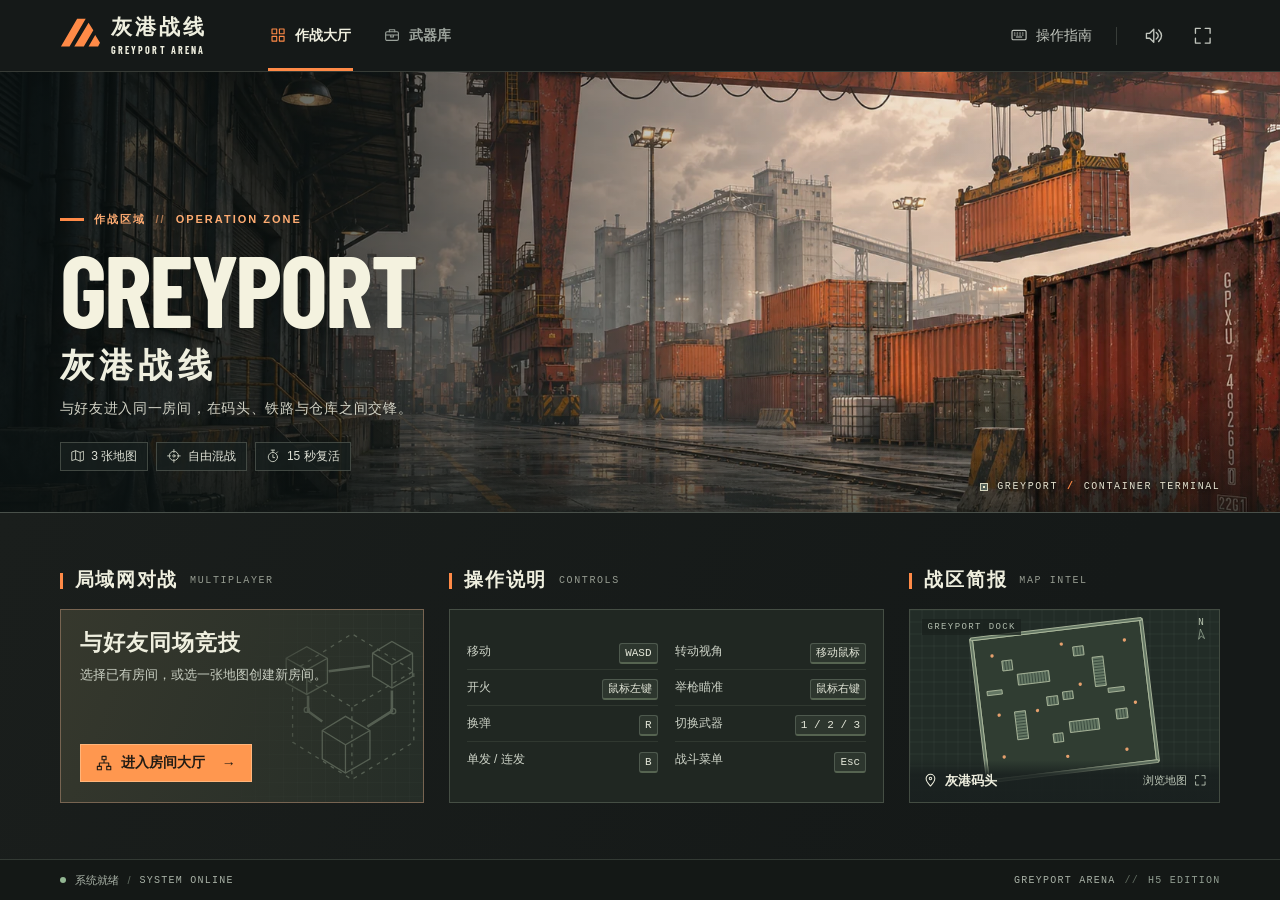
==== index.html @ 8212886f "Release Greyport Arena as a standalone multiplayer HTML game" ====
<!DOCTYPE html>
<html lang="zh-CN"><head><meta charset="utf-8"><meta name="viewport" content="width=device-width, initial-scale=1, viewport-fit=cover"><meta name="theme-color" content="#151817">
<title>灰港战线 · GREYPORT ARENA</title>
<style>@font-face{font-family:Barlow Condensed;src:url([data-uri]) format('truetype');font-weight:700;font-display:swap}
:root{color-scheme:dark;--bg:#141817;--panel:#1d2220;--line:#383d39;--fg:#efefdf;--muted:#a6ada4;--orange:#ff8a47;--mono:Consolas,'Courier New',monospace;--sans:'Microsoft YaHei UI','Microsoft YaHei','PingFang SC',Arial,sans-serif;--display:'Barlow Condensed','Arial Narrow',Impact,sans-serif;--pad:clamp(22px,4.65vw,92px)}
*{box-sizing:border-box}html,body{margin:0;min-height:100%;background:var(--bg);color:var(--fg);font-family:var(--sans)}button,input{font:inherit}button{color:inherit;cursor:pointer}button:focus-visible,input:focus-visible{outline:2px solid #ffa86e;outline-offset:3px}button:disabled{opacity:.6;cursor:wait}button{border:0;background:none}h1,h2,h3,p{margin:0}svg.ic{width:1.15em;height:1.15em;flex:none;display:inline-block;vertical-align:middle;fill:none;stroke:currentColor;stroke-width:1.65;stroke-linecap:round;stroke-linejoin:round}i[data-i]{display:inline-flex;font-style:normal}
#lobby{min-height:100svh;display:flex;flex-direction:column}#lobby main{flex:1;display:flex;flex-direction:column}.topbar{height:72px;display:flex;align-items:center;gap:clamp(18px,4.8vw,75px);padding:0 var(--pad);background:#151918;border-bottom:1px solid #373b36}.brand{display:flex;gap:11px;align-items:center;flex-shrink:0}.brand>svg{color:var(--orange);width:40px;height:40px}.brand strong{font-size:21px;letter-spacing:3px;display:block;font-weight:900;line-height:1.1}.brand small{font:700 10px var(--display);letter-spacing:2.15px;display:block;margin-top:5px}.topbar nav,.toptools{display:flex;align-items:center;height:100%}.topbar nav{gap:29px}.navitem{height:100%;position:relative;font-size:14px;display:flex;align-items:center;gap:9px;color:#9ba29b;font-weight:650;padding:0 2px}.navitem.active,.navitem:hover{color:var(--fg)}.navitem.active:after{content:"";width:100%;height:3px;background:var(--orange);position:absolute;bottom:0;left:0}.navitem.active i{color:var(--orange)}.toptools{gap:13px;margin-left:auto}.vr{height:18px;border-left:1px solid var(--line);margin:0 5px}.helpbtn,.iconbtn{display:inline-flex;gap:9px;align-items:center;justify-content:center;color:#c2c6be;font-size:14px}.iconbtn{font-size:17px;height:36px;width:36px}.helpbtn:hover,.iconbtn:hover{color:var(--orange)}
.hero{position:relative;isolation:isolate;overflow:hidden;display:flex;align-items:flex-end;min-height:350px;height:clamp(360px,49vh,620px);border-bottom:1px solid #49504a;background:#33433e}.heroArt,.heroShade{position:absolute;inset:0;z-index:-2}.heroArt{background-image:url([data-uri]);background-size:cover;background-position:50% 51%}.heroShade{z-index:-1;background:linear-gradient(90deg,rgba(10,17,17,.85) 0%,rgba(12,18,18,.54) 31%,rgba(14,21,22,.07) 62%,rgba(12,18,17,.05)),linear-gradient(0deg,rgba(12,19,18,.64),transparent 30%)}.heroContent{margin:0 var(--pad);padding:35px 0 clamp(32px,4.6vh,67px)}.operation,.eyebrow{display:flex;align-items:center;gap:10px;color:#ffac72;font:700 12px var(--mono);letter-spacing:2px}.operation{font-family:var(--sans);font-size:11px;font-weight:800}.operation b,.sectiontitle>b{width:24px;height:3px;background:var(--orange);display:inline-block}.operation span{opacity:.6}.hero h1{font:700 clamp(78px,7.9vw,142px)/.93 var(--display);letter-spacing:-.025em;margin:14px 0 6px;color:#f4f2df;text-shadow:0 2px 16px #10171422}.hero h2{font-size:clamp(27px,2.65vw,44px);font-weight:900;letter-spacing:.16em;line-height:1.45}.hero p{font-size:14px;color:#d1d2c5;line-height:1.7;letter-spacing:.05em;margin-top:7px}.tags{display:flex;gap:8px;margin-top:21px}.tags span{background:#18201ec4;border:1px solid #79807570;color:#dee0d5;padding:5px 10px;display:flex;align-items:center;gap:7px;font-size:12px}.tags i{color:#c6cbbe}.sceneCaption{position:absolute;right:var(--pad);bottom:20px;font:10px var(--mono);letter-spacing:1.6px;color:#e2e0cd;display:flex;align-items:center;gap:9px;text-shadow:0 1px 4px #111}.sceneCaption i{border:1px solid #d5d4bd;width:8px;height:8px;box-shadow:inset 0 0 0 2px #56625a;background:#efedce}.sceneCaption b{color:var(--orange)}
.deck{display:grid;grid-template-columns:minmax(0,2.65fr) minmax(215px,1fr);gap:clamp(22px,2.5vw,48px);align-content:center;padding:clamp(24px,3.9vh,54px) var(--pad);flex:1;background:linear-gradient(115deg,#1a1e1c,#151918 80%)}.sectiontitle{display:flex;align-items:center;gap:12px;margin-bottom:17px}.sectiontitle>b{height:16px;width:3px}.sectiontitle h2{font-size:19px;letter-spacing:.09em;line-height:1.2}.sectiontitle small{font:10px var(--mono);letter-spacing:1.6px;color:#969c91}.mapcard{position:relative;overflow:hidden;text-align:left;height:clamp(162px,20.7vh,226px);width:100%;border:1px solid #424842;transition:background .18s,border-color .18s,transform .18s}.mapcard:hover{border-color:#b8b6a0;transform:translateY(-2px)}.cardart{position:absolute;z-index:-1;right:-25px;bottom:-22px;width:57%;height:124%;opacity:.52;mask-image:linear-gradient(100deg,transparent,#000 45%);background-image:linear-gradient(#81928612 1px,transparent 1px),linear-gradient(90deg,#81928612 1px,transparent 1px);background-size:14px 14px;pointer-events:none}.cardart svg{width:100%;height:100%;opacity:.6}.mapcard{display:block;padding:0;background:#222a25;border-color:#434c42}.mapcard canvas{width:100%;height:100%;display:block}.mapbadge{position:absolute;left:12px;top:9px;font:9px var(--mono);letter-spacing:1.4px;color:#b0bbac}.maplabel{position:absolute;bottom:0;left:0;right:0;padding:12px 13px;background:linear-gradient(0deg,#19201ff5,#19201fdd 65%,transparent);display:flex;align-items:center;justify-content:space-between;font-size:13px}.maplabel span{display:flex;gap:7px;align-items:center}.maplabel>i{color:#90998f;font-size:12px}footer{min-height:41px;border-top:1px solid #333a34;background:#141816;color:#a8b1a6;display:flex;align-items:center;justify-content:space-between;padding:9px var(--pad);gap:12px;font-size:11px}footer>span{display:flex;align-items:center;gap:9px}footer small,.footend{font:10px var(--mono);letter-spacing:1.25px}footer em{font-style:normal;color:#616c61}.footend strong{font-weight:400;color:#929e92}.statusdot{background:#92b692;width:6px;height:6px;border-radius:50%}
dialog,.matchcard{color:var(--fg);border:1px solid #596056;background:#1d2421;box-shadow:0 24px 100px #0008;border-top:3px solid var(--orange)}dialog{padding:0;width:min(550px,calc(100% - 28px));max-height:90svh}dialog::backdrop{background:#090e0dd9;backdrop-filter:blur(6px)}.modalHead{display:flex;align-items:flex-start;justify-content:space-between;padding:25px 27px 20px;border-bottom:1px solid var(--line)}.eyebrow{font-size:10px;letter-spacing:2px}.modalHead h2,.matchcard h2{font-size:25px;margin-top:7px;letter-spacing:.06em}#modalBody{padding:22px 27px 26px}#modalBody p,.matchcard p{font-size:14px;color:#bbc2b7;line-height:1.85}.keylist{display:grid;grid-template-columns:1fr 1fr;gap:0 25px}.keylist>div{display:flex;justify-content:space-between;align-items:center;border-bottom:1px solid var(--line);padding:12px 0;font-size:14px}kbd{background:#313934;border:1px solid #566054;font:12px var(--mono);padding:4px 6px;border-radius:3px}.bt,.seg button{font-size:14px;padding:10px 15px;background:#2e3730;border:1px solid #505b4d;font-weight:650}.bt:hover,.seg button:hover{border-color:var(--orange)}.bt.primary,.seg .chosen{background:var(--orange);color:#201c16;border-color:var(--orange)}.seg{display:flex;gap:6px;margin-bottom:16px}.seg button{flex:1}.field{display:flex;flex-direction:column;gap:6px;font-size:13px;color:#c2c8bb;margin:12px 0}.field input{background:#151c18;border:1px solid #465043;color:#f5f2e4;padding:10px 12px;font-size:16px}.rowactions{display:flex;flex-wrap:wrap;gap:9px;margin-top:20px}.formerr{color:#ffaf8d!important;min-height:1em}.largeplot{width:100%;height:250px;display:block;border:1px solid #404b41}.briefstats{display:flex;justify-content:space-between;gap:10px;margin-top:18px}.briefstats span{font-size:12px;color:#aeb8aa}.briefstats b{display:block;color:var(--fg);font-size:18px;margin-top:3px}#gunPreview{width:100%;height:175px;display:block;background:repeating-linear-gradient(0deg,transparent,transparent 19px,#71837615 20px),repeating-linear-gradient(90deg,#1a211e,#1a211e 19px,#71837619 20px);border:1px solid #3b463b}.gunhead{display:flex;align-items:baseline;justify-content:space-between;margin:14px 0}.gunhead strong{font:700 30px var(--display)}.gunhead span{font-size:14px;color:#bdc6b8}.gunstats{display:grid;grid-template-columns:1fr 1fr;gap:12px 20px}.gunstats div{display:flex;justify-content:space-between;border-bottom:1px solid var(--line);font-size:13px;padding-bottom:6px}.gunstats b{color:#ffbc8a}
body[data-screen=menu] #battle,body:not([data-screen=menu]) #lobby{display:none}#battle,#scene,#weapon,#hud,#matchOverlay{position:fixed;inset:0;width:100%;height:100%}#battle{background:#343c37}#scene{touch-action:none}#weapon,#hud,#hurt,.clock{pointer-events:none}#radar{width:133px;height:97px;border:1px solid #d9e8c878;background:#15201ac9}.topleft,.topright,.clock,.vitals,.munition,#roomtag{position:absolute}.topleft{top:20px;left:22px}.radartag{font-size:12px;color:#f4f2db;text-shadow:0 1px 4px #121811;display:flex;gap:5px;align-items:center}.clock{top:14px;left:50%;transform:translateX(-50%);text-align:center;background:#151e19cb;min-width:106px;padding:6px 14px;border-top:2px solid var(--orange)}.clock span{font-size:11px;display:block;letter-spacing:3px}.clock b{font:700 31px/1.1 var(--display);letter-spacing:2px}.topright{right:18px;top:18px;text-align:right}.hudbtn{pointer-events:auto;background:#141c18c7;border:1px solid #8893808c;padding:8px;color:#f0f4e4}#killfeed{margin-top:10px}#killfeed div{background:#152018bf;margin:4px 0;padding:5px 8px;color:#f2eee1;font-size:12px}#cross,#marker{position:absolute;left:50%;top:50%;width:0;height:0;--spread:5px}#cross b{position:absolute;background:#fbffe8;box-shadow:0 0 2px #16271b}#cross b:nth-child(1),#cross b:nth-child(2){width:7px;height:2px;top:-1px}#cross b:nth-child(1){right:var(--spread)}#cross b:nth-child(2){left:var(--spread)}#cross b:nth-child(3),#cross b:nth-child(4){width:2px;height:7px;left:-1px}#cross b:nth-child(3){bottom:var(--spread)}#cross b:nth-child(4){top:var(--spread)}#marker{transform:translate(-50%,-50%);height:auto;width:auto;color:#ffb677;font:34px/1 Arial;text-shadow:0 0 3px #21180c}#hurt{position:absolute;inset:0;box-shadow:inset 0 0 17vh 3vh #a73021;opacity:0}.vitals,.munition{bottom:25px;color:#f6f3df;text-shadow:0 1px 7px #000;background:linear-gradient(90deg,#141e19d9,#141e1988);padding:9px 16px}.vitals{left:24px;border-left:3px solid #a9c68f}.healthrow,.scoreline{display:flex;align-items:baseline;gap:8px}.healthrow i{color:#b6d29e;font-size:20px}.healthrow b,.munition b{font:700 38px/1 var(--display)}.healthrow small,.munition small{color:#d0d7c5;font-size:11px}.healthtrack{height:3px;background:#52634d;margin-top:4px}.healthtrack b{display:block;background:#acd18e;height:100%}.scoreline{font-size:11px;gap:15px;margin-top:6px}.munition{text-align:right;right:24px;border-right:3px solid var(--orange)}.munition>div:first-child{font:700 17px var(--display);letter-spacing:1px}.munition span,.munition em{font:16px var(--mono);color:#cbd2c2}#roomtag{left:50%;bottom:18px;transform:translateX(-50%);font-size:12px;background:#18211dc9;padding:3px 8px}#roomtag:empty{display:none}#matchOverlay{display:grid;place-items:center;background:#0d1510ab;backdrop-filter:blur(3px)}[hidden],#matchOverlay[hidden]{display:none!important}.matchcard{max-width:480px;width:calc(100% - 40px);padding:27px}.matchcard p{margin:12px 0}.matchcard .bt{margin:5px 8px 0 0}#matchMore{margin:12px 0;color:#d8dfd1;line-height:1.7;font-size:14px}#matchMore strong{font:700 44px var(--display);color:var(--orange)}#toast{position:fixed;z-index:20;left:50%;bottom:21px;transform:translate(-50%,16px);padding:9px 16px;background:#243025f2;border:1px solid #738772;opacity:0;transition:.2s;pointer-events:none;font-size:14px;text-align:center;max-width:90vw}#toast.show{opacity:1;transform:translate(-50%,0)}.ranks{width:100%;border-collapse:collapse;font-size:13px}.ranks td,.ranks th{text-align:left;border-bottom:1px solid #495247;padding:4px 7px}.ranks th{color:#abb3a5;font-weight:500}

@media(max-width:900px){.topbar{gap:28px}.topbar nav{gap:17px}.deck{gap:17px;grid-template-columns:2.8fr 1fr}.sectiontitle{gap:8px}.sectiontitle small{font-size:9px}.sectiontitle h2{font-size:16px}.hero{height:45vh}.sceneCaption{font-size:9px}}
@media(max-width:700px){:root{--pad:19px}.topbar{height:60px;gap:14px}.brand{gap:5px}.brand strong{font-size:15px;letter-spacing:1.5px}.brand small{font-size:8px;letter-spacing:1px}.brand>svg{width:27px;height:30px}.navitem{font-size:12px;gap:5px}.topbar nav{gap:13px}.toptools{gap:2px}.helpbtn{font-size:17px}.helpbtn span,.vr,.navitem i{display:none}.iconbtn{width:27px}.hero{min-height:335px;height:43vh}.heroArt{background-position:63% center}.heroContent{padding-bottom:28px}.hero h1{font-size:76px}.hero p{font-size:13px;max-width:290px}.sceneCaption{display:none}.deck{grid-template-columns:1fr;gap:19px;padding-top:22px;padding-bottom:23px}.intel .mapcard{height:110px}.sectiontitle{margin-bottom:12px}.footend{display:none}.keylist{grid-template-columns:1fr}.modalHead,#modalBody{padding:19px}.vitals,.munition{bottom:12px}.topleft{left:12px;top:12px}}
@media(max-width:390px){.topbar{gap:10px}.topbar nav{gap:8px}.cardart{opacity:.3}}
@media(prefers-reduced-motion:reduce){*{transition:none!important;scroll-behavior:auto!important}}
.field textarea{width:100%;resize:vertical;background:#151c18;border:1px solid #465043;color:#eeeede;padding:9px 11px;font:13px/1.5 var(--mono)}.smallnote{font-size:12px!important;color:#a4b0a1!important;margin-top:13px}
@media(min-width:701px) and (max-height:750px){.hero{min-height:310px;height:47vh}.deck{padding-block:22px}}
.deck{grid-template-columns:minmax(0,1.03fr) minmax(0,1.23fr) minmax(0,.88fr);gap:clamp(16px,2vw,38px);--card-height:clamp(170px,21.5vh,226px)}
.deck>section{min-width:0}
.launchpanel,.controlpanel,.intel .mapcard{height:var(--card-height)}
.launchpanel,.controlpanel{border:1px solid #454e44}
.launchpanel{position:relative;isolation:isolate;overflow:hidden;display:flex;flex-direction:column;align-items:flex-start;padding:clamp(16px,1.5vw,28px);border-color:#776451;background:linear-gradient(110deg,#36382d,#252d27)}
.launchpanel h3{font-size:clamp(21px,1.7vw,31px);line-height:1.3;letter-spacing:.045em}
.launchpanel p{font-size:13px;color:#cad0c3;line-height:1.6;margin-top:7px}
.launchbutton{display:flex;align-items:center;gap:9px;margin-top:auto;padding:9px 15px;background:#ff974f;border:1px solid #ffb57b;color:#231c14;font-size:14px;font-weight:750}
.launchbutton span{margin-left:8px}.launchbutton:hover{background:#ffb075}.launchbutton:active{transform:translateY(1px)}
.controlpanel{display:grid;align-content:center;padding:10px clamp(12px,1.3vw,24px);background:#202722}
.quickkeys{margin:0;display:grid;grid-template-columns:repeat(2,minmax(0,1fr));column-gap:clamp(12px,1.4vw,24px)}
.quickkeys>div{display:flex;align-items:center;justify-content:space-between;gap:5px;min-height:clamp(32px,4vh,45px);border-bottom:1px solid #424a407d}
.quickkeys>div:nth-last-child(-n+2){border-bottom:0}
.quickkeys dt{font-size:12px;color:#ced4c8}
.quickkeys dd{margin:0}.quickkeys kbd{white-space:nowrap;font:11px var(--mono),var(--sans);color:#e4e7d9;padding:3px 5px;background:#2d362e;border-color:#4e594e;border-bottom:2px solid #566451}
.mapbadge{text-transform:uppercase;background:#18201dbf;padding:3px 5px}.maplabel b{font-weight:650}.maplink{font-size:11px;color:#c1cbbb}
.mapnav{margin-bottom:13px}.mapnav button{font-size:13px;padding:8px 4px}
.mapdesc{margin:13px 0}.legend{font-size:12px!important;margin-top:9px}.legend span{color:#e5aa79}
.roomListHead,.roomCreateRow{display:flex;align-items:center;justify-content:space-between;gap:10px}.roomListHead{margin:18px 0 8px}.roomListHead h3{font-size:16px}
#roomList{max-height:190px;overflow:auto}#roomList .bt,.roomListHead .bt{padding:5px 12px}.roomMap{display:block;font-size:11px;color:#acb9aa;margin-top:2px}
#createRoomForm{margin-top:15px;border-top:1px solid var(--line);padding-top:3px}.roomCreateRow{align-items:flex-end}.roomCreateRow .field{flex:1;min-width:0;margin-bottom:0}.roomCreateRow button{flex:none}
.field select{font:inherit;background:#171e1a;border:1px solid #4e584c;color:var(--fg);padding:9px 10px}.field select:focus-visible{outline:2px solid var(--orange);outline-offset:2px}
#roomList td:first-child{overflow-wrap:anywhere}#roomList td:nth-child(2),#roomList td:last-child{white-space:nowrap}#roomList td:last-child{text-align:right}
.formerr:empty{min-height:0}#otherLobby{margin-top:15px}#otherLobby summary{cursor:pointer}
@media(min-width:1600px){.quickkeys dt,.launchpanel p{font-size:15px}.quickkeys kbd{font-size:13px}}
@media(min-width:701px) and (max-width:960px){.deck{grid-template-columns:minmax(0,.95fr) minmax(0,1.3fr) minmax(0,.77fr);gap:12px}.sectiontitle small{display:none}.controlpanel{padding:8px}.quickkeys{column-gap:8px}.quickkeys dt,.quickkeys kbd{font-size:10px}.quickkeys kbd{padding:3px}.maplink{font-size:0}}
@media(max-width:700px){.deck{grid-template-columns:minmax(0,1fr) minmax(0,1fr);gap:18px 12px}.controls{grid-column:1/-1;grid-row:2}.intel .mapcard,.launchpanel{height:164px}.controlpanel{height:auto;padding:8px 14px}.quickkeys>div{min-height:34px}.launchpanel{padding:13px}.launchpanel h3{font-size:19px}.launchpanel p{font-size:12px}.launchbutton{padding:7px 10px;font-size:13px}.quickkeys{column-gap:18px}.launchbutton span{margin-left:0}.deck .sectiontitle small,.maplink{display:none}}
@media(max-width:390px){.launchpanel{padding:10px}.launchpanel h3{font-size:16px}.roomCreateRow{gap:6px}.roomCreateRow button{padding:10px}.quickkeys{column-gap:10px}.quickkeys dt,.quickkeys kbd{font-size:10px}}
.munition{min-width:120px}
#fireSetting{display:flex;align-items:center;justify-content:flex-end;gap:6px;margin-top:5px}
#fireModeLabel{font:600 12px var(--sans);color:#e6e9d9}
#fireModeKey{font:10px var(--mono);padding:0 4px;border-color:#718071;box-shadow:none;color:#d8dece;background:#29362b}
.burstGlyph{display:flex;align-items:flex-end;gap:2px;transform:skew(-12deg);margin-right:1px}
.burstGlyph i{height:8px;width:3px;background:#f1a36a}
.burstGlyph i+i{opacity:.23}
.automatic .burstGlyph i+i{opacity:1}
#reloadMeter{margin-top:6px}
#reloadMeter small{color:#ffbe8a}
.reloadTrack{height:3px;background:#657065a6;margin-top:4px;overflow:hidden}
.reloadTrack i{display:block;height:100%;width:100%;transform-origin:left;background:#ffad76;transition:transform .06s linear}
#cross{transition:opacity .1s}
#marker{opacity:0;pointer-events:none;width:24px;height:24px;color:#f5f2d8}
#marker i{position:absolute;left:11px;top:0;width:2px;height:6px;background:currentColor;transform-origin:1px 12px;box-shadow:0 0 2px #20281f}
#marker i:nth-child(1){transform:rotate(45deg)}
#marker i:nth-child(2){transform:rotate(135deg)}
#marker i:nth-child(3){transform:rotate(225deg)}
#marker i:nth-child(4){transform:rotate(315deg)}
#marker.confirmed{color:#ff9b64}
#marker.confirmed i{height:8px}
#elimination{position:absolute;left:50%;top:calc(50% + 31px);display:flex;gap:7px;align-items:center;max-width:230px;padding:4px 12px;border-bottom:1px solid #ffc093a8;background:linear-gradient(90deg,transparent,#18201baf 16%,#18201baf 84%,transparent);opacity:0;transform:translate(-50%,4px);transition:opacity .14s,transform .14s;pointer-events:none;text-shadow:0 1px 3px #000}
#elimination.visible{opacity:1;transform:translate(-50%,0)}
#elimination span{color:#ffaf77;font-size:11px;white-space:nowrap}
#elimination strong{color:#fffaed;font-size:13px;overflow:hidden;white-space:nowrap;text-overflow:ellipsis}
body[data-screen="dead"] #matchOverlay{align-items:end;padding-bottom:clamp(24px,8vh,104px);background:linear-gradient(0deg,#0e1511b8,transparent 58%);backdrop-filter:none}
body[data-screen="dead"] .matchcard{width:auto;min-width:225px;max-width:calc(100% - 36px);padding:12px 22px;text-align:center;background:#18221eeb;border-top:2px solid #f49c63}
body[data-screen="dead"] .matchcard h2{font-size:17px;margin-top:3px}
body[data-screen="dead"] #matchText{display:none}
body[data-screen="dead"] #matchMore{margin:5px 0}
body[data-screen="dead"] #matchActions .bt{font-size:11px;padding:4px 9px;margin:0}
.localHost{padding:0 0 18px;border-bottom:1px solid var(--line);margin-bottom:16px}
.localHost h3,.joinHeading{font-size:16px}
.localHost p{margin:6px 0 10px}
#hostDetails{margin-top:10px}
#hostDetails summary{font-size:12px;color:#c4cbba;cursor:pointer}
#hostCommand{display:block;margin:8px 0 0;padding:9px;width:100%;resize:vertical;background:#111a16;border:1px solid var(--line);color:#d1dacb;font:12px/1.5 var(--mono)}
</style><!-- Barlow Condensed font license
Copyright 2017 The Barlow Project Authors (https://github.com/jpt/barlow)

This Font Software is licensed under the SIL Open Font License, Version 1.1.
This license is copied below, and is also available with a FAQ at:
http://scripts.sil.org/OFL


-----------------------------------------------------------
SIL OPEN FONT LICENSE Version 1.1 - 26 February 2007
-----------------------------------------------------------

PREAMBLE
The goals of the Open Font License (OFL) are to stimulate worldwide
development of collaborative font projects, to support the font creation
efforts of academic and linguistic communities, and to provide a free and
open framework in which fonts may be shared and improved in partnership
with others.

The OFL allows the licensed fonts to be used, studied, modified and
redistributed freely as long as they are not sold by themselves. The
fonts, including any derivative works, can be bundled, embedded, 
redistributed and/or sold with any software provided that any reserved
names are not used by derivative works. The fonts and derivatives,
however, cannot be released under any other type of license. The
requirement for fonts to remain under this license does not apply
to any document created using the fonts or their derivatives.

DEFINITIONS
"Font Software" refers to the set of files released by the Copyright
Holder(s) under this license and clearly marked as such. This may
include source files, build scripts and documentation.

"Reserved Font Name" refers to any names specified as such after the
copyright statement(s).

"Original Version" refers to the collection of Font Software components as
distributed by the Copyright Holder(s).

"Modified Version" refers to any derivative made by adding to, deleting,
or substituting -- in part or in whole -- any of the components of the
Original Version, by changing formats or by porting the Font Software to a
new environment.

"Author" refers to any designer, engineer, programmer, technical
writer or other person who contributed to the Font Software.

PERMISSION & CONDITIONS
Permission is hereby granted, free of charge, to any person obtaining
a copy of the Font Software, to use, study, copy, merge, embed, modify,
redistribute, and sell modified and unmodified copies of the Font
Software, subject to the following conditions:

1) Neither the Font Software nor any of its individual components,
in Original or Modified Versions, may be sold by itself.

2) Original or Modified Versions of the Font Software may be bundled,
redistributed and/or sold with any software, provided that each copy
contains the above copyright notice and this license. These can be
included either as stand-alone text files, human-readable headers or
in the appropriate machine-readable metadata fields within text or
binary files as long as those fields can be easily viewed by the user.

3) No Modified Version of the Font Software may use the Reserved Font
Name(s) unless explicit written permission is granted by the corresponding
Copyright Holder. This restriction only applies to the primary font name as
presented to the users.

4) The name(s) of the Copyright Holder(s) or the Author(s) of the Font
Software shall not be used to promote, endorse or advertise any
Modified Version, except to acknowledge the contribution(s) of the
Copyright Holder(s) and the Author(s) or with their explicit written
permission.

5) The Font Software, modified or unmodified, in part or in whole,
must be distributed entirely under this license, and must not be
distributed under any other license. The requirement for fonts to
remain under this license does not apply to any document created
using the Font Software.

TERMINATION
This license becomes null and void if any of the above conditions are
not met.

DISCLAIMER
THE FONT SOFTWARE IS PROVIDED "AS IS", WITHOUT WARRANTY OF ANY KIND,
EXPRESS OR IMPLIED, INCLUDING BUT NOT LIMITED TO ANY WARRANTIES OF
MERCHANTABILITY, FITNESS FOR A PARTICULAR PURPOSE AND NONINFRINGEMENT
OF COPYRIGHT, PATENT, TRADEMARK, OR OTHER RIGHT. IN NO EVENT SHALL THE
COPYRIGHT HOLDER BE LIABLE FOR ANY CLAIM, DAMAGES OR OTHER LIABILITY,
INCLUDING ANY GENERAL, SPECIAL, INDIRECT, INCIDENTAL, OR CONSEQUENTIAL
DAMAGES, WHETHER IN AN ACTION OF CONTRACT, TORT OR OTHERWISE, ARISING
FROM, OUT OF THE USE OR INABILITY TO USE THE FONT SOFTWARE OR FROM
OTHER DEALINGS IN THE FONT SOFTWARE.

-->
<script id="greyport-lobby" type="text/plain">// Greyport LAN lobby for Windows. Built against the in-box .NET Framework.
using System;
using System.Collections.Generic;
using System.Diagnostics;
using System.Globalization;
using System.IO;
using System.IO.Compression;
using System.Linq;
using System.Net;
using System.Net.NetworkInformation;
using System.Net.Sockets;
using System.Reflection;
using System.Security.Cryptography;
using System.Text;
using System.Text.RegularExpressions;
using System.Threading;
using System.Web.Script.Serialization;

public static class GreyportLobby_7e8713239e9b
{
    const int Capacity = 8;
    const int MaxBody = 256 * 1024;
    static readonly object Gate = new object();
    static readonly Dictionary<string, Room> Rooms = new Dictionary<string, Room>(StringComparer.OrdinalIgnoreCase);
    static readonly Dictionary<string, Peer> Tokens = new Dictionary<string, Peer>(StringComparer.Ordinal);
    static readonly UTF8Encoding Utf8 = new UTF8Encoding(false);
    static readonly Stopwatch Uptime = Stopwatch.StartNew();
    static readonly RandomNumberGenerator Random = RandomNumberGenerator.Create();
    static readonly Regex White = new Regex(@"\s+");
    static string LobbyUrl;
    static byte[] GamePage;
    [ThreadStatic] static JavaScriptSerializer localJson;
    static JavaScriptSerializer Json { get { return localJson ?? (localJson = new JavaScriptSerializer { MaxJsonLength = MaxBody * 3, RecursionLimit = 24 }); } }

    sealed class Problem : Exception {
        internal readonly int Status;
        internal Problem(int status, string text) : base(text) { Status = status; }
    }
    sealed class Room {
        internal string Name, Map;
        internal Peer Host;
        internal readonly List<Peer> Members = new List<Peer>();
    }
    sealed class Frame {
        internal long Serial;
        internal string Text;
    }
    sealed class Peer {
        internal string Id, Token, Name;
        internal Room Room;
        internal int Batch, Connection;
        internal long LastSeen, Serial;
        internal bool Removed;
        internal readonly Queue<Frame> Frames = new Queue<Frame>();
    }
    static string NewId(int size) {
        var bytes = new byte[size];
        Random.GetBytes(bytes);
        return BitConverter.ToString(bytes).Replace("-", "").ToLowerInvariant();
    }
    static string Field(Dictionary<string, object> obj, string key) {
        object value;
        return obj.TryGetValue(key, out value) ? value as string : null;
    }
    static string Label(Dictionary<string, object> data, string key, int max) {
        string name = White.Replace((Field(data, key) ?? "").Normalize(NormalizationForm.FormKC).Trim(), " ");
        if (name.Length == 0 || name.Length > max * 5 || new StringInfo(name).LengthInTextElements > max ||
            name.Any(ch => Char.IsControl(ch) || (ch >= '\u202A' && ch <= '\u202E') || (ch >= '\u2066' && ch <= '\u2069')))
            throw new Problem(400, key == "room" ? "房间名须为 1–24 个字符。" : "玩家代号须为 1–16 个字符。");
        return name;
    }
    static object Roster(Room room) {
        return room.Members.Select(p => new { id = p.Id, name = p.Name }).ToArray();
    }
    static void Publish(Peer p, string json) {
        p.Frames.Enqueue(new Frame { Serial = ++p.Serial, Text = json });
        if (p.Frames.Count > 512) p.Frames.Dequeue();
    }
    static void Changed(Room r) {
        string frame = Json.Serialize(new { type = "peers", peers = Roster(r) });
        foreach (Peer p in r.Members) Publish(p, frame);
        Monitor.PulseAll(Gate);
    }
    static void Remove(Peer p) {
        if (p.Removed) return;
        var room = p.Room;
        p.Removed = true;
        Tokens.Remove(p.Token);
        room.Members.Remove(p);
        if (p != room.Host) { Changed(room); return; }
        Rooms.Remove(room.Name);
        string closed = Json.Serialize(new { type = "closed", message = "房主已离开，房间已关闭。" });
        foreach (Peer other in room.Members) {
            Tokens.Remove(other.Token);
            other.Removed = true;
            Publish(other, closed);
        }
        room.Members.Clear();
        Monitor.PulseAll(Gate);
    }
    static Peer Identify(string token) {
        Peer p;
        if (token == null || !Tokens.TryGetValue(token, out p)) throw new Problem(410, "房间已关闭或连接已过期。");
        p.LastSeen = Uptime.ElapsedMilliseconds;
        return p;
    }
    static object Join(string route, Dictionary<string, object> data) {
        string name = Label(data,"name",16), display = Label(data,"room",24);
        bool create = route == "/api/create";
        Room r;
        bool exists = Rooms.TryGetValue(display, out r);
        if (create && exists) throw new Problem(409,"房间名已被使用。可选择该房间加入，或换一个名字。");
        if (!create && !exists) throw new Problem(404,"房间已关闭，请刷新列表。");
        if (create) {
            string map = data.ContainsKey("map") ? Field(data, "map") : "dock";
            if (map != "dock" && map != "rail" && map != "warehouse")
                throw new Problem(400,"请选择有效的地图。");
            r = new Room { Name = display, Map = map };
        }
        if (r.Members.Count >= Capacity) throw new Problem(409,"房间已满，最多 8 名玩家。");
        var p = new Peer {Name=name, Id=NewId(8), Token=NewId(24), Room=r, LastSeen=Uptime.ElapsedMilliseconds};
        if (create) { r.Host=p; Rooms.Add(display,r); }
        Tokens.Add(p.Token,p);
        r.Members.Add(p);
        Changed(r);
        return new {room=r.Name, map=r.Map, id=p.Id, hostId=r.Host.Id, token=p.Token, role=create ? "host" : "join", peers=Roster(r), lanUrl=LobbyUrl};
    }
    static object Action(string route, Dictionary<string,object> data) {
        lock(Gate) {
            if (route == "/api/create" || route == "/api/join") return Join(route,data);
            if (route != "/api/leave" && route != "/api/send") throw new Problem(404,"接口不存在。");
            var p=Identify(Field(data,"token"));
            if (route == "/api/leave") { Remove(p); return new {ok=true}; }
            object rawSeq, rawMessages;
            if (!data.TryGetValue("seq",out rawSeq) || !(rawSeq is int) || !data.TryGetValue("messages",out rawMessages) ||
                !(rawMessages is object[]) || ((object[])rawMessages).Length > 64) throw new Problem(400,"无效的消息批次。");
            int seq=(int)rawSeq;
            if (seq <= p.Batch) return new {ok=true};
            if (seq != p.Batch+1) throw new Problem(409,"消息顺序异常，请重新加入。");
            var staged=new List<KeyValuePair<Peer,string>>();
            foreach (object obj in (object[])rawMessages) {
                var msg=obj as Dictionary<string,object>;
                object payload, to;
                if (msg==null || !msg.TryGetValue("body",out payload) || !(payload is Dictionary<string,object>))
                    throw new Problem(400,"消息格式错误。");
                if (msg.TryGetValue("to",out to) && to!=null && !(to is string)) throw new Problem(400,"接收者格式错误。");
                string target=p == p.Room.Host ? to as string : p.Room.Host.Id;
                string json=Json.Serialize(new {type="game", from=p.Id, body=payload});
                foreach (var other in p.Room.Members)
                    if (other!=p && (String.IsNullOrEmpty(target) || target==other.Id))
                        staged.Add(new KeyValuePair<Peer,string>(other,json));
            }
            foreach (var item in staged) Publish(item.Key,item.Value);
            p.Batch=seq;
            Monitor.PulseAll(Gate);
            return new {ok=true};
        }
    }
    static void Bytes(Stream output, string s) {
        byte[] bytes=Utf8.GetBytes(s);
        output.Write(bytes,0,bytes.Length);
    }
    static string Status(int code) {
        switch(code) {
            case 200:return "OK"; case 400:return "Bad Request"; case 403:return "Forbidden";
            case 404:return "Not Found"; case 409:return "Conflict"; case 410:return "Gone";
            case 413:return "Content Too Large"; default:return "Server Error";
        }
    }
    static void Reply(Stream output,int code,string mime,byte[] bytes) {
        Bytes(output,"HTTP/1.1 "+code+" "+Status(code)+"\r\nContent-Type: "+mime+"\r\nContent-Length: "+bytes.Length+
            "\r\nCache-Control: no-store\r\nX-Content-Type-Options: nosniff\r\nReferrer-Policy: no-referrer\r\nConnection: close\r\n\r\n");
        output.Write(bytes,0,bytes.Length);
    }
    static void JsonReply(Stream stream,int code,object payload) { Reply(stream,code,"application/json; charset=utf-8",Utf8.GetBytes(Json.Serialize(payload))); }
    static void Events(Stream stream,string token,long after) {
        Peer p;
        int connection;
        lock(Gate) { p=Identify(token); connection=++p.Connection; Monitor.PulseAll(Gate); }
        Bytes(stream,"HTTP/1.1 200 OK\r\nContent-Type: text/event-stream; charset=utf-8\r\nCache-Control: no-store\r\nConnection: close\r\n\r\nretry: 700\n: connected\n\n");
        while(true) {
            var result=new StringBuilder();
            bool closed;
            lock(Gate) {
                long due=Uptime.ElapsedMilliseconds+3000;
                while(!p.Removed && p.Serial<=after && p.Connection==connection && Uptime.ElapsedMilliseconds<due)
                    Monitor.Wait(Gate,(int)Math.Max(1,due-Uptime.ElapsedMilliseconds));
                if (p.Connection!=connection) return;
                bool missed=p.Frames.Count>0 && after < p.Frames.Peek().Serial-1;
                closed=p.Removed || missed;
                if (missed) result.Append("data: {\"type\":\"closed\",\"message\":\"连接中断时间过长，请重新加入。\"}\n\n");
                else foreach (var f in p.Frames) if (f.Serial>after) {
                    result.Append("id: ").Append(f.Serial).Append("\ndata: ").Append(f.Text).Append("\n\n"); after=f.Serial;
                }
            }
            Bytes(stream,result.Length==0 ? ": heartbeat\n\n" : result.ToString());
            if (closed) return;
            lock(Gate) p.LastSeen=Uptime.ElapsedMilliseconds;
        }
    }
    static string Line(Stream input,ref int budget) {
        var b=new StringBuilder();
        while(budget-->0) {
            int ch=input.ReadByte();
            if(ch<0) throw new EndOfStreamException();
            if(ch==10) return b.ToString().TrimEnd('\r');
            b.Append((char)ch);
        }
        throw new Problem(400,"请求头过长。");
    }
    static void Handle(TcpClient client) {
        using(client) {
            client.NoDelay=true;
            client.ReceiveTimeout=7000;
            client.SendTimeout=7000;
            Stream stream=client.GetStream();
            try {
                var input=new BufferedStream(stream,4096);
                int budget=16384;
                string[] start=Line(input,ref budget).Split(' ');
                if(start.Length!=3 || !start[1].StartsWith("/")) throw new Problem(400,"请求格式错误。");
                var headers=new Dictionary<string,string>(StringComparer.OrdinalIgnoreCase);
                string line;
                while((line=Line(input,ref budget)).Length>0) {
                    int colon=line.IndexOf(':');
                    if(colon<1) throw new Problem(400,"请求头无效。");
                    headers[line.Substring(0,colon)]=line.Substring(colon+1).Trim();
                }
                string target=start[1], verb=start[0];
                int q=target.IndexOf('?');
                string path=q<0 ? target : target.Substring(0,q);
                if(verb=="GET"){
                    if(path=="/api/rooms") {
                        object rooms;
                        lock(Gate) rooms=Rooms.Values.OrderBy(r=>r.Name,StringComparer.OrdinalIgnoreCase)
                            .Select(r=>new {room=r.Name,map=r.Map,count=r.Members.Count,max=Capacity,hostName=r.Host.Name}).ToArray();
                        JsonReply(stream,200,new {rooms,lanUrl=LobbyUrl}); return;
                    }
                    if(path=="/api/events") {
                        string token=q<0 ? null : System.Web.HttpUtility.ParseQueryString(target.Substring(q+1))["token"];
                        long after=0; string last;
                        if(headers.TryGetValue("Last-Event-ID",out last)) Int64.TryParse(last,out after);
                        Events(stream,token,Math.Max(0,after)); return;
                    }
                    if(path=="/" || path=="/index.html" || path=="/pure.html") {
                        Reply(stream,200,"text/html; charset=utf-8",GamePage);return;
                    }
                    throw new Problem(404,"找不到此页面。");
                }
                if(verb!="POST") throw new Problem(400,"不支持此请求。");
                string host,origin;
                if(headers.TryGetValue("Origin",out origin)){
                    Uri uri;
                    if(!Uri.TryCreate(origin,UriKind.Absolute,out uri) || !headers.TryGetValue("Host",out host) ||
                        !String.Equals(uri.Authority,host,StringComparison.OrdinalIgnoreCase))throw new Problem(403,"请在同一大厅页面连接。");
                }
                string sizeText;int size;
                if(!headers.TryGetValue("Content-Length",out sizeText) || !Int32.TryParse(sizeText,out size) || size<1 || size>MaxBody)
                    throw new Problem(413,"消息大小无效。");
                var body=new byte[size];
                for(int pos=0;pos<body.Length;){
                    int n=input.Read(body,pos,body.Length-pos);if(n==0)throw new EndOfStreamException();pos+=n;
                }
                var data=Json.DeserializeObject(Utf8.GetString(body)) as Dictionary<string,object>;
                if(data==null)throw new Problem(400,"消息格式无效。");
                JsonReply(stream,200,Action(path,data));
            } catch(Problem p) { TryError(stream,p.Status,p.Message); }
              catch(ArgumentException) { TryError(stream,400,"名称或数据格式无效。"); }
              catch(InvalidOperationException) { TryError(stream,400,"数据格式无效。"); }
              catch(IOException) { /* the player may have closed the tab */ }
              catch(SocketException) { /* the connection was reset */ }
              catch(Exception) { TryError(stream,500,"大厅暂时无法处理请求。"); }
        }
    }
    static void TryError(Stream stream,int code,string msg) { try { JsonReply(stream,code,new {error=msg}); } catch(IOException){} catch(SocketException){} }
    static IEnumerable<string> Addresses() {
        return NetworkInterface.GetAllNetworkInterfaces()
            .Where(n=>n.OperationalStatus==OperationalStatus.Up && n.NetworkInterfaceType!=NetworkInterfaceType.Loopback)
            .Select(n=>n.GetIPProperties()).OrderByDescending(p=>p.GatewayAddresses.Count>0)
            .SelectMany(p=>p.UnicastAddresses).Select(a=>a.Address)
            .Where(a=>a.AddressFamily==AddressFamily.InterNetwork && !IPAddress.IsLoopback(a)).Select(a=>a.ToString()).Distinct();
    }
    static byte[] LoadGame(string path) {
        if(path!=null){
            byte[] file=File.ReadAllBytes(path);
            if(file.Length>32 && Utf8.GetString(file,0,32).TrimStart('\ufeff').StartsWith("<!DOCTYPE html>",StringComparison.OrdinalIgnoreCase))return file;
            Console.WriteLine("外部文件无法识别为 HTML，使用内置游戏。");
        }
        using(var resource=Assembly.GetExecutingAssembly().GetManifestResourceStream("Greyport.Game.gz")){
            if(resource==null)throw new InvalidDataException("大厅缺少内置游戏资源。");
            using(var zip=new GZipStream(resource,CompressionMode.Decompress))
            using(var result=new MemoryStream()){
                zip.CopyTo(result);return result.ToArray();
            }
        }
    }
    sealed class Listener : IDisposable {
        readonly TcpListener server;
        readonly Timer timer;
        readonly Thread loop;
        volatile bool closed;

        internal Listener(byte[] page, IPAddress bind, int port, bool explicitPort, bool browse) {
            if(port<1 || port>65535)throw new ArgumentException("端口无效。");
            string[] addresses=bind.Equals(IPAddress.Any)?Addresses().ToArray():new[]{bind.ToString()};
            if(addresses.Length==0)addresses=new[]{"127.0.0.1"};
            int max=explicitPort?port:Math.Min(port+15,65535);
            for(;port<=max;port++){
                try { server=new TcpListener(bind,port);server.Start(64);break; }
                catch(SocketException){ if(port==max)throw; }
            }
            GamePage=page;
            LobbyUrl="http://"+addresses[0]+":"+port;
            Console.WriteLine("灰港战线 · 局域网大厅\n");
            foreach(string address in addresses)Console.WriteLine("大厅地址  http://"+address+":"+port+"/");
            Console.WriteLine("\n所有玩家打开同一个大厅地址，即可创建房间或从列表加入。\n保持本窗口开启。");
            ThreadPool.SetMinThreads(64,16);
            timer=new Timer(delegate{
                lock(Gate) foreach(var p in Tokens.Values.Where(p=>Uptime.ElapsedMilliseconds-p.LastSeen>24000).ToArray())Remove(p);
            },null,4000,4000);
            loop=new Thread(Accept){IsBackground=true};loop.Start();
            if(browse)try{Process.Start(new ProcessStartInfo(bind.Equals(IPAddress.Any)?"http://127.0.0.1:"+port+"/":LobbyUrl+"/"){UseShellExecute=true});}catch(Exception){}
        }
        void Accept() {
            while(!closed){
                try { var client=server.AcceptTcpClient();ThreadPool.QueueUserWorkItem(_=>Handle(client)); }
                catch(SocketException) { if(!closed) Thread.Sleep(100); }
                catch(ObjectDisposedException) { break; }
            }
        }
        internal void Wait() { loop.Join(); }
        public void Dispose() {
            if(closed)return;
            closed=true;server.Stop();loop.Join();timer.Dispose();
            lock(Gate){
                foreach(var peer in Tokens.Values.ToArray()) Remove(peer);
            }
        }
    }
    // The HTML supplies its own UTF-8 page to the in-box Windows PowerShell host.
    public static IDisposable OpenPage(string html, string address, int port, bool browse) {
        if(String.IsNullOrEmpty(html) || !html.StartsWith("<!DOCTYPE html>",StringComparison.OrdinalIgnoreCase))
            throw new InvalidDataException("请选择完整的游戏 HTML 文件。");
        return new Listener(Utf8.GetBytes(html),IPAddress.Parse(address),port,false,browse);
    }
    static int Main(string[] args) {
        Console.OutputEncoding=Utf8;
        try {
            int port=8787; bool browse=true,explicitPort=false; IPAddress bind=IPAddress.Any;
            string gamePath=null;
            for(int i=0;i<args.Length;i++) {
                switch(args[i]) {
                    case "--port":port=Int32.Parse(args[++i]);explicitPort=true;break;
                    case "--bind":bind=IPAddress.Parse(args[++i]);break;
                    case "--html":gamePath=Path.GetFullPath(args[++i]);break;
                    case "--no-browser":browse=false;break;
                    default:throw new ArgumentException("未知参数："+args[i]);
                }
            }
            using (var service = new Listener(LoadGame(gamePath),bind,port,explicitPort,browse))service.Wait();
            return 0;
        } catch(Exception ex) {
            Console.Error.WriteLine(ex.Message);
            if(args.Length==0 && Environment.UserInteractive){Console.WriteLine("按回车键退出。");Console.ReadLine();}
            return 1;
        }
    }
}
</script>
</head>
<body data-screen="menu">
<div id="lobby">
<header class="topbar">
  <div class="brand"><svg viewBox="0 0 42 42" aria-hidden="true"><path fill="currentColor" d="M1 32 18 3h9L10 32zm14 0 15-25 5 8-10 17zm15 0 7-12 5 8-2 4z"/></svg><div><strong>灰港战线</strong><small>GREYPORT ARENA</small></div></div>
  <nav aria-label="主导航"><button id="navHome" class="navitem active"><i data-i="grid"></i>作战大厅</button><button id="navArm" class="navitem"><i data-i="case"></i>武器库</button></nav>
  <div class="toptools"><button id="help" class="helpbtn"><i data-i="keyboard"></i><span>操作指南</span></button><b class="vr"></b><button id="sound" class="iconbtn" aria-label="关闭音效" title="关闭音效"><i data-i="volume"></i></button><button id="fullscreen" class="iconbtn" aria-label="全屏" title="全屏"><i data-i="expand"></i></button></div>
</header>
<main>
<section class="hero">
  <div class="heroArt"></div><div class="heroShade"></div>
  <div class="heroContent"><div class="operation"><b></b> 作战区域 <span>//</span> OPERATION ZONE</div>
  <h1>GREYPORT</h1><h2>灰港战线</h2>
  <p>与好友进入同一房间，在码头、铁路与仓库之间交锋。</p>
  <div class="tags"><span><i data-i="map"></i>3 张地图</span><span><i data-i="target"></i>自由混战</span><span><i data-i="timer"></i>15 秒复活</span></div></div>
  <div class="sceneCaption"><i></i> GREYPORT <b>/</b> CONTAINER TERMINAL</div>
</section>
<section class="deck">
 <section class="deployment"><div class="sectiontitle"><b></b><h2>局域网对战</h2><small>MULTIPLAYER</small></div>
   <div class="launchpanel"><div class="cardart networkart" aria-hidden="true"></div><h3>与好友同场竞技</h3><p>选择已有房间，或选一张地图创建新房间。</p><button id="multi" class="launchbutton"><i data-i="network"></i>进入房间大厅 <span aria-hidden="true">→</span></button></div>
 </section>
 <section class="controls"><div class="sectiontitle"><b></b><h2>操作说明</h2><small>CONTROLS</small></div>
   <div class="controlpanel"><dl class="quickkeys">
   <div><dt>移动</dt><dd><kbd>WASD</kbd></dd></div><div><dt>转动视角</dt><dd><kbd>移动鼠标</kbd></dd></div>
   <div><dt>开火</dt><dd><kbd>鼠标左键</kbd></dd></div><div><dt>举枪瞄准</dt><dd><kbd>鼠标右键</kbd></dd></div>
   <div><dt>换弹</dt><dd><kbd>R</kbd></dd></div><div><dt>切换武器</dt><dd><kbd>1 / 2 / 3</kbd></dd></div>
   <div><dt>单发 / 连发</dt><dd><kbd>B</kbd></dd></div><div><dt>战斗菜单</dt><dd><kbd>Esc</kbd></dd></div>
   </dl></div>
 </section>
 <section class="intel"><div class="sectiontitle"><b></b><h2>战区简报</h2><small>MAP INTEL</small></div><button id="mapBtn" class="mapcard" aria-label="浏览三张地图的战区简报"><canvas id="miniPlot" aria-hidden="true"></canvas><span class="mapbadge" id="mapCode"></span><span class="maplabel"><span><i data-i="pin"></i><b id="mapName"></b></span><span class="maplink">浏览地图 <i data-i="expand"></i></span></span></button></section>
</section></main>
<footer><span><b class="statusdot"></b> 系统就绪 <em>/</em> <small>SYSTEM ONLINE</small></span><span class="footend">GREYPORT ARENA <em>//</em> <strong>H5 EDITION</strong></span></footer>
</div>
<div id="battle"><canvas id="scene"></canvas><canvas id="weapon"></canvas>
 <div id="hud"><div class="topleft"><canvas id="radar" width="180" height="135"></canvas><div class="radartag"><i data-i="pin"></i><span id="radarMap"></span></div></div>
 <div class="clock"><span>自由混战</span><b id="timer">05:00</b></div><div class="topright"><button id="pause" class="hudbtn" title="暂停" aria-label="暂停"><i data-i="pause"></i></button><div id="killfeed"></div></div>
 <div id="cross" aria-hidden="true"><b></b><b></b><b></b><b></b></div><div id="marker" aria-hidden="true"><i></i><i></i><i></i><i></i></div>
 <div id="elimination" role="status"><span>击败</span><strong id="defeatedName"></strong></div>
 <div class="vitals"><div class="healthrow"><i data-i="medical"></i><b id="hp">100</b><small>HP</small></div><div class="healthtrack"><b id="hpbar"></b></div><div class="scoreline"><span>击败 <b id="kills">0</b></span><span>阵亡 <b id="deaths">0</b></span></div></div>
 <div class="munition"><div id="weapLabel">AR-24</div><div><b id="ammo">30</b> <span>/</span> <em id="reserve">90</em></div>
 <div id="fireSetting"><i class="burstGlyph" aria-hidden="true"><i></i><i></i><i></i></i><strong id="fireModeLabel">连发</strong><kbd id="fireModeKey">B</kbd></div>
 <div id="reloadMeter" hidden><small id="gunstatus">换弹中</small><div class="reloadTrack"><i id="reloadFill"></i></div></div></div>
 <div id="roomtag"></div><div id="hurt"></div></div>
 <div id="matchOverlay" hidden><div class="matchcard"><div class="eyebrow" id="matchEn"></div><h2 id="matchTitle"></h2><p id="matchText"></p><div id="matchMore"></div><div id="matchActions"></div></div></div>
</div>
<dialog id="dialog" aria-labelledby="modalTitle"><div class="modalHead"><div><div id="modalEn" class="eyebrow"></div><h2 id="modalTitle"></h2></div><button id="closeModal" class="iconbtn" aria-label="关闭"><i data-i="close"></i></button></div><div id="modalBody"></div></dialog>
<div id="toast" role="status"></div>
<script>(() => {
  'use strict';
  const TAU = Math.PI * 2;
  const mat = {
    iron: '#424c52', plate: '#677174', light: '#87908f', black: '#333b40',
    dark: '#242d33', grip: '#374145', stripe: '#eca83c', bone: '#b9c3be',
    blue: '#558d9c', glass: '#7acacf', suit: '#505b5b', cuff: '#343f43',
    glove: '#323c42', knuckle: '#485357', brass: '#d0a259'
  };
  const sub = (a,b) => [a[0]-b[0], a[1]-b[1], a[2]-b[2]];
  const dot = (a,b) => a[0]*b[0]+a[1]*b[1]+a[2]*b[2];
  const cross = (a,b) => [a[1]*b[2]-a[2]*b[1], a[2]*b[0]-a[0]*b[2], a[0]*b[1]-a[1]*b[0]];
  const unit = a => { const n = Math.hypot(...a) || 1; return a.map(v => v/n); };
  const clamp = (x,lo,hi) => Math.max(lo,Math.min(hi,x));
  const mix = (a,b,t) => a+(b-a)*t;
  const parsed = new Map();
  function color(base) {
    if (!parsed.has(base)) parsed.set(base,[1,3,5].map(i=>parseInt(base.slice(i,i+2),16)));
    return parsed.get(base);
  }
  function rig(index) {
    const faces=[];
    let group='gun';
    function face(vertices, outward, base, edge=false, label=null) {
      let n=unit(cross(sub(vertices[1],vertices[0]),sub(vertices[2],vertices[0])));
      if(dot(n,outward)<0) n=n.map(k=>-k);
      faces.push({vertices,n,base:color(base),edge,group,label});
    }
    // A body section is a bevelled side profile extruded across the chassis.
    function profile(x,w,outline,base,edge=true) {
      const a=outline.map(([z,y])=>[x-w/2,y,z]), b=outline.map(([z,y])=>[x+w/2,y,z]);
      face(a,[-1,0,0],base,edge); face(b,[1,0,0],base,edge);
      const mid=outline.reduce((m,[z,y])=>[m[0]+z/outline.length,m[1]+y/outline.length],[0,0]);
      for(let i=0;i<a.length;i++){
        const j=(i+1)%a.length;
        face([a[i],a[j],b[j],b[i]], [0,(a[i][1]+a[j][1])/2-mid[1],(a[i][2]+a[j][2])/2-mid[0]],base,edge);
      }
    }
    function box(x,y,z,w,h,d,c,bevel=.015,edge=true) {
      const z0=z-d/2,z1=z+d/2,y0=y-h/2,y1=y+h/2,t=Math.min(bevel,h*.35,d*.35);
      const outline=t ? [[z0+t,y0],[z1-t,y0],[z1,y0+t],[z1,y1-t],[z1-t,y1],[z0+t,y1],[z0,y1-t],[z0,y0+t]] :
        [[z0,y0],[z1,y0],[z1,y1],[z0,y1]];
      profile(x,w,outline,c,edge);
    }
    // Tapered octagonal tubing also forms cuffs and padded sleeves.
    function tube(a,b,r1,r2,base,segments=8,edge=false) {
      const axis=unit(sub(b,a)), v=unit(cross(axis,Math.abs(axis[1])>.95?[1,0,0]:[0,1,0])), u=cross(axis,v);
      const start=[], end=[], normals=[];
      for(let i=0;i<segments;i++){
        const t=TAU*(i+.5)/segments, n=v.map((k,j)=>k*Math.cos(t)+u[j]*Math.sin(t));
        normals.push(n); start.push(a.map((k,j)=>k+n[j]*r1)); end.push(b.map((k,j)=>k+n[j]*r2));
      }
      face(start,axis.map(k=>-k),base,edge); face(end,axis,base,edge);
      for(let i=0;i<segments;i++){
        const j=(i+1)%segments;
        face([start[i],start[j],end[j],end[i]], normals[i].map((k,l)=>k+normals[j][l]),base,edge);
      }
    }
    function barrel(z0,z1,r,c,y=.055){tube([0,y,z0],[0,y,z1],r,r,c,10);}
    function sides(y,z,w,h,d,c){
      for(const s of [-1,1]) box(s*w/2,y,z,.009,h,d,c,0,false);
    }
    function text(x,y,z,h,d,str) {
      const s=Math.sign(x);
      const vertices=[[x,y+h/2,z-s*d/2],[x,y+h/2,z+s*d/2],[x,y-h/2,z+s*d/2],[x,y-h/2,z-s*d/2]];
      face(vertices,[s,0,0],mat.bone,false,str);
    }
    function bolt(y,z,w) {
      for(const s of [-1,1]){
        tube([s*w/2,y,z],[s*(w/2+.012),y,z],.026,.024,mat.dark,6);
        box(s*(w/2+.015),y,z,.004,.007,.030,mat.light,0,false);
      }
    }
    function optical(y,z,small=false){
      const width=small?.19:.28, height=small?.13:.205;
      box(0,y-.025,z,width+.027,.068,.22,mat.dark);
      box(0,y+.015,z,width,.036,.15,mat.iron,.007);
      for(const s of [-1,1]){
        box(s*(width/2-.015),y+height/2,z,.034,height,.15,mat.black,.016);
        box(s*(width/2-.015),y+height*.86,z-.076,.017,.026,.008,mat.glass,0);
      }
      box(0,y+height,z,width-.018,.035,.145,mat.iron,.01);
      return y+height*.52;
    }
    let tip, eye, rear, supportZ;
    if(index===0){
      // Long, angular service rifle with a two-piece shoulder stock and enclosed reflex.
      rear=-1.57;tip=1.86;supportZ=.59;
      profile(0,.255,[[-1.54,-.39],[-1.35,-.34],[-.85,-.048],[-.70,-.012],[-.70,.145],[-1.4,.16],[-1.54,.105]],mat.iron);
      box(0,-.115,-1.52,.28,.57,.095,mat.grip,.045);
      box(0,.137,-1.16,.275,.115,.57,mat.black,.038);
      sides(-.065,-1.17,.261,.067,.31,mat.dark);
      barrel(-.91,-.49,.099,mat.dark,.03);
      profile(0,.305,[[-.73,-.13],[-.54,-.25],[.14,-.25],[.40,-.12],[.40,.19],[-.62,.21],[-.73,.13]],'#817e6d');
      box(0,.119,-.13,.326,.186,1.04,'#676b62',.04);
      box(0,.214,-.025,.30,.051,.96,mat.dark,.012);
      profile(0,.291,[[.33,-.117],[1.02,-.107],[1.17,-.013],[1.17,.111],[1.05,.17],[.33,.17]],'#938c76');
      for(let j=0;j<5;j++) sides(.032,.455+j*.125,.298,.070,.079,mat.dark);
      for(let j=0;j<6;j++) box(0,.194,.42+j*.11,.19,.033,.06,mat.black,.007);
      barrel(1.11,1.68,.066,mat.iron);
      barrel(1.19,1.29,.092,mat.dark);
      barrel(1.57,1.64,.092,mat.plate);
      barrel(1.63,tip,.106,mat.dark);
      for(let j=0;j<2;j++) sides(.063,1.69+.085*j,.197,.035,.043,mat.iron);
      sides(.115,.004,.334,.104,.29,mat.dark);
      group='action';sides(.115,.026,.344,.038,.116,mat.light);group='gun';
      sides(-.081,-.35,.314,.055,.31,mat.blue);
      for (const s of [-1,1]) text(.159*s,-.027,-.28,.061,.23,'AR–24');
      // Rear cheek pad with rubber ribs and a numbered inspection stripe.
      for(let j=0;j<6;j++)box(0,.197,-1.36+j*.077,.246,.013,.019,mat.grip,.003);
      for(let j=0;j<3;j++)sides(-.206,-1.420+j*.038,.261,.085,.019,mat.stripe);
      for(let j=0;j<4;j++)box(0,.248,.024+j*.077,.216,.027,.042,mat.iron,.006);
      for(const s of [-1,1])text(s*.144,.147,-1.14,.045,.22,'DOCK / 07');
      for(const [y,z,w] of [[-.103,.21,.31],[.13,-.54,.328],[-.16,-.49,.31]])bolt(y,z,w);
      eye=optical(.29,-.28);
      box(0,.253,-.28,.19,.10,.25,mat.black);
      group='mag';
      profile(0,.175,[[-.06,-.18],[.205,-.18],[.235,-.53],[.332,-.79],[.055,-.83],[-.029,-.53]],mat.black);
      for(let j=0;j<3;j++) sides(-.35-j*.12,.095+j*.023,.18,.035,.194,mat.plate);
      box(0,-.803,.194,.213,.068,.285,mat.grip,.013);
      group='gun';
    } else if(index===1){
      rear=-1.02;tip=1.20;supportZ=.45;
      for(const s of [-1,1]) tube([s*.09,.0,-.95],[s*.09,.022,-.42],.041,.042,mat.light);
      box(0,-.12,-.98,.23,.48,.10,mat.grip,.035);
      profile(0,.36,[[-.58,-.16],[-.42,-.28],[.41,-.27],[.68,-.09],[.67,.11],[.51,.187],[-.48,.187],[-.58,.10]],mat.iron);
      box(0,.105,-.16,.38,.16,.85,mat.plate,.044);
      box(0,.198,-.12,.32,.043,.75,mat.dark);
      profile(0,.391,[[.19,-.145],[.57,-.15],[.73,-.034],[.68,.13],[.19,.13]],mat.black);
      for(let j=0;j<4;j++)sides(.015,.261+j*.097,.399,.127,.036,mat.plate);
      barrel(.67,.88,.11,mat.iron);
      barrel(.86,tip,.152,mat.black);
      barrel(.95,.99,.154,mat.blue);
      barrel(1.13,1.16,.154,mat.plate);
      sides(-.13,-.12,.365,.065,.39,mat.blue);
      for(const s of [-1,1])text(s*.193,.117,-.235,.064,.243,'VX–9');
      sides(.015,-.28,.371,.071,.22,mat.dark);
      bolt(.06,.12,.383); bolt(-.12,-.42,.366);
      group='action';sides(.044,-.052,.389,.051,.14,mat.light);group='gun';
      eye=optical(.255,-.32,true);
      group='mag';
      profile(0,.156,[[.015,-.22],[.229,-.22],[.26,-.88],[.035,-.91]],mat.iron);
      for(let j=0;j<4;j++) sides(-.36-j*.115,.137,.164,.039,.147,mat.dark);
      box(0,-.89,.145,.178,.067,.25,mat.blue);
      group='gun';
    } else {
      rear=-.57;tip=.814;supportZ=-.16;
      profile(0,.246,[[-.52,-.18],[-.27,-.238],[.25,-.205],[.65,-.11],[.68,.05],[-.48,.055]],mat.grip);
      group='action';
      profile(0,.28,[[-.55,.024],[.78,.024],[.814,.09],[.784,.228],[.64,.265],[-.45,.265],[-.57,.175]],mat.plate);
      box(0,.231,.057,.237,.071,.92,mat.iron,.025);
      for(let j=0;j<5;j++)sides(.134,-.46+j*.055,.287,.113,.022,mat.dark);
      sides(.141,.258,.286,.074,.244,mat.dark);
      for(const s of [-1,1])text(s*.143,.13,-.006,.059,.16,'P–12');
      box(0,.277,-.421,.2,.064,.093,mat.black);
      for(const s of [-1,1]){
        box(s*.073,.328,-.421,.052,.064,.094,mat.dark);
        box(s*.073,.329,-.47,.018,.019,.007,mat.glass,0);
      }
      eye=.326;
      box(0,.29,.68,.037,.073,.083,mat.dark);
      box(0,.322,.64,.025,.021,.013,mat.stripe,0);
      group='gun';barrel(.52,.819,.073,mat.dark,.12);
      sides(-.047,.366,.25,.046,.24,mat.stripe);
      group='mag';
      profile(0,.118,[[-.386,-.635],[-.281,-.635],[-.221,-.239],[-.32,-.232]],mat.dark);
      box(0,-.673,-.35,.203,.09,.253,mat.iron,.022);group='gun';
    }
    const g=index===2?-.255:index===1?-.29:-.42;
    profile(0,.185,[[g-.08,-.112],[g+.129,-.19],[g+.026,-.673],[g-.164,-.695],[g-.182,-.61]],mat.grip);
    for(let j=0;j<4;j++) sides(-.32-j*.079,g-.04-j*.012,.193,.025,.144,mat.dark);
    tube([0,-.28,g+.095],[0,-.428,g+.128],.018,.015,mat.light,6);
    tube([0,-.19,g+.35],[0,-.38,g+.291],.023,.022,mat.black,6);
    tube([0,-.38,g+.291],[0,-.403,g+.101],.022,.024,mat.black,6);
    // The sleeves and gloves share the muted fabric and leather finishes of the field uniform.
    function hand(left) {
      group=left?'support':'firing';
      const s=left?-1:1, z=left?supportZ:g-.095;
      const wrist=[s*(left?.285:.234),left?-.524:-.53,z-.24];
      const elbow=[s*(left?1.02:.82),left?-1.53:-1.62,left?-.99:-1.2];
      const shell='#3c4c58',glove='#323532',suede='#514f46',rubber='#282e2e',binding='#444a46';
      function sweep(rings,base,sides=10){
        const points=[],radials=[],smooth=[];
        let across;
        for(let i=0;i<rings.length;i++){
          const [center,rx,ry,slant=0]=rings[i];
          const before=rings[Math.max(0,i-1)][0],after=rings[Math.min(i+1,rings.length-1)][0];
          const tangent=unit(sub(after,before));
          if(!across)across=unit(cross(tangent,Math.abs(tangent[2])<.88?[0,0,1]:[0,1,0]));
          across=unit(across.map((v,j)=>v-tangent[j]*dot(tangent,across)));
          const up=cross(tangent,across), pts=[],rays=[];
          for(let n=0;n<sides;n++){
            const angle=n*TAU/sides, cs=Math.cos(angle),sn=Math.sin(angle);
            const radial=across.map((v,j)=>v*cs*rx+up[j]*sn*ry);
            rays.push(radial);pts.push(center.map((v,j)=>v+radial[j]+tangent[j]*cs*slant));
          }
          points.push(pts);radials.push(rays);
        }
        for(let i=0;i<rings.length;i++){
          smooth.push(points[i].map((p,j)=>{
            const around=sub(points[i][(j+1)%sides],points[i][(j+sides-1)%sides]);
            const along=sub(points[Math.min(i+1,rings.length-1)][j],points[Math.max(0,i-1)][j]);
            let normal=unit(cross(around,along));
            return dot(normal,radials[i][j])<0?normal.map(v=>-v):normal;
          }));
        }
        face(points[0],sub(rings[0][0],rings[1][0]),base);
        face(points.at(-1),sub(rings.at(-1)[0],rings.at(-2)[0]),base);
        for(let i=0;i<rings.length-1;i++)for(let j=0;j<sides;j++){
          const k=(j+1)%sides;
          face([points[i][j],points[i][k],points[i+1][k],points[i+1][j]],radials[i][j],base);
          faces.at(-1).smooth=[smooth[i][j],smooth[i][k],smooth[i+1][k],smooth[i+1][j]];
        }
      }
      const arm=t=>elbow.map((v,j)=>mix(v,wrist[j],t));
      sweep([[0,.31,.28,0],[.18,.302,.277,.025],[.34,.266,.258,-.055],
        [.40,.294,.275,-.047],[.49,.247,.229,.052],[.55,.263,.251,.033],
        [.68,.212,.203,-.060],[.74,.231,.218,-.036],[.82,.193,.193,.040],
        [.89,.207,.197,.019],[.96,.168,.159,0]].map(([t,a,b,d])=>[arm(t),a,b,d]),shell,14);
      sweep([[arm(.884),.188,.174],[arm(.900),.198,.180],
        [arm(.979),.164,.154],[arm(1.009),.141,.138]],'#384345',12);
      sweep([[arm(.916),.195,.180],[arm(.927),.192,.180],
        [arm(.957),.180,.168],[arm(.966),.172,.162]],binding,12);
      const palm=[s*(left?.191:.134),left&&index!==2?-.225:-.391,z+.019];
      const half=wrist.map((v,j)=>mix(v,palm[j],.54));
      sweep([[wrist,.137,.125],[half,.143,.142,-.012],[palm,.130,.155,.009],
        [[palm[0],palm[1]+.043,palm[2]+.02],.095,.105]],glove,13);
      const palmX=palm[0],palmY=palm[1],palmZ=palm[2];
      const padA=[s*(Math.abs(palmX)+.082),palmY-.098,palmZ-.059];
      const padB=[s*(Math.abs(palmX)+.100),palmY-.021,palmZ+.051];
      sweep([[padA,.043,.032],[padA.map((v,j)=>mix(v,padB[j],.44)),.076,.047],
        [padB,.046,.020]],suede,10);
      for(let i=0;i<4;i++){
        if(left&&index!==2){
          const fz=z-.092+i*.071;
          const rise=Math.sin((i+.4)*.75)*.017;
          sweep([[[-.257,-.219,fz-.024],.040,.034],
            [[-.207,-.244+rise,fz],.052,.042], [[-.135,-.208+rise,fz+.015],.047,.039],
            [[-.080,-.130+rise,fz+.028],.043,.036],[[-.071,-.092+rise,fz+.026],.017,.024]],glove,9);
          sweep([[[-.259,-.225,fz-.017],.028,.022],
            [[-.239,-.239,fz],.044,.025],[[-.209,-.243,fz+.006],.025,.019]],suede,8);
        }else{
          const y=-.331-i*.068;
          sweep([[[palmX+s*.072,y,z+.035],.044,.037],
            [[s*.158,y+.005,z+.137],.049,.038],[[s*.082,y+.010,z+.198],.045,.036],
            [[s*.009,y+.012,z+.198],.039,.033],[[-s*.032,y+.004,z+.181],.021,.022]],glove,9);
          sweep([[[palmX+s*.072,y+.012,z+.053],.030,.021],
            [[s*.174,y+.019,z+.100],.041,.027],[[s*.151,y+.018,z+.141],.028,.020]],suede,8);
        }
      }
      const thumbRoot=[palmX+s*.022,palmY+.027,z-.10];
      const thumbEnd=left&&index!==2?[-.149,-.032,z+.09]:[s*.115,palmY+.146,z+.056];
      sweep([[thumbRoot,.067,.066],[[palmX+s*.047,palmY+.078,z-.094],.067,.058],
        [[palmX+s*.022,palmY+.127,z-.018],.055,.049],[thumbEnd,.042,.040],
        [[thumbEnd[0]-s*.013,thumbEnd[1]+.008,thumbEnd[2]+.021],.020,.027]],suede,10);
    }
    hand(false);hand(true);
    return {faces,tip,eye,rear,index};
  }
  const models=[0,1,2].map(rig);
  const activeModels=new WeakMap(), textures=new WeakMap();
  function finish(ctx){
    if(textures.has(ctx))return textures.get(ctx);
    const tile=document.createElement('canvas');tile.width=tile.height=96;
    const g=tile.getContext('2d'), img=g.createImageData(96,96);
    let seed=93481;
    const rand=()=>((seed=(1664525*seed+1013904223)>>>0)/4294967296);
    for(let i=0;i<img.data.length;i+=4){
      const shade=rand()>.52?230:12;
      img.data[i]=shade;img.data[i+1]=shade;img.data[i+2]=shade;
      img.data[i+3]=Math.floor(rand()*25);
    }
    g.putImageData(img,0,0);
    for(let i=0;i<34;i++){
      const x=rand()*96,y=rand()*96;
      g.strokeStyle=i%3?'rgba(224,231,219,.23)':'rgba(21,23,22,.42)';
      g.lineWidth=.35+rand()*.47;g.beginPath();g.moveTo(x,y);
      g.lineTo(x+1+rand()*6,y+rand()*2.3);g.stroke();
    }
    const pattern=ctx.createPattern(tile,'repeat');textures.set(ctx,pattern);return pattern;
  }
  function surface(canvas){
    const rect=canvas.getBoundingClientRect(), density=Math.min(window.devicePixelRatio||1,1.5);
    const w=Math.max(1,Math.round(rect.width*density)),h=Math.max(1,Math.round(rect.height*density));
    if(canvas.width!==w || canvas.height!==h){canvas.width=w;canvas.height=h;}
    const ctx=canvas.getContext('2d');
    ctx.clearRect(0,0,w,h);
    return {ctx,w,h};
  }
  function matrix(yaw,pitch,roll){
    const cy=Math.cos(yaw),sy=Math.sin(yaw), cp=Math.cos(pitch),sp=Math.sin(pitch), cr=Math.cos(roll),sr=Math.sin(roll);
    return [cr*cy-sr*sp*sy,-sr*cp,cr*sy+sr*sp*cy,sr*cy+cr*sp*sy,cr*cp,sr*sy-cr*sp*cy,-cp*sy,sp,cp*cy];
  }
  function rotate(p,m){
    return [p[0]*m[0]+p[1]*m[1]+p[2]*m[2],p[0]*m[3]+p[1]*m[4]+p[2]*m[5],p[0]*m[6]+p[1]*m[7]+p[2]*m[8]];
  }
  function ease(from,to,t){
    const v=clamp((t-from)/(to-from),0,1);
    return v*v*(3-2*v);
  }
  const atRest={lift:0,seat:0,finish:0,hand:[0,0,0],mag:[0,0,0]};
  function reloadPose(t,index,empty){
    if(!(t>0 && t<1))return atRest;
    const lift=ease(0,.19,t)*(1-ease(.76,1,t));
    const grasp=ease(.075,.235,t)*(1-ease(.73,.90,t));
    const lower=ease(.23,.44,t)*(1-ease(.48,.71,t));
    const sweep=Math.sin(Math.PI*lower);
    const seat=ease(.664,.714,t)*(1-ease(.714,.785,t));
    const finish=(empty?1:.24)*ease(.76,.842,t)*(1-ease(.842,.945,t));
    const mag=[-.37*lower-.07*sweep,-.81*lower+.035*seat,-.23*lower];
    const hand=[mag[0]-.036*grasp,mag[1]-(index===2?.22:.37)*grasp+.10*finish,
      mag[2]-[.43,.32,.18][index]*grasp-.12*finish];
    return {lift,seat,finish,mag,hand};
  }
  function render(model,options){
    const {ctx,w,h,m,pos,f,cx,cy,preview,pose=atRest,slide=0}=options;
    const rendered=[], pat=finish(ctx);
    const modify=(p,group)=>{
      let [x,y,z]=p;
      if(group==='support'||group==='mag'){
        const offset=group==='mag'?pose.mag:pose.hand,weight=group==='mag'?1:ease(-1.52,-.54,y);
        x+=offset[0]*weight;y+=offset[1]*weight;z+=offset[2]*weight;
      }else if(group==='action')z-=slide;
      const r=rotate([x,y,z],m);
      return [r[0]+pos[0],r[1]+pos[1],r[2]+pos[2]];
    };
    function project(p){
      return [cx+f*p[0]/p[2],cy-f*p[1]/p[2]];
    }
    for(const face of model.faces){
      if(preview&&(face.group==='firing'||face.group==='support'))continue;
      const first=modify(face.vertices[0],face.group), normal=rotate(face.n,m);
      if(dot(first,normal)>-.00001)continue;
      const coords=[first,...face.vertices.slice(1).map(p=>modify(p,face.group))];
      if(coords.some(p=>p[2]<.06))continue;
      const pts=coords.map(project);
      if(pts.every(p=>p[0]<0)||pts.every(p=>p[0]>w)||pts.every(p=>p[1]<0)||pts.every(p=>p[1]>h))continue;
      const depth=coords.reduce((n,p)=>n+p[2],0)/coords.length;
      rendered.push({face,normal,pts,depth});
    }
    rendered.sort((a,b)=>b.depth-a.depth);
    ctx.lineJoin='round';
    for(const {face,normal,pts,depth} of rendered){
      if(face.label){
        const [a,b,,d]=pts;
        ctx.save();
        ctx.transform((b[0]-a[0])/100,(b[1]-a[1])/100,(d[0]-a[0])/24,(d[1]-a[1])/24,a[0],a[1]);
        ctx.fillStyle='#dae1d8';ctx.font='bold 22px monospace';ctx.textBaseline='top';
        ctx.fillText(face.label,0,2,98);ctx.restore();continue;
      }
      const light=Math.max(0,dot(normal,options.key||studioLight));
      const sky=Math.max(0,normal[1]);
      const lum=.65+.50*light+.09*sky;
      const rgb=face.base.map((v,i)=>Math.round(clamp((v*lum+[11,7,0][i]*light+Math.max(0,normal[0])*[0,1,5][i])*(options.exposure??1),0,255)));
      ctx.beginPath();ctx.moveTo(...pts[0]);for(let j=1;j<pts.length;j++)ctx.lineTo(...pts[j]);
      ctx.closePath();ctx.fillStyle='rgb('+rgb.join(',')+')';ctx.fill();
      // Subpixel seams remain closed between adjacent facets.
      ctx.lineWidth=.52;ctx.strokeStyle=ctx.fillStyle;ctx.stroke();
      const major=pts.reduce((p,q)=>Math.hypot(q[0]-pts[0][0],q[1]-pts[0][1])>Math.hypot(p[0]-pts[0][0],p[1]-pts[0][1])?q:p,pts[0]);
      if(Math.abs(major[0]-pts[0][0])+Math.abs(major[1]-pts[0][1])>32){
        ctx.save();ctx.translate(pts[0][0],pts[0][1]);ctx.rotate(Math.atan2(major[1]-pts[0][1],major[0]-pts[0][0]));
        const scale=clamp(f/depth*.0025,.22,1.3);ctx.scale(scale,scale);ctx.fillStyle=pat;ctx.fill();ctx.restore();
      }
      if(face.edge&&pts.length>=4){
        ctx.strokeStyle='rgba(218,231,222,'+(light*.10+.035)+')';
        ctx.lineWidth=Math.max(.45,Math.min(1.05,h/940));ctx.stroke();
      }
    }
    return p=>project(modify(p,'gun'));
  }
  function preview(canvas,i=0) {
    if(!canvas)return;
    const target=surface(canvas), {w,h}=target;
    if(w<2||h<2)return;
    const model=models[i]||models[0],m=matrix(-1.23,.075,.055);
    const mid=(model.tip+model.rear)*.5;
    const len=model.tip-model.rear,depth=8,f=depth*Math.min(w*.84/len,h*.79/(i===2?1.08:1.36));
    render(model,{...target,m,pos:[mid*.94,.215,depth],f,cx:w*.5,cy:h*.48,preview:true,reload:0});
  }
  const accelerators=new WeakMap();
  function accelerator(canvas){
    if(accelerators.has(canvas))return accelerators.get(canvas);
    if(!canvas.parentNode){accelerators.set(canvas,null);return null;}
    const layer=document.createElement('canvas');
    const gl=layer.getContext('webgl',{alpha:true,antialias:true,powerPreference:'high-performance'});
    if(!gl){accelerators.set(canvas,null);return null;}
    const program=gl.createProgram();
    const vs=`
      attribute vec3 position,normal,color; attribute vec2 surfaceUV,labelUV; attribute float part;
      uniform mat3 rotation; uniform vec3 translation,magOffset,handOffset; uniform vec2 scale; uniform float slide;
      varying vec3 N,V,material,P; varying vec2 surf,label; varying float textile;
      void main(){
        vec3 p=position;
        if(part>.5 && part<1.5)p+=magOffset;
        else if(part>1.5 && part<2.5)p+=handOffset*smoothstep(-1.52,-.54,p.y);
        else if(part>3.5)p.z-=slide;
        vec3 eye=rotation*p+translation;
        N=rotation*normal; V=eye; P=position; material=color; surf=surfaceUV; label=labelUV;
        textile=step(1.5,part)*(1.-step(3.5,part));
        gl_Position=vec4(eye.xy*scale,eye.z*1.012-.12,eye.z);
      }`;
    const fs=`
      precision mediump float;
      varying vec3 N,V,material,P; varying vec2 surf,label; varying float textile;
      uniform sampler2D atlas;
      uniform vec3 key;
      uniform float exposure;
      float hash(vec2 k){return fract(sin(mod(dot(k,vec2(8.13,23.47)),6.28318))*243.52);}
      void main(){
        if(label.x>=0.){
          float a=texture2D(atlas,label).a;
          if(a<.45)discard;
          gl_FragColor=vec4(vec3(.81,.85,.80)*exposure,1.);return;
        }
        vec3 n=normalize(N), view=normalize(-V);
        float sun=max(0.,dot(n,key)), sky=max(n.y,0.);
        float spec=pow(max(0.,dot(normalize(view+key),n)),22.);
        float rim=pow(1.-max(0.,dot(view,n)),4.);
        vec2 uv=vec2(P.z+.59*P.x,P.y-.51*P.x)*168.;
        float grain=hash(floor(uv));
        float fine=(grain-.5)*.022;
        float scratch=step(.986,hash(floor(vec2(uv.x*.21,uv.y))))*.044;
        vec2 e=min(surf,1.-surf);
        float edge=1.-smoothstep(.002,.014,min(e.x,e.y));
        vec3 col=material*(.64+.51*sun+.08*sky)+vec3(.043,.027,.009)*sun;
        if(textile>.5){
          float weave=sin(uv.x*2.)*sin(uv.y*2.);
          col+=vec3(spec*.026+rim*.013+fine*.67+weave*.004);
        }else{col+=vec3(spec*.104+rim*.023+edge*.032+fine+scratch);}
        gl_FragColor=vec4(col*exposure,1.);
      }`;
    for(const [type,source] of [[gl.VERTEX_SHADER,vs],[gl.FRAGMENT_SHADER,fs]]){
      const shader=gl.createShader(type);gl.shaderSource(shader,source);gl.compileShader(shader);
      gl.attachShader(program,shader);
    }
    gl.linkProgram(program);
    if(!gl.getProgramParameter(program,gl.LINK_STATUS)){accelerators.set(canvas,null);return null;}
    layer.style.cssText='position:fixed;inset:0;width:100%;height:100%;pointer-events:none';
    layer.setAttribute('aria-hidden','true');canvas.parentNode.insertBefore(layer,canvas);
    gl.useProgram(program);
    const labels=[...new Set(models.flatMap(o=>o.faces.map(face=>face.label).filter(Boolean)))];
    const sheet=document.createElement('canvas');sheet.width=256;sheet.height=256;
    const type=sheet.getContext('2d');type.font='bold 31px monospace';type.textBaseline='top';type.fillStyle='white';
    labels.forEach((str,i)=>type.fillText(str,2,i*48+4,250));
    const atlas=gl.createTexture();gl.bindTexture(gl.TEXTURE_2D,atlas);
    gl.texImage2D(gl.TEXTURE_2D,0,gl.RGBA,gl.RGBA,gl.UNSIGNED_BYTE,sheet);
    gl.texParameteri(gl.TEXTURE_2D,gl.TEXTURE_MIN_FILTER,gl.LINEAR);
    const buffers=models.map(o=>{
      const data=[];
      for(const face of o.faces){
        const axis=face.n.map(Math.abs);
        const dim=axis[0]>=axis[1]&&axis[0]>=axis[2]?[2,1]:axis[1]>=axis[2]?[2,0]:[0,1];
        const uv=face.vertices.map(p=>dim.map(k=>p[k]));
        const uvs=[0,1].map(j=>uv.map(p=>p[j]));
        const lo=uvs.map(v=>Math.min(...v)),hi=uvs.map(v=>Math.max(...v));
        const part={gun:0,mag:1,support:2,firing:3,action:4}[face.group];
        const lab=labels.indexOf(face.label),len=face.label?Math.min(250,Math.ceil(type.measureText(face.label).width)+5):0;
        const label=[[0,0],[len/256,0],[len/256,40/256],[0,40/256]];
        for(let i=1;i<face.vertices.length-1;i++)for(const j of [0,i,i+1]){
          const p=face.vertices[j],surf=uv[j].map((v,k)=>(v-lo[k])/(hi[k]-lo[k]||1));
          data.push(...p,...(face.smooth?face.smooth[j]:face.n),...face.base.map(v=>v/255),...surf,
            lab<0?-1:label[j][0],lab<0?-1:lab*48/256+label[j][1],part);
        }
      }
      const buffer=gl.createBuffer();gl.bindBuffer(gl.ARRAY_BUFFER,buffer);
      gl.bufferData(gl.ARRAY_BUFFER,new Float32Array(data),gl.STATIC_DRAW);return {buffer,count:data.length/14};
    });
    const attribs=['position','normal','color','surfaceUV','labelUV','part'].map(k=>gl.getAttribLocation(program,k));
    const uniforms=Object.fromEntries(['rotation','translation','scale','magOffset','handOffset','slide','key','exposure'].map(k=>[k,gl.getUniformLocation(program,k)]));
    gl.enable(gl.DEPTH_TEST);gl.depthFunc(gl.LEQUAL);gl.clearColor(0,0,0,0);
    function clear(){gl.clear(gl.COLOR_BUFFER_BIT|gl.DEPTH_BUFFER_BIT);}
    function draw(o,m,pos,f,w,h,pose,slide,key,exposure){
      if(layer.width!==w||layer.height!==h){layer.width=w;layer.height=h;}
      gl.viewport(0,0,w,h);clear();
      const entry=buffers[o.index];
      gl.bindBuffer(gl.ARRAY_BUFFER,entry.buffer);
      let off=0;
      [3,3,3,2,2,1].forEach((count,i)=>{
        gl.enableVertexAttribArray(attribs[i]);gl.vertexAttribPointer(attribs[i],count,gl.FLOAT,false,56,off*4);off+=count;
      });
      gl.uniformMatrix3fv(uniforms.rotation,false,[m[0],m[3],m[6],m[1],m[4],m[7],m[2],m[5],m[8]]);
      gl.uniform3fv(uniforms.translation,pos);gl.uniform2f(uniforms.scale,2*f/w,2*f/h);
      gl.uniform3fv(uniforms.magOffset,pose.mag);gl.uniform3fv(uniforms.handOffset,pose.hand);
      gl.uniform1f(uniforms.slide,slide);gl.uniform3fv(uniforms.key,key);gl.uniform1f(uniforms.exposure,exposure);
      gl.drawArrays(gl.TRIANGLES,0,entry.count);
      return point=>{const p=rotate(point,m),z=p[2]+pos[2];return [w/2+f*(p[0]+pos[0])/z,h/2-f*(p[1]+pos[1])/z];};
    }
    const gpu={draw,clear};accelerators.set(canvas,gpu);return gpu;
  }
  function flash(ctx,x,y,r,serial,strength){
    ctx.save();ctx.translate(x,y);ctx.globalCompositeOperation='lighter';
    const halo=ctx.createRadialGradient(0,0,r*.04,0,0,r*1.55);
    halo.addColorStop(0,'rgba(255,220,127,.75)');halo.addColorStop(.27,'rgba(255,153,56,.43)');halo.addColorStop(1,'rgba(255,112,22,0)');
    ctx.globalAlpha=strength;ctx.fillStyle=halo;ctx.fillRect(-r*1.55,-r*1.55,r*3.1,r*3.1);
    ctx.rotate(serial*2.31);
    for(let j=0;j<2;j++){
      ctx.beginPath();
      for(let k=0;k<14;k++){
        const a=k*TAU/14, radius=r*(k%2?.18:.56+.40*Math.sin(k*4.27+serial)**2)*(j?.46:1);
        const px=Math.cos(a)*radius,py=Math.sin(a)*radius*.8;
        if(k===0)ctx.moveTo(px,py);else ctx.lineTo(px,py);
      }
      ctx.closePath();ctx.fillStyle=j?'#fffbd8':'#ffa33a';ctx.fill();
    }
    ctx.restore();
  }
  const studioLight=unit([-.43,.81,-.46]);
  function lightInView(yaw,pitch){
    const sun=window.Arena?.sunDirection;
    if(!sun)return studioLight;
    const cs=Math.cos(yaw),sn=Math.sin(yaw),cp=Math.cos(pitch),sp=Math.sin(pitch);
    const horizontal=sn*sun[0]-cs*sun[2];
    return [cs*sun[0]+sn*sun[2],cp*sun[1]-sp*horizontal,cp*horizontal+sp*sun[1]];
  }
  function draw(canvas,s){
    if(!canvas||!s)return;
    const target=surface(canvas), {ctx,w,h}=target;
    const gpu=accelerator(canvas);
    if(!s.hp || w<2||h<2){gpu?.clear();return;}
    const model=models[s.weapon]||models[0], t=s.time||0,a=clamp(s.aim||0,0,1), hip=1-a;
    const pose=reloadPose(s.reload,model.index,s.reloadEmpty);
    const rw=pose.lift, rc=clamp(s.recoil||0,-.23,1.5),side=clamp(s.recoilSide||0,-1,1),sw=s.switchProgress||0;
    const bob=s.moving?Math.sin(s.bob||0):0, breathe=Math.sin(t*2.14)*.005;
    let mem=activeModels.get(canvas);
    if(!mem || t<mem.time){mem={shot:s.shotSerial||0,casings:[],time:t};activeModels.set(canvas,mem);}
    mem.time=t;
    const pos=[mix(.70,0,a)+(.025*bob+breathe)*hip-.23*rw+side*.047,
      mix(-.64,-model.eye,a)+(.016*Math.abs(bob)+breathe)*hip-.18*sw+.24*rw+.045*pose.seat,
      mix(model.index===2?1.83:2.37,model.index===2?1.3:2.14,a)-rc*(.18-.045*a)+.12*rw];
    const m=matrix(-.115*hip-.34*rw+side*.057,-.095*hip-rc*(.112-.032*a)+.24*sw-.07*rw+.06*pose.finish,
      .082*hip-.78*rw-.21*sw+side*.064-.041*pose.seat);
    const slide=Math.max(s.flash||0,pose.finish*.8)*(model.index===2?.19:.075);
    const key=lightInView(s.yaw||0,s.pitch||0),f=h*.88;
    const exposure=window.Arena?.viewExposure??1;
    const projected=gpu?gpu.draw(model,m,pos,f,w,h,pose,slide,key,exposure):
      render(model,{...target,m,pos,f,cx:w*.5,cy:h*.5,preview:false,pose,slide,key,exposure});
    if(a>.72&&model.index!==2){
      const x=w*.5,y=h*.5,r=Math.max(1,h*.00145);
      ctx.fillStyle='rgba(126,238,205,'+((a-.72)/.28)+')';
      ctx.beginPath();ctx.arc(x,y,r,0,TAU);ctx.fill();
    }
    if(s.flash>0){
      const tip=projected([0,model.index===2?.12:.055,model.tip+.07]);
      flash(ctx,tip[0],tip[1],h*(model.index===2?.042:.061)*(.72+s.flash*.48),s.shotSerial||0,s.flash);
    }
    if(s.shotSerial!=null&&s.shotSerial!==mem.shot){
      const p=projected([.20,.13,-.11]);mem.shot=s.shotSerial;
      mem.casings.push({x:p[0]/h,y:p[1]/h,birth:t,seed:mem.shot});
    }
    mem.casings=mem.casings.filter(c=>t-c.birth<.57);
    for(const c of mem.casings){
      const age=t-c.birth;
      ctx.save();ctx.translate((c.x+age*(.63+.15*Math.sin(c.seed)))*h,(c.y-age*.62+age*age*1.74)*h);
      ctx.rotate(c.seed+age*14);const ln=h*.015,ht=h*.0045;
      ctx.fillStyle='#a47b3a';ctx.fillRect(-ln/2,-ht/2,ln,ht);
      ctx.fillStyle='#e8c47b';ctx.fillRect(-ln/2,-ht/2,ln,ht*.35);
      ctx.fillStyle='#705637';ctx.fillRect(ln*.3,-ht/2,ln*.12,ht);ctx.restore();
    }
  }
  window.Weapon={draw,preview};
})();
</script><script>/* Greyport arenas. Scenery and surface materials are generated locally. */
window.Arena = (() => {
  'use strict';
  const dockProps = [
    [-8,-7.4,9,3.1,3.25,'red'], [10.8,-7.0,3.1,8.4,3.25,'teal'],
    [-13,5.6,3.1,8,3.25,'teal'], [4.8,7.8,8.4,3.1,3.25,'red'],
    [-3.4,-.3,3.15,2.5,2.65,'crate'], [1.15,-1.3,2.9,2.2,1.6,'crate'],
    [15.8,5.7,3.2,2.8,2.45,'crate'], [-15,-11.8,2.85,2.85,2.45,'crate'],
    [-3,10.4,2.8,2.5,2.1,'crate'], [5.6,-13.5,3.0,2.6,2.3,'crate'],
    [-19.5,-4.5,4.3,1.2,1.28,'barrier'], [15,-1.3,4.6,1.2,1.28,'barrier']
  ];
  const railProps = [
    [-11,-6.5,12,3.05,3.55,'boxcar'],[9.5,-6.5,9.8,3.05,3.15,'hopper'],
    [1.1,5.8,13,3.05,3.55,'boxcar'],[-16.4,10.4,5.4,4.2,3.5,'cabin'],
    [17.5,10,4.1,3.2,2.45,'ties'],[-4,-13.5,4.5,2.2,1.32,'ties'],
    [14,-13.8,4.5,2.2,1.32,'ties'],[-13,.7,4.3,2.1,1.32,'ties'],
    [7.7,-.1,4.4,1.2,1.28,'barrier'],[-3.5,14,4.4,1.2,1.28,'barrier']
  ];
  const yardProps = [
    [-12.4,-3.1,6.8,12.8,5.3,'shed'],[1.1,-10,12,5.0,5.9,'shed'],
    [13.1,3.4,6.8,11.6,5.1,'shed'],[1.4,4.9,4.1,4.8,3.12,'generator'],
    [-7.6,10.3,4.2,2.7,2.1,'crate'],[-16.2,11.4,3.7,1.2,1.28,'barrier'],
    [10.3,13.8,4.5,1.2,1.28,'barrier'],[15.5,-10,3.6,2.7,2.35,'crate'],
    [-2.5,-.1,3.5,1.35,1.22,'barrier'],[-17,-13.7,3.9,2.6,2.0,'crate']
  ];
  const layouts = {dock:dockProps,rail:railProps,warehouse:yardProps};
  function makeMap(id,name,en,description,points,heights){
    const bounds=[[-24.4,0,.8,41],[24.4,0,.8,41],[0,-20.4,49,.8],[0,20.4,49,.8]];
    const shapes=layouts[id].concat(bounds.map((b,i)=>b.concat(heights[i])));
    return {id,name,en,description,width:48,depth:40,
      walls:shapes.map(([x,z,w,d,h])=>({x,z,w,d,h})),
      spawns:points.map(([x,z])=>({x,z,yaw:Math.atan2(-x,z)}))};
  }
  const maps=[
    makeMap('dock','灰港码头','Greyport Dock','沿岸集装箱与木箱分隔出交错的装卸通道。',
      [[16,16],[-19,-15],[19,-15],[-19,14],[1,-16],[-1,16],[-19,2],[20,3],[-8,2],[5,-4]],
      [3.1,1.25,3.3,3.2]),
    makeMap('rail','铁路编组场','Rail Depot','横穿两条铁道，利用错位的货车与信号房掩护转移。',
      [[-19,-15],[18,16],[2,-15],[-8,16],[20,-8],[-20,5],[4,12],[-6,-1],[18,-2],[-10,-12]],
      [2.5,2.5,2.3,2.3]),
    makeMap('warehouse','仓储中庭','Warehouse Yard','三座库房围合出中庭，沿外围巷道通往装卸区。',
      [[19,16],[-20,-16],[-19,6],[17,-16],[-2,15],[1,-16],[20,-1],[-6,5],[7.1,0],[-12,15.5]],
      [3.5,3.3,3.7,3.0])
  ];
  let map=maps[0];

  let gl,canvas,program,sky,shadowProgram,staticMesh,actorMesh,skyBuf,terrain,decals,occlusionMap,shadowTex,shadowFB,shadowSize;
  let skyMap,skyMapReady=false;
  // One calibration aligns the sun disk, directional light, shadow map and water reflection.
  const skyPhoto={sunU:.680,sunV:.391,horizonV:.557,azimuth:-17*Math.PI/180,elevation:21*Math.PI/180};
  const sunDirection=Object.freeze([Math.sin(skyPhoto.azimuth)*Math.cos(skyPhoto.elevation),
    Math.sin(skyPhoto.elevation),-Math.cos(skyPhoto.azimuth)*Math.cos(skyPhoto.elevation)]);
  const solarLight='const vec3 lightDir=vec3('+sunDirection.map(v=>v.toFixed(7)).join(',')+');';
  const sunProbeSize=192;
  const sunDepthPixels=new Uint8Array(sunProbeSize*sunProbeSize*4);
  const viewLight={exposure:1,glare:0,stamp:0};

  // Reuse the static shadow pass to include roofs, cranes and distant buildings in the sun test.
  // The small depth image is read once when a map loads, never during camera movement.
  function captureSunVisibility(){
    gl.viewport(0,0,sunProbeSize,sunProbeSize);
    gl.drawArrays(gl.TRIANGLES,0,staticCount);
    gl.readPixels(0,0,sunProbeSize,sunProbeSize,gl.RGBA,gl.UNSIGNED_BYTE,sunDepthPixels);
    gl.enable(gl.SCISSOR_TEST);gl.scissor(0,0,sunProbeSize,sunProbeSize);
    gl.clear(gl.COLOR_BUFFER_BIT|gl.DEPTH_BUFFER_BIT);gl.disable(gl.SCISSOR_TEST);
    gl.viewport(0,0,shadowSize,shadowSize);
    viewLight.stamp=0;
  }
  function sunAtEye(x,y,z){
    const [sx,sy,sz]=sunDirection, horizontal=Math.hypot(sx,sz);
    const side=(sz*x-sx*z)/horizontal;
    const up=horizontal*(y-4)-sy*(sx*x+sz*z)/horizontal;
    const u=(.5+side/102)*sunProbeSize-.5,v=(.5+up/90)*sunProbeSize-.5;
    const ix=Math.floor(u),iy=Math.floor(v);
    if(ix<0||iy<0||ix+1>=sunProbeSize||iy+1>=sunProbeSize)return 1;
    const depth=.5-(x*sx+y*sy+z*sz)/176-.0024;
    let light=0;
    for(let j=0;j<2;j++)for(let i=0;i<2;i++){
      const offset=4*((iy+j)*sunProbeSize+ix+i);
      const surface=(sunDepthPixels[offset]+sunDepthPixels[offset+1]/255)/255;
      if(depth<=surface)light+=(i?u-ix:1-u+ix)*(j?v-iy:1-v+iy);
    }
    return light;
  }
  function updateViewLighting(s,forward){
    const now=performance.now(), elapsed=Math.max(0,(now-viewLight.stamp)*.001);
    const visible=sunAtEye(s.x||0,s.y??1.64,s.z||0);
    const facing=forward.reduce((sum,v,i)=>sum+v*sunDirection[i],0);
    const angle=Math.min(1,Math.max(0,(facing-.43)/.57));
    const glare=visible*angle*angle*(3-2*angle);
    const target=1.055+.065*(1-visible)-.195*glare-.035*Math.max(0,forward[1]);
    const adapt=viewLight.stamp?1-Math.exp(-elapsed*(target<viewLight.exposure?3.8:1.9)):1;
    viewLight.exposure+=(target-viewLight.exposure)*adapt;
    viewLight.glare+=(glare-viewLight.glare)*(viewLight.stamp?1-Math.exp(-elapsed*14):1);
    viewLight.stamp=now;
  }
  const skyImage=new Image();
  const skyImageSource='[data-uri]';
  if(skyImageSource.startsWith('data:image/')) skyImage.src=skyImageSource;
  let mesh=[], staticCount=0,seed=65723;
  const rng=()=>((seed=(Math.imul(seed,1664525)+1013904223)>>>0)/4294967296);
  const c=s=>[parseInt(s.slice(0,2),16)/255,parseInt(s.slice(2,4),16)/255,parseInt(s.slice(4,6),16)/255];
  const concrete=c('b4aba0'), grey=c('88908a'), iron=c('58625d'), dark=c('344444'), orange=c('b56c32'), yellow=c('d0a34c'), teal=c('497c7c'), red=c('a3553b'), wood=c('af9674'),white=c('e7e1c9'),black=c('272e2d'),glass=c('68878a');
  // Materials: 0 cast metal, 1 concrete, 2 steel corrugation, 3 timber, 4 pavement, 5 glazing, 6 water, 7 glow.
  function vertex(p,n,col,u,v,m){
    mesh.push(...p,...n,...col,u,v,m);
  }
  function quad(a,b,d,e,n,col,m=0,uv){
    const U=uv||[a,b,d,e].map(p=>Math.abs(n[1])>.7?[p[0],p[2]]:(Math.abs(n[0])>.7?[p[2],p[1]]:[p[0],p[1]]));
    const pts=[a,b,d,e];for(const i of [0,1,2,0,2,3]) vertex(pts[i],n,col,U[i][0],U[i][1],m);
  }
  function box(x,y,z,w,h,d,col,m=0){
    const l=x-w/2,r=x+w/2,b=y-h/2,t=y+h/2,f=z+d/2,k=z-d/2;
    quad([l,b,f],[r,b,f],[r,t,f],[l,t,f],[0,0,1],col,m);
    quad([r,b,k],[l,b,k],[l,t,k],[r,t,k],[0,0,-1],col,m);
    quad([r,b,f],[r,b,k],[r,t,k],[r,t,f],[1,0,0],col,m);
    quad([l,b,k],[l,b,f],[l,t,f],[l,t,k],[-1,0,0],col,m);
    quad([l,t,f],[r,t,f],[r,t,k],[l,t,k],[0,1,0],col,m);
    quad([l,b,k],[r,b,k],[r,b,f],[l,b,f],[0,-1,0],col,m);
  }
  const add=(a,b)=>a.map((v,i)=>v+b[i]), sub=(a,b)=>a.map((v,i)=>v-b[i]),mul=(a,v)=>a.map(q=>q*v);
  const cross=(a,b)=>[a[1]*b[2]-a[2]*b[1],a[2]*b[0]-a[0]*b[2],a[0]*b[1]-a[1]*b[0]];
  const norm=a=>mul(a,1/(Math.hypot(...a)||1));
  function bar(a,b,r,col,sides=4){
    const t=norm(sub(b,a)),u=norm(cross(t,Math.abs(t[1])>.96?[0,0,1]:[0,1,0])),v=cross(t,u);
    const ring=i=>add(mul(u,r*Math.cos(i*2*Math.PI/sides+Math.PI/4)),mul(v,r*Math.sin(i*2*Math.PI/sides+Math.PI/4)));
    for(let i=0;i<sides;i++){
      const lo=ring(i),hi=ring(i+1);quad(add(a,lo),add(b,lo),add(b,hi),add(a,hi),norm(add(lo,hi)),col,0);
    }
  }
  const sign=(x,y,z,w,h,face,id)=>{ // upright sign plane, stencils printed against existing surfaces
    const dx=face==='e'||face==='w'?0:w/2,dz=face==='e'? -w/2:face==='w'?w/2:0,sg=face==='n'?-1:1;
    const u=(id%4)/4,v=Math.floor(id/4)/4,g=.0008;
    quad([x-dx*sg,y-h/2,z-dz],[x+dx*sg,y-h/2,z+dz],[x+dx*sg,y+h/2,z+dz],[x-dx*sg,y+h/2,z-dz],
    face==='s'?[0,0,1]:face==='n'?[0,0,-1]:face==='e'?[1,0,0]:[-1,0,0],white,10,[[u+g,v+.25-g],[u+.25-g,v+.25-g],[u+.25-g,v+g],[u+g,v+g]]);
  };
  const beam=(x,y,z,w,h,d,col)=>box(x,y,z,w,h,d,col);
  function cargo(x,z,w,d,h,color){
    box(x,h/2,z,w,h,d,color,2);
    for(const y of [.10,h-.10]){
      box(x,y,z,w+.08,.17,d+.08,color);
    }
    for(const xx of [-1,1]) for(const zz of [-1,1]){
      box(x+xx*(w/2-.06),h/2,z+zz*(d/2-.06),.21,h+.05,.22,color);
      for(const yy of [.16,h-.16])box(x+xx*(w/2-.065),yy,z+zz*(d/2-.06),.24,.23,.25,iron);
    }
    const long=w>d;
    for(const side of [-1,1]){
      const front=long?'s':'e';
      if(long){
        sign(x-.5,h*.56,z+side*(d/2+.015),w*.64,.9,side===1?front:'n',color===red?1:2);
        sign(x+w*.33,h*.30,z+side*(d/2+.018),.72,.66,side===1?'s':'n',3);
      } else {
        sign(x+side*(w/2+.014),h*.56,z,d*.62,.87,side===1?front:'w',2);
        sign(x+side*(w/2+.017),h*.3,z+d*.32,.7,.64,side===1?'e':'w',3);
      }
      const end=side*(long?w:d)/2;
      for(const q of [-.95,-.32,.32,.95]){
        const xx=x+(long?end:q), zz=z+(long?q:end);
        box(xx,h/2,zz,long?.13:.065,h-.45,long?.065:.13,grey);
        for(const yy of [.52,1.48,2.74])box(xx,yy,zz,long?.18:.19,.08,long?.19:.18,grey);
      }
    }
  }
  function crate(x,z,w,d,h){
    box(x,h*.5,z,w,h,d,wood,3);
    for(const yy of [.13,h-.13]) box(x,yy,z,w+.08,.22,d+.08,wood,3);
    for(const i of [-1,1])for(const j of [-1,1])box(x+i*(w/2-.09),h/2,z+j*(d/2-.09),.24,h,.24,wood,3);
    for(const i of [-.25,.25]){
      for(const side of [-1,1])box(x+w*i,h/2,z+side*(d/2+.035),.045,h+.02,.05,iron);
      box(x+w*i,h+.014,z,.045,.028,d+.04,iron);
    }
    // Metal corner shoes and rivet plates interrupt the bare timber surface.
    for(const a of [-1,1])for(const b of [-1,1]){
      for(const yy of [.20,h-.20]){
        box(x+a*(w/2-.115),yy,z+b*(d/2+.042),.28,.24,.035,iron);
        box(x+a*(w/2+.042),yy,z+b*(d/2-.115),.035,.24,.28,iron);
        box(x+a*(w/2-.15),yy,z+b*(d/2+.068),.045,.045,.022,grey);
      }
    }
    for(const side of [-1,1]){
      bar([x-w*.42,.32,z+side*(d/2+.04)],[x+w*.42,h-.32,z+side*(d/2+.04)],.105,wood);
      sign(x+w*.28,h*.63,z+side*(d/2+.045),.49,.43,side===1?'s':'n',12);
    }
  }
  function barrier(x,z,w,d,h){
    box(x,.27,z,w,.54,d,concrete,1);
    box(x,h/2,z,w-.12,h,d*.65,concrete,1);
    for(const s of [-1,1])sign(x,.89,z+s*(d*.325+.012),w*.82,.32,s===1?'s':'n',8);
  }
  function warehouse(x,z,w,h,d){
    box(x,h/2,z,w,h,d,concrete,1);
    const front=z+d/2;
    box(x,h-.2,z,w+.55,.3,d+.55,iron);
    // Glazed clerestory with individual steel mullions and aged panes.
    for(let xx=x-w/2+.8;xx<x+w/2-.3;xx+=1.25){
      box(xx,h-1.55,front+.025,1.15,1.72,.09,mul(glass,.70+rng()*.31),5);
      box(xx,h-1.56,front+.095,1.21,.046,.06,iron);
    }
    box(x,h-2.48,front+.13,w+.14,.16,.27,grey);
    for(const a of [-.27,.16]){
      const xx=x+w*a;
      box(xx,2.8,front+.12,5.8,5.6,.18,dark);
      box(xx,2.55,front+.225,5.15,5,.08,grey);
      for(let y=.3;y<5;y+=.26)box(xx,y,front+.28,5.16,.035,.06,iron);
      box(xx,5.85,front+.6,6.4,.14,1.35,iron);
      for(const s of [-1,1]){
        const b=xx+s*2.78;box(b,1.4,front+.3,.25,2.8,.23,yellow);
        for(let n=0;n<3;n++)box(b,.28+n*.75,front+.433,.25,.23,.03,black);
      }
    }
    for(let xx=x-w/2+.15;xx<x+w/2;xx+=5.6)box(xx,h/2,front+.11,.23,h,.28,grey,1);
    for(let i=0;i<4;i++){
      const xx=x-w*.35+i*w*.22;box(xx,h+.4,z,2,.8,1.4,iron);
      for(let u=0;u<6;u++)box(xx-.69+u*.27,h+.43,z+.71,.1,.51,.045,dark);
    }
    sign(x+w*.35,3.35,front+.19,4.05,3.2,'s',4);
    box(x-w*.21,h+.86,front-.15,w*.48,1.9,.22,dark);
    sign(x-w*.21,h+.86,front-.025,w*.46,1.64,'s',0);
  }
  function crane(kx,kz,scale=1){
    const p=(x,y,z)=>[kx+x*scale,y*scale,kz+z*scale];
    const b=(a,q,r,col,s)=>bar(p(...a),p(...q),r*scale,col,s);
    const C=(x,y,z,w,h,d,col)=>box(...p(x,y,z),w*scale,h*scale,d*scale,col);
    // Dockside luffing crane with a tapered leg frame and a trussed boom.
    for(const sx of [-1,1]) for(const sz of [-1,1]){
      b([sx*2.4,0,sz*2.4],[sx*.9,10.5,sz*.9],.42,orange);
      C(sx*2.4,.44,sz*2.4,1.3,.88,1.35,dark);
      b([sx*1.85,4,sz*1.85],[-sx*1.2,8,sz*1.2],.14,orange);
    }
    C(0,10.6,0,4.5,.65,4.1,iron);C(-.75,11.65,0,3.5,1.8,2.5,orange);
    C(1.63,11.05,1.2,1.32,2,1.52,yellow);
    C(1.63,11.5,2.01,1.13,.72,.09,glass);C(2.32,11.5,1.2,.08,.72,1.3,glass);
    for(const s of [-1,1]){
      for(const sy of [0,1])b([0,11.9+sy*1.55,s*.77],[15.4,19.2+sy*.45,s*.3],.16,orange);
      b([-1.15,12.1,s*.9],[-3.5,17.4,s*.6],.19,orange);
      b([-3.5,17.4,s*.6],[14.9,19.15,s*.28],.046,dark,5);
      for(let i=0;i<10;i++){
        const X=t=>15.4*t,Y=t=>11.9+7.3*t,W=t=>.77-.47*t,H=t=>1.55-1.1*t;
        let t=i/10,u=(i+1)/10;
        b([X(t),Y(t)+(i%2)*H(t),s*W(t)],[X(u),Y(u)+(1-i%2)*H(u),s*W(u)],.105,orange);
        b([X(t),Y(t),s*W(t)],[X(t),Y(t)+H(t),s*W(t)],.08,orange);
      }
    }
    for(const s of [-1,1])b([15.32,19.24,s*.26],[15.32,8.25,s*.26],.034,dark,5);
    C(15.32,8.1,0,.64,.65,.52,yellow);
    b([15.32,7.96,0],[15.32,7.48,0],.07,dark,6);
  }
  function lamp(x,z,h,j){
    bar([x,0,z],[x,h,z],.09,grey,7);
    bar([x,h,z],[x+j*1.5,h+.28,z],.09,grey,6);
    box(x+j*1.56,h+.18,z,.77,.18,.40,dark);
    box(x+j*1.56,h+.075,z,.65,.035,.33,white,7);
  }
  function groundStripe(x,z,w,d,col){
    quad([x-w/2,.016,z+d/2],[x+w/2,.016,z+d/2],[x+w/2,.016,z-d/2],[x-w/2,.016,z-d/2],[0,1,0],col,9);
  }
  function drawPerimeter(material){
    for(const w of map.walls.slice(layouts[map.id].length)){
      box(w.x,w.h/2,w.z,w.w,w.h,w.d,material,1);
      box(w.x,w.h-.1,w.z,w.w+.12,.2,w.d+.12,grey,1);
    }
  }
  function drawDock(){
    box(0,-.38,0,49,.76,41,c('9e998c'),4);
    box(0,-1.9,0,49,2.8,42,concrete,1);
    quad([-180,-1.65,120],[180,-1.65,120],[180,-1.65,-160],[-180,-1.65,-160],[0,1,0],c('648c91'),6);
    drawPerimeter(concrete);
    for(let x=-23;x<24;x+=4){
      for(const z of [-19.975,19.975]){
        box(x,1.55,z,.21,3.1,.22,grey,1);
        if(x%8===1)box(x+1.4,.35,z,.9,.33,.06,dark,0);
      }
    }
    for(let z=-18;z<20;z+=3.1){
      box(24,1.64,z,.075,1.05,.075,iron);
      box(-24,1.55,z,.14,3.1,.2,grey,1);
    }
    for(const yy of [1.64,2.06])box(24,yy,0,.06,.065,40.5,iron);
    // Striped routing paint, loading bays and long drainage grilles.
    for(const x of [-17.5,18.8]){
      for(let z=-18;z<18;z+=3.8)groundStripe(x,z,.12,2.25,yellow);
    }
    for(const z of [-14.7,12.5])groundStripe(0,z,32,.12,yellow);
    for(const z of [-5,3.25])for(let x=-22;x<24;x+=3.25)groundStripe(x,z,1.4,.085,white);
    for(const [x,z,w,d,h,t] of dockProps){
      if(t==='red'||t==='teal'){
        cargo(x,z,w,d,h,t==='red'?red:teal);
        for(const s of [-1,1])for(const a of [-1,1]){
          groundStripe(x+s*(w/2+.35),z+a*(d/2+.24),.12,.81,white);
          groundStripe(x+s*(w/2+.11),z+a*(d/2+.59),.57,.11,white);
        }
      }else if(t==='crate')crate(x,z,w,d,h);
      else barrier(x,z,w,d,h);
    }
    for(const x of [-20.8,20.8]){
      for(let z=-16;z<18;z+=4.3){
        box(x,.014,z,.37,.027,4.02,dark);
        for(let d=-1.92;d<2;d+=.19)box(x,.031,z+d,.35,.023,.067,grey);
      }
    }
    for(const x of [-8.3,9.2]){
      const z=x<0?-12.1:12.9,w=3.35,h=1.15,u=.75,v=.25;
      quad([x-w/2,.026,z+h/2],[x+w/2,.026,z+h/2],[x+w/2,.026,z-h/2],[x-w/2,.026,z-h/2],[0,1,0],white,10,
        [[u+.001,v+.249],[u+.249,v+.249],[u+.249,v+.001],[u+.001,v+.001]]);
    }
    // Worn diagonal stops mark the rail crossings.
    for(const x of [-17.1,17.7])for(let i=-2;i<=2;i++){
      const z=-13.8+i*.39;
      quad([x-.61,.023,z],[x-.49,.023,z-.13],[x+.53,.023,z+.80],[x+.41,.023,z+.94],[0,1,0],yellow,9);
    }
    // Railroad embedded at the north end, bright, worn running edges.
    for(const z of [-18.25,-16.95]){
      box(0,.012,z,47,.022,.13,dark);
      box(0,.027,z+.017,47,.02,.052,grey);
    }
    warehouse(-6.1,-24.8,28,8.4,8);
    warehouse(-32.8,3.2,16,7.8,28);
    for(let i=0;i<11;i++){
      const z=-17+i*3.15;box(-24.75,4.65,z,.14,2.6,2.8,i%4===1?glass:iron,i%4===1?5:2);
      box(-24.65,6.3,z,.22,.17,2.98,dark);
    }
    // Wall identification, warning enamel signs and low surface piping.
    sign(-12.2,2.15,-19.968,5.3,1.52,'s',5);
    sign(8.1,2.05,-19.968,5.4,1.35,'s',6);
    sign(-23.978,1.8,1.1,5.0,1.8,'e',9);
    sign(7.7,1.8,19.971,4.9,1.6,'n',5);
    for(const z of [-16.6,-.5,16.7]) sign(-23.97,2.25,z,1.65,.85,'e',11);
    for(const z of [-15,-4,12]) sign(23.98,.7,z,2.9,.4,'w',8);
    for(const y of [.43,.73])bar([-23.64,y,-18],[-23.64,y,17.5],.085,orange,7);
    for(let z=-17;z<18;z+=2.4) box(-23.66,.6,z,.22,.58,.078,dark);
    // The crane stands beyond the northern wall. An unobstructed, low eastern parapet opens to the bay.
    crane(9,-24.5,1.12);
    for(const [x,z,j] of [[-22,-16,1],[23,18,-1],[23,-18,-1],[-21,18,1]]) lamp(x,z,7.5,j);
    for(const [x,z] of [[-12,-32],[-16,-34],[-20,-33],[-22,-40]]) {
      const h=8+rng()*4;
      bar([x,0,z],[x,h,z],2.1,grey,16);
      for(const yy of [1,h*.45,h-.1])bar([x,yy-.1,z],[x,yy+.1,z],2.19,iron,16);
      box(x,h+.1,z,2.4,.25,2.4,dark);
      bar([x,h,z],[x,h+1.5,z],.27,iron,10);
    }
    // Across the basin the distant wharves and their cranes are part of the panorama.
    // Elevated pipe bridge connecting north warehouses.
    for(const y of [5.36,5.9])bar([-26,y,-23],[31,y,-23],.22,iron,9);
    for(let x=-25;x<32;x+=6.5){box(x,2.6,-23,.23,5.2,.24,iron);box(x,5.13,-23,.94,.19,1.7,iron);}
  }
  function track(z){
    box(0,-.003,z,48,.025,3.6,c('736c5f'),4);
    for(let x=-23.6;x<24;x+=.82){
      box(x,.034,z,.23,.065,2.45,c('625444'),3);
      for(const side of [-1,1])box(x,.078,z+side*.77,.23,.04,.25,iron);
    }
    for(const side of [-1,1]){
      box(0,.092,z+.77*side,48,.12,.10,dark);
      box(0,.158,z+.77*side,48,.042,.13,c('bab8a8'));
    }
  }
  function railCar(x,z,w,d,h,hopper){
    const body=hopper?c('758378'):c('924e38'), trim=hopper?c('536457'):c('623a30');
    box(x,.72,z,w-.45,.36,d-.52,dark);
    box(x,1.04,z,w,.30,d,trim);
    for(const end of [-1,1]){
      const axle=x+end*(w*.5-1.52);
      box(axle,.53,z,2,.61,d*.56,black);
      for(const wheel of [-.65,.65])for(const side of [-1,1]){
        const zz=z+side*(d*.5-.25);
        bar([axle+wheel,.48,zz-side*.23],[axle+wheel,.48,zz],.38,dark,12);
        box(axle+wheel,.47,zz,.33,.30,.16,iron);
      }
    }
    const zFront=d*.5;
    box(x,(h+1.14)*.5,z,w-.16,h-1.14,d-.1,body,hopper?0:2);
    box(x,h-.065,z,w,.13,d,trim);
    for(const side of [-1,1]){
      const zz=z+zFront*side;
      if(hopper){
        for(let i=0;i<5;i++){
          const x1=x-w*.48+i*w*.193;
          bar([x1,1.23,zz],[x1+w*.168,h-.11,zz],.091,trim);
          box(x1,(1.22+h)*.5,zz,.12,h-1.20,.105,trim);
        }
      }else{
        for(let i=0;i<8;i++)box(x-w*.48+i*w*.137,(h+1.16)*.5,zz,.10,h-1.16,.09,trim);
        box(x,h*.64,zz,2.72,h*.62,.11,iron,2);
        for(const y of [1.28,h-.17])box(x,y,zz+side*.08,3.15,.10,.09,dark);
      }
      sign(x-w*.28,h*.66,zz+side*.073,1.85,.85,side===1?'s':'n',13);
      for(const k of [-.40,-.16,.16,.40])box(x+w*k,1.02,zz+side*.025,.38,.10,.05,yellow);
      const endx=x+w*.45;
      for(const xx of [-.18,.18])box(endx+xx,h*.55,zz+side*.085,.045,h*.73,.045,grey);
      for(let yy=.78;yy<h*.91;yy+=.32)box(endx,yy,zz+side*.105,.40,.039,.045,grey);
    }
  }
  function sleeperStack(x,z,w,d,h){
    const layers=Math.ceil(h/.32), pieces=4, color=c('746353');
    for(let i=0;i<layers;i++){
      const y=(i+.5)*h/layers;
      for(let j=0;j<pieces;j++){
        const zz=z-d*.5+(j+.5)*d/pieces;
        box(x,y,zz,w,h/layers-.018,d/pieces-.03,mul(color,.84+.2*rng()),3);
      }
    }
    for(const s of [-1,1]){
      const xx=x+s*w*.29;
      box(xx,h+.008,z,.066,.022,d+.01,iron);
      for(const side of [-1,1])box(xx,h*.5,z+side*d*.5,.066,h,.035,iron);
    }
  }
  function signalCabin(x,z,w,d,h){
    box(x,h*.5,z,w,h,d,c('a49880'),1);
    box(x,h*.35,z,w+.08,.16,d+.08,iron);
    for(const s of [-1,1]){
      const zz=z+s*d*.5;
      for(let i=0;i<4;i++){
        const xx=x+((i+.5)/4-.5)*w*.91;
        box(xx,h*.72,zz,w*.203,.95,.09,dark);
        box(xx,h*.72,zz+s*.06,w*.178,.81,.035,glass,5);
      }
      sign(x,h*.29,zz+s*.025,2.05,.66,s===1?'s':'n',13);
    }
    box(x,h-.06,z,w+.30,.16,d+.30,iron);
    bar([x-w*.36,h,z],[x-w*.36,h+1.45,z],.035,grey);
  }
  function signalBridge(z){
    const steel=c('576363');
    for(const x of [-25,25]){
      for(const zz of [z-.57,z+.57])box(x,4.3,zz,.24,8.6,.23,steel);
      for(let y=.3;y<8;y+=.43)box(x,y,z,.09,.06,1.12,grey);
    }
    for(const zz of [z-.54,z+.54]){
      for(const y of [7.6,8.63])box(0,y,zz,50,.13,.13,steel);
      for(let x=-25;x<25;x+=2.5){
        box(x,8.1,zz,.083,1.02,.083,steel);
        bar([x,7.65,zz],[x+2.5,8.57,zz],.063,steel);
      }
    }
    for(const x of [-11,0,10.4]){
      box(x,7.5,z,.13,1.3,.12,grey);
      box(x,6.65,z,.48,1.32,.32,black);
      for(let i=0;i<3;i++){
        const yy=6.28+i*.35;
        bar([x,yy,z+.16],[x,yy,z+.205],.112,i===(x===0?1:2)?(x===0?yellow:red):dark,10);
        box(x,yy+.13,z+.22,.32,.065,.18,black);
      }
    }
  }
  function drawRail(){
    box(0,-.25,0,49,.5,41,c('938e81'),4);
    box(0,-1.05,0,310,1.5,290,c('7c7e70'),1);
    drawPerimeter(c('9a998a'));
    for(const z of [-6.5,5.8])track(z);
    for(const z of [-8.55,-4.46,3.74,7.85]){
      for(let x=-22.7;x<23.4;x+=3.35)groundStripe(x,z,1.67,.09,yellow);
    }
    for(const x of [-20.1,20]){
      for(let z=-9.3;z<9.5;z+=.77)groundStripe(x,z,2.3,.27,white);
    }
    for(const [x,z,w,d,h,type] of railProps){
      if(type==='boxcar'||type==='hopper')railCar(x,z,w,d,h,type==='hopper');
      else if(type==='cabin')signalCabin(x,z,w,d,h);
      else if(type==='ties')sleeperStack(x,z,w,d,h);
      else barrier(x,z,w,d,h);
    }
    signalBridge(-16.6);
    warehouse(-13,-27,23,7.7,11);
    for(const z of [-11,5,16])lamp(25,z,8.4,-1);
    for(const z of [-13,1])lamp(-25,z,7.5,1);
    // Silos, a stack and distant freight suggest a working depot beyond the trackside wall.
    for(const x of [8,12.7,17.4]){
      bar([x,0,-29],[x,9,-29],2.25,c('a19e8c'),18);
      for(const y of [2.6,5.5,8.75])bar([x,y,-29],[x,y+.10,-29],2.28,grey,18);
      box(x,9.12,-29,2.8,.23,2.8,grey);
    }
    bar([27,0,-38],[27,16,-38],1.04,c('856956'),14);
    for(const y of [11.3,14.4])bar([27,y,-38],[27,y+.97,-38],1.06,concrete,14);
    railCar(-13,25.4,13,3,3.55,false);railCar(2,25.4,12.7,3,3.18,true);
    for(const z of [-10,9])sign(-23.976,1.43,z,3.2,.9,'e',13);
  }
  function shed(x,z,w,d,h){
    const plaster=c('afac97'), cladding=c('5b7772'), frame=c('485854');
    box(x,h*.5,z,w,h,d,plaster,1);
    box(x,h*.71,z,w+.045,h*.54,d+.045,cladding,2);
    box(x,h-.08,z,w+.21,.18,d+.21,frame);
    // Closed roller doors and high ribbon windows identify individual loading bays.
    const ww=Math.min(w*.67,5.65), doorHeight=Math.min(3.32,h*.61);
    for(const s of [-1,1]){
      const zz=z+s*d*.5;
      box(x,doorHeight*.5,zz+s*.055,ww,doorHeight,.10,frame);
      box(x,doorHeight*.49,zz+s*.122,ww-.23,doorHeight-.15,.042,c('8c9182'));
      for(let yy=.28;yy<doorHeight-.10;yy+=.255)box(x,yy,zz+s*.15,ww-.23,.04,.04,iron);
      box(x,doorHeight+.06,zz+s*.15,ww+.38,.17,.36,frame);
      for(const j of [-1,1]){
        const xx=x+j*(ww*.5+.23);
        box(xx,.72,zz+s*.17,.17,1.44,.22,yellow);
        for(const yy of [.39,.83,1.26])box(xx,yy,zz+s*.29,.17,.16,.027,black);
      }
      for(let i=0;i<Math.floor(w/1.6);i++){
        const xx=x-w*.5+.88+i*1.6;
        box(xx,h-.68,zz+s*.057,1.34,.60,.075,frame);
        box(xx,h-.68,zz+s*.108,1.23,.51,.036,glass,5);
      }
    }
    for(const s of [-1,1]){
      const xx=x+s*w*.5;
      for(let i=0;i<Math.floor(d/1.6);i++){
        const zz=z-d*.5+.86+i*1.6;
        box(xx+s*.055,h-.83,zz,.075,.91,1.38,frame);
        box(xx+s*.10,h-.83,zz,.036,.78,1.24,glass,5);
      }
      sign(xx+s*.065,h*.37,z,2.6,1.06,s===1?'e':'w',14);
      const pipeZ=z+d*.37;
      bar([xx+s*.075,.1,pipeZ],[xx+s*.075,h-.18,pipeZ],.084,grey,7);
    }
    box(x,h+.21,z,1.75,.44,.98,iron);
    for(let i=0;i<6;i++)box(x-.64+i*.25,h+.23,z+.5,.085,.26,.035,black);
  }
  function generator(x,z,w,d,h){
    const body=c('8b925f');
    box(x,.14,z,w,.28,d,iron);
    box(x,(h+.25)*.5,z,w-.14,h-.25,d-.14,body,2);
    box(x,h-.075,z,w,.15,d,iron);
    for(const s of [-1,1]){
      const xx=x+s*(w*.5-.05);
      box(xx,h*.53,z,.065,h*.63,d*.69,dark);
      for(let i=0;i<10;i++)box(xx+s*.041,h*.26+i*h*.059,z,.085,.061,d*.67,iron);
    }
    sign(x,h*.62,z+d*.5-.052,w*.68,.71,'s',15);
  }
  function sawtoothHall(){
    const x=-2,z=-31,w=48,d=13,base=7.6;
    box(x,base*.5,z,w,base,d,c('a69d89'),1);
    const z1=z+d*.5,z2=z-d*.5,step=6;
    for(let lo=x-w*.5;lo<x+w*.5;lo+=step){
      const hi=lo+step,top=base+2.25;
      quad([lo,base,z1],[hi,top,z1],[hi,top,z2],[lo,base,z2],norm([-2.25,step,0]),iron,2);
      quad([hi,base,z1],[hi,base,z2],[hi,top,z2],[hi,top,z1],[1,0,0],glass,5);
      // Extruded end of the sawtooth roof, with a row of glazed sashes underneath.
      quad([lo,base,z1],[hi,base,z1],[hi,top,z1],[lo,base,z1],[0,0,1],c('677c77'),2);
      for(let i=0;i<4;i++)box(lo+.8+i*1.45,base-1.1,z1+.06,1.30,1.45,.11,glass,5);
      box(hi,base*.5,z1+.11,.23,base,.21,iron);
    }
    box(7,4.95,z1+.19,9.0,2,.22,iron);
    sign(7,4.95,z1+.315,8.55,1.68,'s',14);
  }
  function drawYard(){
    box(0,-.25,0,49,.5,41,c('aba497'),4);
    box(0,-.95,0,280,1.35,275,c('81887d'),1);
    drawPerimeter(c('b2ad9b'));
    for(const [x,z,w,d,h,type] of yardProps){
      if(type==='shed')shed(x,z,w,d,h);
      else if(type==='generator')generator(x,z,w,d,h);
      else if(type==='crate')crate(x,z,w,d,h);
      else barrier(x,z,w,d,h);
    }
    for(const [x,z,w,d] of yardProps.slice(0,3)){
      for(const s of [-1,1]){
        const front=z+s*(d*.5+1.2);
        groundStripe(x,front,w*.80,.10,yellow);
        for(const j of [-1,1])groundStripe(x+j*w*.40,front-s*.35,.10,.74,yellow);
      }
    }
    for(let x=-21;x<22;x+=2.6)groundStripe(x,16.8,1.32,.13,white);
    for(let z=-17;z<18;z+=2.9)groundStripe(19.6,z,.12,1.35,white);
    for(let i=0;i<7;i++)groundStripe(-3.9+i*.41,-6.0,.22,1.26,yellow);
    sawtoothHall();shed(35,-3,16,26,8.4);warehouse(-31,3,11,8.5,34);
    // Brick utility stacks and an elevated insulated pipe run frame the southern skyline.
    for(const x of [-19,-15]){
      bar([x,0,29],[x,14+(x+19)*.5,29],.91,c('9a7762'),14);
      for(const y of [6,9,12])bar([x,y,29],[x,y+.23,29],.94,iron,14);
    }
    for(const y of [5.6,6.35])bar([-28,y,23],[28,y,23],.28,c('7e8a83'),10);
    for(let x=-25;x<=25;x+=8){
      box(x,2.68,23,.25,5.36,.24,iron);box(x,5.34,23,.28,.2,1.5,iron);
    }
    for(const x of [-18,18])lamp(x,20.8,7.25,x<0?1:-1);
    for(const x of [-14,12])sign(x,2.08,19.969,3.8,1.0,'n',14);
    for(const z of [-14,14])sign(23.967,1.85,z,2.6,.72,'w',15);
  }
  function makeScene(){
    seed=65723;mesh=[];
    if(map.id==='dock')drawDock();
    else if(map.id==='rail')drawRail();
    else drawYard();
    return new Float32Array(mesh);
  }
  function makeNoise(){
    const size=256,img=new Uint8Array(size*size*4), tiled=[];
    for(const n of [4,8,16,32,64,128]){
      const v=Array.from({length:n*n},rng);tiled.push((x,y)=>{
        const sx=x/size*n, sy=y/size*n, ax=Math.floor(sx),ay=Math.floor(sy);
        const U=sx-ax,V=sy-ay,u=U*U*(3-2*U),v2=V*V*(3-2*V),at=(i,j)=>v[((ay+j)%n)*n+(ax+i)%n];
        return (at(0,0)*(1-u)+at(1,0)*u)*(1-v2)+(at(0,1)*(1-u)+at(1,1)*u)*v2;
      });
    }
    for(let y=0;y<size;y++)for(let x=0;x<size;x++){
      const k=4*(y*size+x);
      img[k]=255*(tiled[0](x,y)*.4+tiled[1](x,y)*.28+tiled[2](x,y)*.18+tiled[3](x,y)*.14);
      img[k+1]=255*(tiled[3](x,y)*.4+tiled[4](x,y)*.35+tiled[5](x,y)*.25);
      img[k+2]=255*rng();img[k+3]=255;
    }
    const t=gl.createTexture();gl.bindTexture(gl.TEXTURE_2D,t);gl.texImage2D(gl.TEXTURE_2D,0,gl.RGBA,size,size,0,gl.RGBA,gl.UNSIGNED_BYTE,img);
    gl.texParameteri(gl.TEXTURE_2D,gl.TEXTURE_MIN_FILTER,gl.LINEAR_MIPMAP_LINEAR);gl.texParameteri(gl.TEXTURE_2D,gl.TEXTURE_MAG_FILTER,gl.LINEAR);
    gl.generateMipmap(gl.TEXTURE_2D);return t;
  }
  function makeOcclusion(){
    // Static contact shadow and dirt mask, sampled by the arena pavement.
    const N=256,bytes=new Uint8Array(N*N*4);
    for(let j=0;j<N;j++)for(let i=0;i<N;i++){
      const x=(i+.5)/N*50-25,z=(j+.5)/N*42-21;
      let ao=1;
      for(const b of map.walls){
        const dx=Math.max(0,Math.abs(x-b.x)-b.w*.5),dz=Math.max(0,Math.abs(z-b.z)-b.d*.5);
        const d=Math.sqrt(dx*dx+dz*dz),amp=Math.min(.39,.19+b.h*.055);
        ao=Math.min(ao,1-amp*Math.exp(-d*(1.46+.4/b.h)));
      }
      const k=4*(j*N+i);bytes[k]=bytes[k+1]=bytes[k+2]=Math.round(ao*255);bytes[k+3]=255;
    }
    const t=occlusionMap||gl.createTexture();gl.activeTexture(gl.TEXTURE3);gl.bindTexture(gl.TEXTURE_2D,t);
    gl.texImage2D(gl.TEXTURE_2D,0,gl.RGBA,N,N,0,gl.RGBA,gl.UNSIGNED_BYTE,bytes);
    gl.texParameteri(gl.TEXTURE_2D,gl.TEXTURE_MIN_FILTER,gl.LINEAR);gl.texParameteri(gl.TEXTURE_2D,gl.TEXTURE_MAG_FILTER,gl.LINEAR);
    gl.texParameteri(gl.TEXTURE_2D,gl.TEXTURE_WRAP_S,gl.CLAMP_TO_EDGE);gl.texParameteri(gl.TEXTURE_2D,gl.TEXTURE_WRAP_T,gl.CLAMP_TO_EDGE);return t;
  }
  function makeDecals(){
    const atlas=document.createElement('canvas');atlas.width=2048;atlas.height=1024;
    const ctx=atlas.getContext('2d');
    const draw=(id,fn)=>{ctx.save();ctx.translate((id%4)*512,Math.floor(id/4)*256);ctx.beginPath();ctx.rect(0,0,512,256);ctx.clip();fn();ctx.restore();};
    function label(s,x,y,size,w,fill='#e4e4cd',font='bold'){
      ctx.fillStyle=fill;ctx.textAlign='center';ctx.font=font+' '+size+'px Arial, sans-serif';
      ctx.fillText(s,x,y,w);
    }
    draw(0,()=>{label('GREYPORT',256,182,172,495);label('INDUSTRIAL TERMINAL',256,229,38,466,'#dcb269');});
    draw(1,()=>{label('◩   MERIDIAN',256,175,156,492);label('INTERMODAL  /  FREIGHT SYSTEM',255,233,42,428);});
    draw(2,()=>{label('▰   NORDLINE',256,168,156,495);label('MARITIME LOGISTICS',260,228,43,406);});
    draw(3,()=>{ctx.strokeStyle='#e1dcc0';ctx.lineWidth=8;ctx.strokeRect(18,15,476,223);label('GPHU  307216  5',255,83,60,446);label('MAX GROSS  30 480 KG',255,149,43,446);label('TARE   2 300 KG     22G1',255,210,42,440);});
    draw(4,()=>{label('03',256,182,220,380,'#565e57');label('SERVICE HALL',256,230,36,410,'#555d57');});
    draw(5,()=>{label('A  ←',256,206,236,473,'#80432c');});
    draw(6,()=>{label('B  →',256,207,236,476,'#405c62');});
    draw(7,()=>{label('DOCK  /  03',256,188,188,501,'#d6bb79');});
    draw(8,()=>{ctx.fillStyle='#c7a04f';ctx.fillRect(0,0,512,256);ctx.fillStyle='#383a33';for(let x=-160;x<520;x+=125){ctx.beginPath();ctx.moveTo(x,0);ctx.lineTo(x+64,0);ctx.lineTo(x+191,256);ctx.lineTo(x+127,256);ctx.fill();}});
    draw(9,()=>{label('GATE 02',255,180,177,492,'#46544f');label('WEST ACCESS',256,234,48,415,'#565b51');});
    draw(11,()=>{ctx.fillStyle='#d0ad59';ctx.fillRect(0,0,512,256);ctx.strokeStyle='#514b38';ctx.lineWidth=14;ctx.strokeRect(13,13,486,230);label('CAUTION',256,153,108,423,'#393b36');label('DOCK OPERATIONS',256,209,40,427,'#393b36');});
    draw(12,()=>{ctx.fillStyle='#c4b89c';ctx.fillRect(14,20,482,217);label('↑ ↑',256,138,142,345,'#3f453e');label('HANDLE WITH CARE',256,203,47,436,'#3f453e');});
    draw(13,()=>{ctx.fillStyle='#33483e';ctx.fillRect(9,8,494,240);label('G P R',256,167,130,418);label('GREYPORT RAILWAY',256,220,37,415,'#d8bb80');});
    draw(14,()=>{ctx.fillStyle='#37534f';ctx.fillRect(9,10,494,236);label('STORES',256,167,125,454);label('RECEIVING   /   04',256,218,39,427,'#dbbe82');});
    draw(15,()=>{ctx.fillStyle='#daaf60';ctx.fillRect(8,21,496,214);label('SERVICE',256,153,108,454,'#433c30');label('ELECTRICAL  YARD',256,208,37,426,'#433c30');});
    const t=gl.createTexture();gl.bindTexture(gl.TEXTURE_2D,t);gl.pixelStorei(gl.UNPACK_FLIP_Y_WEBGL,false);
    gl.texImage2D(gl.TEXTURE_2D,0,gl.RGBA,gl.RGBA,gl.UNSIGNED_BYTE,atlas);gl.generateMipmap(gl.TEXTURE_2D);
    gl.texParameteri(gl.TEXTURE_2D,gl.TEXTURE_MIN_FILTER,gl.LINEAR_MIPMAP_LINEAR);gl.texParameteri(gl.TEXTURE_2D,gl.TEXTURE_MAG_FILTER,gl.LINEAR);
    return t;
  }
  function makeSkyTexture(){
    const texture=gl.createTexture(),context=gl;
    skyMapReady=false;
    gl.activeTexture(gl.TEXTURE5);gl.bindTexture(gl.TEXTURE_2D,texture);
    gl.texImage2D(gl.TEXTURE_2D,0,gl.RGB,1,1,0,gl.RGB,gl.UNSIGNED_BYTE,new Uint8Array([156,186,206]));
    gl.texParameteri(gl.TEXTURE_2D,gl.TEXTURE_MIN_FILTER,gl.LINEAR);
    gl.texParameteri(gl.TEXTURE_2D,gl.TEXTURE_MAG_FILTER,gl.LINEAR);
    gl.texParameteri(gl.TEXTURE_2D,gl.TEXTURE_WRAP_S,gl.CLAMP_TO_EDGE);
    gl.texParameteri(gl.TEXTURE_2D,gl.TEXTURE_WRAP_T,gl.CLAMP_TO_EDGE);
    function upload(){
      if(context!==gl||gl.isContextLost())return;
      const previousUnit=gl.getParameter(gl.ACTIVE_TEXTURE);
      gl.activeTexture(gl.TEXTURE5);gl.bindTexture(gl.TEXTURE_2D,texture);
      gl.pixelStorei(gl.UNPACK_FLIP_Y_WEBGL,false);
      gl.texImage2D(gl.TEXTURE_2D,0,gl.RGB,gl.RGB,gl.UNSIGNED_BYTE,skyImage);
      const pot=n=>n>0&&(n&(n-1))===0;
      if(pot(skyImage.naturalWidth)&&pot(skyImage.naturalHeight)){
        // The longitude discontinuity has no valid screen derivative for choosing a mip.
        // Bilinear sampling here keeps the panorama seam clear even at a grazing view angle.
        gl.texParameteri(gl.TEXTURE_2D,gl.TEXTURE_WRAP_S,gl.REPEAT);
      }
      skyMapReady=true;gl.activeTexture(previousUnit);
    }
    if(skyImage.complete&&skyImage.naturalWidth)upload();
    else skyImage.addEventListener('load',upload,{once:true});
    gl.activeTexture(gl.TEXTURE0);return texture;
  }
  const diskLatitude=skyPhoto.elevation/(Math.PI/2);
  const imageLatitude=(skyPhoto.horizonV-skyPhoto.sunV)/skyPhoto.horizonV;
  const latitudeScale=imageLatitude*(1-diskLatitude)/(diskLatitude*(1-imageLatitude));
  const sampleSkyGLSL=solarLight+`
    uniform sampler2D skyMap;uniform float skyReady;
    uniform float exposure,glare;
    vec3 cameraColor(vec3 color,vec3 ray){
      float towards=max(0.,dot(ray,lightDir));
      float halo=glare*(.015*pow(towards,3.)+.055*pow(towards,26.));
      float peak=max(color.r,max(color.g,color.b));
      float gain=mix(exposure,1.,.92*smoothstep(.68,1.,peak));
      vec3 adapted=color*gain/(1.+max(gain-1.,0.)*color*.65);
      return adapted+(1.-clamp(adapted,0.,1.))*halo*vec3(1.,.85,.61);
    }
    const float horizonRow=`+skyPhoto.horizonV.toFixed(6)+`;
    const float latitudeScale=`+latitudeScale.toFixed(6)+`;
    const float longitudeOffset=`+(skyPhoto.sunU-skyPhoto.azimuth/(2*Math.PI)).toFixed(6)+`;
    vec3 skyRadiance(vec3 ray){
      if(skyReady<.5){
        float sunDot=clamp(dot(ray,lightDir),0.,1.);
        float zenith=pow(max(ray.y,0.),.43);
        return mix(vec3(.82,.84,.83),vec3(.27,.51,.73),zenith)+
          vec3(.24,.15,.075)*pow(sunDot,48.)+vec3(1.,.93,.72)*smoothstep(.999974,.999993,sunDot);
      }
      float azimuth=atan(ray.x,-ray.z+1e-7);
      float lat=asin(clamp(ray.y,-1.,1.))*.636619772;
      float v=lat<0.?horizonRow-(1.-horizonRow)*lat:
        horizonRow*(1.-latitudeScale*lat/(1.+(latitudeScale-1.)*lat));
      float u=fract(longitudeOffset+azimuth*.159154943);
      vec3 col=texture2D(skyMap,vec2(u,v)).rgb;
      float seam=min(u,1.-u);
      if(seam<.016)col=mix(col,texture2D(skyMap,vec2(1.-u,v)).rgb,.5*(1.-smoothstep(0.,.016,seam)));
      if(lat>.90){
        vec3 pole=.5*(texture2D(skyMap,vec2(.26,.003)).rgb+texture2D(skyMap,vec2(.76,.003)).rgb);
        col=mix(col,pole,smoothstep(.90,.997,lat));
      }
      return col;
    }`;
  const shadowCoords=solarLight+`
    vec3 lightSpace(vec3 p){
      vec3 side=normalize(cross(vec3(0.,1.,0.),lightDir));
      vec3 up=normalize(cross(lightDir,side));
      return vec3(dot(p,side)/51.,dot(p-vec3(0.,4.,0.),up)/45.,-dot(p,lightDir)/88.);
    }`;
  const vert=`precision highp float;
    attribute vec3 aP,aN,aC;attribute vec2 aU;attribute float aM;
    uniform vec3 eye,rightV,upV,forwardV;uniform vec2 proj;
    varying vec3 pos,nor,col,sc;varying vec2 uv;varying float mat;
    `+shadowCoords+`
    void main(){
      pos=aP;nor=aN;col=aC;uv=aU;mat=aM;sc=lightSpace(aP)*.5+.5;
      vec3 delta=aP-eye;float z=dot(delta,forwardV);
      gl_Position=vec4(dot(delta,rightV)*proj.x,dot(delta,upV)*proj.y,z*1.00072-.13005,z);
    }`;
  const frag=`precision highp float;
    uniform sampler2D grain,atlas,depthTex,aoMap;uniform vec3 eye;
    uniform float clock,texel;
    varying vec3 pos,nor,col,sc;varying vec2 uv;varying float mat;
    float depthAt(vec2 t){return dot(texture2D(depthTex,t).rg,vec2(1.,1./255.));}
    `+sampleSkyGLSL+`
    float inside(vec2 u){return step(0.,u.x)*step(0.,u.y)*step(u.x,1.)*step(u.y,1.);}
    float occlusion(float N){
      if(inside(sc.xy)<.5||sc.z<0.||sc.z>1.)return 1.;
      float d=sc.z-max(.0019,.0028*(1.-N));vec2 t=vec2(texel*1.2,texel*1.2);
      return .25*(step(d,depthAt(sc.xy+t*vec2(-.81,-.35)))+step(d,depthAt(sc.xy+t*vec2(.65,-.93)))+
        step(d,depthAt(sc.xy+t*vec2(.87,.57)))+step(d,depthAt(sc.xy+t*vec2(-.44,.92))));
    }
    float hash(vec2 n){return fract(sin(dot(n,vec2(17.13,47.81)))*3795.34);}
    void main(){
      vec4 gg=texture2D(grain,uv*.086);vec3 fine=texture2D(grain,uv*.68).rgb;
      vec3 base=col,n=normalize(nor);float N=max(dot(n,lightDir),0.);
      float shade=occlusion(N),dist=length(pos-eye);
      float wear=1.;vec3 light=vec3(1.);
      if(mat<.5){
        wear=.88+.17*gg.r+.14*fine.b;
      }else if(mat<1.5){
        wear=.72+.31*gg.r+.18*fine.g+.06*fine.b;
        float streak=texture2D(grain,uv*vec2(.53,.037)).r;
        wear-=.19*smoothstep(.54,.8,streak);
        if(abs(n.y)<.3){
          vec2 seams=min(fract(uv/vec2(3.7,1.55)),1.-fract(uv/vec2(3.7,1.55)));
          float line=min(seams.x*3.7,seams.y*1.55);wear*=.86+.14*smoothstep(.003,.018,line);
          wear*=.76+.24*smoothstep(.02,1.35,pos.y+gg.r*.4);
        }
      }else if(mat<2.5){
        float rib=fract((abs(n.y)>.6?uv.y:uv.x)*3.65);float fold=smoothstep(.09,.24,rib)-smoothstep(.68,.82,rib);
        float edge=smoothstep(.05,.12,rib)-smoothstep(.16,.23,rib);
        wear=(.79+.27*fold+edge*.16)*(.76+.32*gg.r+.15*fine.g);
        float rust=smoothstep(.62,.84,texture2D(grain,uv*vec2(.29,.053)).r+max(.0,.8-pos.y)*.14);
        base=mix(base,vec3(.34,.22,.14),rust*.75);
        float patina=smoothstep(.51,.72,gg.r)*smoothstep(.42,.71,texture2D(grain,uv*vec2(1.6,.19)).r);
        base=mix(base,vec3(.55,.43,.32),.38*patina);
        wear*=.76+.24*smoothstep(-.17,.66,pos.y+.28*fine.r);
      }else if(mat<3.5){
        float streak=texture2D(grain,uv*vec2(1.83,.12)).g;
        float seam=abs(fract(uv.x*3.)-.5);
        wear=(.60+.50*streak+.20*gg.r)*(.66+.34*smoothstep(.003,.025,seam));
        wear*=.85+.15*smoothstep(-.2,.9,pos.y+fine.g*.27);
      }else if(mat<4.5){
        vec2 cell=uv/vec2(4.8,4.0);vec2 b=min(fract(cell),1.-fract(cell));
        float seams=min(b.x*4.8,b.y*4.);wear=.7+.38*gg.r+.17*fine.g+.11*fine.b;
        wear*=.77+.23*smoothstep(.007,.024,seams+.005*fine.r);
        wear+=.046*(hash(floor(cell))-.5);
        float track=(1.-smoothstep(.035,.18,abs(abs(uv.x+sin(uv.y*.075)*1.2)-8.4)))*smoothstep(.2,.72,gg.r);
        wear-=track*.15;
        float ao=texture2D(aoMap,(pos.xz+vec2(25.,21.))/vec2(50.,42.)).r;
        wear*=ao-.07*(1.-ao)*gg.g;
        float aggregate=texture2D(grain,uv*2.2).b;
        wear-=.14*smoothstep(.73,.94,aggregate);
        wear-=.20*smoothstep(.54,.77,gg.r)*smoothstep(.39,.63,fine.r);
      }else if(mat<5.5){
        float glint=pow(max(0.,dot(reflect(normalize(pos-eye),n),lightDir)),8.);
        base+=vec3(.28,.23,.15)*glint;wear=.82+.25*gg.r;
      }else if(mat<6.5){
        vec2 swell=texture2D(grain,pos.xz*vec2(.024,.099)+vec2(clock*.0018,-clock*.0024)).rg-.5;
        vec2 ripple=texture2D(grain,pos.zx*vec2(.24,.078)+vec2(clock*.004,-clock*.002)).rg-.5;
        vec3 wn=normalize(vec3(swell.x*.23+ripple.x*.13,1.,swell.y*.25+ripple.y*.15));
        vec3 look=normalize(pos-eye),mirror=reflect(look,wn);
        mirror=normalize(vec3(mirror.x,max(mirror.y,-.003),mirror.z));
        float fresnel=.08+.82*pow(1.-clamp(dot(-look,wn),0.,1.),4.);
        vec3 water=mix(vec3(.21,.32,.33)*(1.+swell.x*.35),skyRadiance(mirror),fresnel);
        float sparkle=pow(max(dot(mirror,lightDir),0.),640.);
        water+=vec3(.45,.35,.21)*sparkle;
        gl_FragColor=vec4(cameraColor(mix(water,skyRadiance(look),smoothstep(62.,125.,dist)),look),1.);return;
      }else if(mat<7.5){
        light=vec3(1.);wear=1.;
      }else if(mat<9.5){
        wear=.83+.24*gg.r;if(fine.b>.93&&fine.r>.5)discard;
      }else if(mat<10.5){
        vec4 s=texture2D(atlas,uv);if(s.a<.44)discard;
        base=s.rgb;wear=.93+.07*texture2D(grain,pos.xy*.32).g;
      }else{
        float chipped=texture2D(grain,uv*.31).g;
        float radius=length(uv)+.23*(chipped-.5);
        if(radius>.90)discard;
        float rim=smoothstep(.43,.77,radius);
        base=mix(vec3(.095,.089,.082),vec3(.45,.42,.36),rim*(.70+.22*uv.y+.12*chipped));
      }
      if(abs(mat-7.)>.1){
        vec3 ambient=mix(vec3(.54,.63,.69),vec3(.66,.72,.76),.5+.5*n.y);
        light=ambient+vec3(.71,.55,.33)*N*shade;
        light*=1.-.069*(1.-shade);
      }
      vec3 lit=base*light*wear;
      vec3 look=normalize(pos-eye);
      if(mat>4.5&&mat<5.5){
        vec3 mirror=reflect(look,n);
        float grazing=pow(1.-clamp(dot(n,-look),0.,1.),3.);
        vec3 reflected=skyRadiance(mirror)*vec3(.81,.88,.91);
        lit=mix(lit,reflected,(.15+.39*grazing)*(.74+.26*gg.r));
      }else if(mat<.5||(mat>1.5&&mat<2.5)){
        vec3 halfVector=normalize(lightDir-look);
        float sheen=pow(max(dot(n,halfVector),0.),mat<.5?30.:15.);
        lit+=vec3(.14,.115,.077)*sheen*shade*(.5+.5*gg.g);
      }
      float haze=1.-exp(-dist*.0022-max(dist-30.,0.)*.007);
      float forwardScatter=pow(max(dot(normalize(pos-eye),lightDir),0.),4.);
      vec3 fog=mix(vec3(.70,.77,.82),vec3(.92,.84,.72),forwardScatter);
      lit=mix(lit,fog,haze);
      gl_FragColor=vec4(cameraColor(lit,look),1.);
    }`;
  const skyVert=`attribute vec2 vert;varying vec2 coord;void main(){coord=vert;gl_Position=vec4(vert,1.,1.);}`;
  const skyFrag=`precision highp float;
    varying vec2 coord;uniform vec3 rightV,upV,forwardV;uniform vec2 proj;
    `+sampleSkyGLSL+`
    void main(){
      vec3 ray=normalize(forwardV+rightV*coord.x/proj.x+upV*coord.y/proj.y);
      gl_FragColor=vec4(cameraColor(skyRadiance(ray),ray),1.);
    }`;
  function shaderProgram(vs,fs){
    const p=gl.createProgram();
    for(const [source,type] of [[vs,gl.VERTEX_SHADER],[fs,gl.FRAGMENT_SHADER]]){
      const s=gl.createShader(type);gl.shaderSource(s,source);gl.compileShader(s);
      if(!gl.getShaderParameter(s,gl.COMPILE_STATUS))throw new Error(gl.getShaderInfoLog(s));
      gl.attachShader(p,s);gl.deleteShader(s);
    }
    gl.linkProgram(p);if(!gl.getProgramParameter(p,gl.LINK_STATUS))throw new Error(gl.getProgramInfoLog(p));return p;
  }
  function locations(p,attrs,uniforms){
    const obj={program:p};for(const a of attrs)obj[a]=gl.getAttribLocation(p,a);
    for(const u of uniforms)obj[u]=gl.getUniformLocation(p,u);return obj;
  }
  const common=['rightV','upV','forwardV','proj','clock','grain','exposure','glare'];
  function init(cvs){
    if(gl&&canvas===cvs&&!gl.isContextLost())return true;
    canvas=cvs;gl=cvs.getContext('webgl',{antialias:true,alpha:false,depth:true,stencil:true,preserveDrawingBuffer:false,powerPreference:'high-performance'});
    if(!gl)throw new Error('此浏览器无法建立 WebGL 图形上下文');
    program=locations(shaderProgram(vert,frag),['aP','aN','aC','aU','aM'],[...common,'eye','atlas','depthTex','texel','aoMap','skyMap','skyReady']);
    sky=locations(shaderProgram(skyVert,skyFrag),['vert'],[...common,'skyMap','skyReady']);
    shadowProgram=locations(shaderProgram('attribute vec3 aP;'+shadowCoords+'void main(){gl_Position=vec4(lightSpace(aP),1.);}',
      'precision highp float;void main(){float d=gl_FragCoord.z;vec2 p=fract(d*vec2(1.,255.));p.x-=p.y/255.;gl_FragColor=vec4(p,0.,1.);}'),['aP'],[]);
    skyBuf=gl.createBuffer();gl.bindBuffer(gl.ARRAY_BUFFER,skyBuf);gl.bufferData(gl.ARRAY_BUFFER,new Float32Array([-1,-1,3,-1,-1,3]),gl.STATIC_DRAW);
    staticMesh=gl.createBuffer();actorMesh=gl.createBuffer();occlusionMap=null;
    terrain=makeNoise();decals=makeDecals();skyMap=makeSkyTexture();shadowSize=Math.min(2048,gl.getParameter(gl.MAX_TEXTURE_SIZE),gl.getParameter(gl.MAX_RENDERBUFFER_SIZE));
    shadowTex=gl.createTexture();gl.bindTexture(gl.TEXTURE_2D,shadowTex);gl.texImage2D(gl.TEXTURE_2D,0,gl.RGBA,shadowSize,shadowSize,0,gl.RGBA,gl.UNSIGNED_BYTE,null);
    gl.texParameteri(gl.TEXTURE_2D,gl.TEXTURE_MIN_FILTER,gl.NEAREST);gl.texParameteri(gl.TEXTURE_2D,gl.TEXTURE_MAG_FILTER,gl.NEAREST);
    gl.texParameteri(gl.TEXTURE_2D,gl.TEXTURE_WRAP_S,gl.CLAMP_TO_EDGE);gl.texParameteri(gl.TEXTURE_2D,gl.TEXTURE_WRAP_T,gl.CLAMP_TO_EDGE);
    shadowFB=gl.createFramebuffer();gl.bindFramebuffer(gl.FRAMEBUFFER,shadowFB);gl.framebufferTexture2D(gl.FRAMEBUFFER,gl.COLOR_ATTACHMENT0,gl.TEXTURE_2D,shadowTex,0);
    const depth=gl.createRenderbuffer();gl.bindRenderbuffer(gl.RENDERBUFFER,depth);gl.renderbufferStorage(gl.RENDERBUFFER,gl.DEPTH_COMPONENT16,shadowSize,shadowSize);
    gl.framebufferRenderbuffer(gl.FRAMEBUFFER,gl.DEPTH_ATTACHMENT,gl.RENDERBUFFER,depth);
    if(gl.checkFramebufferStatus(gl.FRAMEBUFFER)!==gl.FRAMEBUFFER_COMPLETE)throw new Error('阴影缓冲初始化失败');
    uploadMap();initOperators();return true;
  }
  function uploadMap(){
    const data=makeScene();
    staticCount=data.length/12;mesh=[];
    gl.bindBuffer(gl.ARRAY_BUFFER,staticMesh);gl.bufferData(gl.ARRAY_BUFFER,data,gl.STATIC_DRAW);
    occlusionMap=makeOcclusion();gl.activeTexture(gl.TEXTURE0);
    gl.bindFramebuffer(gl.FRAMEBUFFER,shadowFB);gl.disable(gl.DITHER);
    gl.viewport(0,0,shadowSize,shadowSize);gl.clearColor(1,1,1,1);gl.clear(gl.COLOR_BUFFER_BIT|gl.DEPTH_BUFFER_BIT);
    gl.useProgram(shadowProgram.program);gl.enable(gl.DEPTH_TEST);gl.bindBuffer(gl.ARRAY_BUFFER,staticMesh);
    gl.enableVertexAttribArray(shadowProgram.aP);gl.vertexAttribPointer(shadowProgram.aP,3,gl.FLOAT,false,48,0);
    captureSunVisibility();gl.drawArrays(gl.TRIANGLES,0,staticCount);
    gl.disableVertexAttribArray(shadowProgram.aP);gl.bindFramebuffer(gl.FRAMEBUFFER,null);
  }
  function selectMap(id){
    const next=maps.find(m=>m.id===id);
    if(!next)return false;
    if(map!==next){
      map=next;operatorMotion.clear();
      if(gl&&staticMesh&&!gl.isContextLost())uploadMap();
    }
    return map;
  }
  // Character geometry and animation.
  const sparks=c('ffd795');
// Rest-pose garment and equipment meshes, authored in metres around the operator rig.
function buildOperatorBody(b, look) {
  const {cloth, clothLight, clothDark, vest, web, leather, hardware, accent} = look;
  const fabric = 11, nylon = 12, hard = 13;
  const seam = b.tone(cloth, .76), binding = b.tone(web, .73);
  const vestEdge = b.tone(vest, .79), strapLight = b.tone(web, 1.14);
  const bootRubber = b.tone(leather, .66), bootGrain = b.tone(leather, 1.19);
  const buckle = b.tone(hardware, .86);
  const sideAngle = Math.PI * .5;

  // Panel coordinate (u,v,n) maps to horizontal, vertical, and forward depth.
  // Bevelled fabric panels have a soft bound rim and a flat face for sewn details.
  function panel(x, y, z, shape, depth, angle, color, material = nylon, bevel = .10) {
    const cs = Math.cos(angle), sn = Math.sin(angle);
    const pt = (u,v,n) => [x+u*cs-n*sn, y+v, z-u*sn-n*cs];
    const back = shape.map(([u,v]) => pt(u*.92,v*.96,0));
    const edge = shape.map(([u,v]) => pt(u,v,depth*.68));
    const face = shape.map(([u,v]) => pt(u*(1-bevel),v*(1-bevel),depth));
    const wallColor = b.tone(color,.83);
    b.patch(back.slice().reverse(), wallColor, material);
    b.patch(face, color, material);
    for(let i=0; i<shape.length; i++) {
      const j=(i+1)%shape.length;
      b.patch([back[i],back[j],edge[j],edge[i]],wallColor,material);
      b.patch([edge[i],edge[j],face[j],face[i]],color,material);
    }
  }

  function pocket(x,y,z,w,h,depth,angle,color,flapColor) {
    const cs=Math.cos(angle), sn=Math.sin(angle);
    const project = (u,v,n) => [x+u*cs-n*sn,y+v,z-u*sn-n*cs];
    const bag=[[-.48*w,.32*h],[-.38*w,.49*h],[.37*w,.49*h],[.49*w,.35*h],
      [.50*w,-.28*h],[.38*w,-.48*h],[-.38*w,-.48*h],[-.5*w,-.30*h]];
    panel(x,y,z,bag,depth,angle,color);
    const flap=[[-.46*w,.08*h],[-.42*w,.21*h],[.42*w,.21*h],[.46*w,.08*h],
      [.36*w,-.11*h],[0,-.19*h],[-.36*w,-.11*h]];
    panel(...project(0,.24*h,depth*.87),flap,depth*.22+.002,angle,flapColor);
    const pull = [project(-.09*w,.12*h,depth*1.11+.003),project(.09*w,.12*h,depth*1.11+.003),
      project(.085*w,-.012*h,depth*1.11+.003),project(-.085*w,-.012*h,depth*1.11+.003)];
    b.patch(pull,binding,nylon);
  }

  // A broad harness strap follows the shoulder contour from sternum to back.
  function shoulderStrap(side) {
    const path=[
      [.115,1.306,-.146,.061],[.136,1.381,-.133,.063],
      [.142,1.438,-.095,.068],[.150,1.466,-.044,.068],
      [.151,1.475,.015,.064],[.145,1.451,.087,.064],
      [.130,1.396,.128,.063],[.120,1.332,.146,.061]
    ];
    for(let i=0;i<path.length-1;i++){
      const [x,y,z,w]=path[i],[u,v,n,d]=path[i+1];
      const p=[[x*side-w/2,y,z],[u*side-d/2,v,n],[u*side+d/2,v,n],[x*side+w/2,y,z]];
      b.patch(p,web,nylon);
      const trim=p.map((point,j)=>[point[0]+(j<2?.004:-.004),point[1]+.0008,point[2]+(i<3?-.001:.001)]);
      b.patch(trim,strapLight,nylon);
    }
    b.box(side*.135,1.383,-.130,.069,.036,.020,buckle,hard);
    b.box(side*.135,1.385,-.143,.048,.011,.006,web,nylon);
  }

  b.bone('pelvis');
  b.loft([[0,.823,.012,.120,.082],[0,.855,.016,.167,.125],
    [0,.928,.016,.182,.132],[0,.990,.009,.164,.118],
    [0,1.053,.009,.147,.110]],cloth,16,fabric);
  b.loft([[0,.946,.011,.178,.124],[0,.954,.011,.184,.131],
    [0,.986,.011,.182,.131],[0,.996,.011,.169,.122]],binding,16,nylon);
  b.box(0,.973,-.123,.073,.044,.017,buckle,hard);
  b.box(0,.973,-.133,.048,.026,.006,bootRubber,hard);
  b.box(.008,.974,-.137,.010,.021,.005,hardware,hard);
  for(const s of [-1,1]) {
    b.box(s*.09,.975,-.103,.021,.055,.020,clothDark,fabric);
    b.box(s*.095,.972,.120,.022,.053,.014,clothDark,fabric);
  }

  b.bone('chest');
  // Fitted torso under a separate waistcoat. The shoulder yoke slopes to the neck.
  b.loft([[0,.981,.012,.152,.105],[0,1.035,.012,.164,.116],
    [0,1.116,.012,.158,.123],[0,1.241,.004,.187,.130],
    [0,1.342,-.003,.209,.129],[0,1.398,.002,.225,.107],
    [0,1.433,.012,.194,.085],[0,1.477,.013,.090,.066]],
    cloth,18,fabric);
  b.loft([[0,1.445,.012,.095,.077],[0,1.466,.014,.088,.074],
    [0,1.493,.011,.079,.072],[0,1.518,.008,.075,.069]],clothDark,14,fabric);
  // A dark overlapping neck gaiter sits inside a raised, open-front field collar.
  // Its front is pulled lower on one side so it doesn't form a rigid circular tube.
  const scarf = b.tone(look.index===1?vest:clothDark,look.index===1?.72:1.04);
  b.loft([[0,1.439,.008,.104,.092],[0,1.467,.009,.093,.084,.008,-.007],
    [0,1.477,.007,.096,.088,.008,-.008],[0,1.491,.008,.084,.079,-.003,.002],
    [0,1.506,.007,.089,.082,-.006,.005],[0,1.526,.009,.073,.072,-.006,.004]],
    scarf,18,fabric);
  const collarAt=(angle,level) => {
    const cs=Math.cos(angle),sn=Math.sin(angle),notch=Math.max(0,cs)**4;
    const [rx,rz,y,drop]=[[.137,.114,1.452,.024],[.118,.104,1.487,.035],
      [.106,.095,1.526,.048],[.092,.082,1.530,.047]][level];
    return [rx*sn,y-drop*notch+.006*sn,.012-rz*cs];
  };
  for(const s of [-1,1])for(let j=0;j<11;j++){
    const a=s*(.20+(Math.PI-.20)*j/11),d=s*(.20+(Math.PI-.20)*(j+1)/11);
    for(let level=0;level<3;level++){
      const pts=[collarAt(a,level),collarAt(a,level+1),collarAt(d,level+1),collarAt(d,level)];
      b.patch(pts,level===2?clothDark:level===1?clothLight:cloth,fabric);
    }
  }
  for(const s of [-1,1]){
    b.patch([[s*.014,1.429,-.106],[s*.025,1.480,-.081],[s*.085,1.504,-.050],
      [s*.105,1.464,-.055],[s*.052,1.431,-.091]],clothLight,fabric);
    b.beam([s*.024,1.476,-.087],[s*.056,1.487,-.081],.0027,seam,fabric,5);
  }
  b.loft([[0,1.037,.01,.160,.130],[0,1.056,.009,.178,.138],
    [0,1.181,.002,.193,.142],[0,1.290,.002,.195,.145],
    [0,1.332,.003,.183,.140]],vestEdge,18,nylon);
  const carrier=[[-.172,.029],[-.128,.119],[-.087,.163],[.087,.163],
    [.128,.119],[.172,.029],[.161,-.131],[.135,-.164],
    [-.134,-.164],[-.163,-.131]];
  panel(0,1.218,-.108,carrier,.051,0,vest);
  // A raised admin panel and segmented binding loops retain their relief in side light.
  const bib=[[-.103,.053],[.103,.053],[.114,.036],[.111,-.044],
    [.085,-.055],[-.093,-.055],[-.111,-.038],[-.112,.034]];
  panel(0,1.305,-.151,bib,.018,0,b.tone(vest,1.08));
  for(const y of [1.288,1.311,1.334]){
    b.box(0,y,-.172,.190,.011,.009,web,nylon);
    for(const x of [-.062,-.021,.021,.062]) b.box(x,y,-.177,.004,.012,.004,binding,nylon);
  }
  // Narrow chest identifier, using original woven bars rather than a team insignia.
  b.box(.034,1.362,-.153,.082,.022,.013,binding,nylon);
  for(const x of [.008,.023,.038]) b.box(x,1.362,-.161,.009,.008,.002,b.tone(accent,.85),nylon);
  for(const s of [-1,1]) {
    shoulderStrap(s);
    for(const y of [1.096,1.140,1.184])
      b.box(s*.184,y,.003,.010,.019,.112,web,nylon);
  }
  for(const s of [-1,0,1])
    pocket(s*.091,1.141,-.149+Math.abs(s)*.013,.089,.158,.042,s*-.18,
      s===0?b.tone(vest,.94):vest,web);

  // Short radio and the shoulder-mounted microphone break the rig's symmetry.
  pocket(-.145,1.245,-.092,.056,.118,.052,.58,web,binding);
  b.box(-.156,1.317,-.134,.048,.048,.032,bootRubber,hard);
  b.beam([-.169,1.336,-.129],[-.171,1.409,-.101],.0048,leather,hard,6);
  b.box(-.128,1.384,-.151,.039,.043,.019,buckle,hard);
  for(const y of [1.377,1.385,1.393]) b.box(-.128,y,-.162,.028,.003,.002,bootRubber,hard);

  // Close-fitting patrol pack with a separate top lid, back pocket and compression straps.
  const pack=[[-.124,.110],[-.102,.161],[-.055,.181],[.067,.175],
    [.115,.152],[.133,.095],[.127,-.108],[.098,-.162],
    [-.094,-.166],[-.126,-.121]];
  panel(0,1.245,.104,pack,.123,Math.PI,b.tone(vest,.89),nylon,.18);
  pocket(0,1.207,.221,.187,.162,.037,Math.PI,vest,web);
  for(const s of [-1,1]){
    const x=.103*s;
    b.beam([x,1.105,.202],[x*1.02,1.300,.223],.008,binding,nylon,6);
    b.box(x,1.211,.229,.025,.029,.008,buckle,hard);
  }
  b.beam([-.047,1.402,.167],[-.039,1.434,.168],.009,binding,nylon,6);
  b.beam([-.039,1.434,.168],[.040,1.434,.168],.009,binding,nylon,6);
  b.beam([.040,1.434,.168],[.048,1.402,.167],.009,binding,nylon,6);
  b.bone('pelvis');
  pocket(-.153,.954,.034,.077,.116,.046,sideAngle,binding,web);
  pocket(.133,.967,.081,.094,.095,.044,-2.23,web,binding);

  for(const s of [-1,1]){
    const side=s<0?'L':'R', outward=-s*sideAngle;
    b.bone('upperArm'+side);
    b.loft([[.245*s,1.118,.009,.058,.058],[.242*s,1.153,.013,.070,.069],
      [.239*s,1.179,.010,.073,.077,.014*s,-.010],[.239*s,1.202,.004,.066,.066,.011*s,-.012],
      [.242*s,1.236,-.001,.075,.079,-.008*s,.014],[.236*s,1.304,.002,.084,.088],
      [.226*s,1.368,-.001,.091,.095],[.217*s,1.418,0,.086,.087],
      [.209*s,1.452,.003,.066,.067],[.204*s,1.465,.004,.037,.040]],
      cloth,14,fabric);
    // The outer sleeve pocket wraps around the deltoid just below the shoulder cap.
    if(s===-1){
      // Outer-front sleeve badge: an original harbour beacon on a shield.
      // Place it high and angle it forward so the mark stays visible in the firing pose.
      const theta=.85, xx=-.283, yy=1.384, zz=-.061;
      const proj=(u,v,n)=>[xx+u*Math.cos(theta)-n*Math.sin(theta),yy+v,
        zz-u*Math.sin(theta)-n*Math.cos(theta)];
      const shield=[[-.042,.037],[-.029,.044],[.032,.044],[.043,.033],
        [.039,-.013],[.024,-.034],[.001,-.047],[-.026,-.035],[-.041,-.014]];
      panel(xx,yy,zz,shield,.006,theta,web,nylon,.05);
      panel(...proj(0,0,.005),shield.map(([x,y])=>[x*.86,y*.86]),.003,theta,binding,nylon,.04);
      const thread=b.tone(accent,1.13);
      for(const mark of [
        [[-.026,-.013],[-.017,.004],[-.007,.009],[-.007,-.009],[-.016,-.019]],
        [[-.004,-.018],[-.004,.017],[.003,.030],[.010,.016],[.010,-.018]],
        [[.013,-.008],[.013,.008],[.024,.003],[.029,-.012],[.022,-.018]]
      ]) b.patch(mark.map(([u,v])=>proj(u,v,.0095)),thread,nylon);
      pocket(s*.301,1.282,.007,.085,.098,.014,outward,cloth,clothDark);
    }else{
      // Narrower zipped sleeve pouch with a folded top and a side pull.
      const theta=-.99;
      pocket(.292,1.326,-.043,.092,.131,.022,theta,clothDark,web);
      b.beam([.296,1.377,-.085],[.333,1.377,-.032],.0035,binding,nylon,5);
      b.beam([.299,1.377,-.081],[.300,1.357,-.084],.0028,hardware,hard,5);
    }

    b.bone('forearm'+side);
    b.loft([[.247*s,.906,-.028,.046,.049],[.246*s,.928,-.026,.054,.055],
      [.250*s,.948,-.019,.061,.064,-.010*s,.005],[.251*s,.974,-.012,.056,.059,-.011*s,.006],
      [.250*s,.995,-.011,.065,.063,.005*s,.008],[.251*s,1.042,-.003,.071,.073],
      [.248*s,1.095,.006,.071,.074],[.246*s,1.129,.008,.062,.067],
      [.245*s,1.151,.008,.049,.049]],cloth,13,fabric);
    b.loft([[.247*s,.908,-.028,.050,.050],[.247*s,.918,-.027,.053,.053],
      [.247*s,.939,-.024,.055,.056]],clothDark,12,nylon);
    b.ell(.248*s,1.105,.066,.044,.075,.016,seam,fabric,10,5);

    b.bone('thigh'+side);
    b.loft([[s*.117,.470,-.028,.066,.066],[s*.120,.505,-.019,.077,.085],
      [s*.128,.536,-.019,.085,.094,-.013*s,.013],[s*.126,.558,-.024,.077,.080,-.010*s,.011],
      [s*.124,.600,-.018,.089,.094,.026*s,-.008],[s*.121,.675,-.005,.096,.108],
      [s*.116,.774,.004,.108,.122],[s*.109,.841,.009,.105,.125],
      [s*.104,.902,.012,.095,.116],[s*.105,.929,.009,.082,.095]],
      cloth,16,fabric);
    // Bellows-style cargo pockets mounted low on each outer thigh.
    pocket(s*.202,.713,.001,.123,.157,.029,outward,cloth,clothLight);
    // Swept seam folds follow the fabric around the pocket instead of rigid leg armour.
    b.beam([s*.169,.611,-.091],[s*.191,.637,-.059],.0035,seam,fabric,5);
    b.beam([s*.191,.637,-.059],[s*.202,.642,-.018],.0035,seam,fabric,5);
    // A soft knee band and moulded front cap articulate with the femur.
    b.loft([[s*.120,.518,-.022,.079,.084],[s*.120,.524,-.022,.084,.089],
      [s*.122,.546,-.020,.085,.091]],binding,12,nylon);
    const knee=[[-.064,.044],[-.043,.081],[.036,.084],[.062,.061],
      [.071,.008],[.055,-.053],[.031,-.076],[-.035,-.073],[-.063,-.045]];
    panel(s*.119,.521,-.088,knee,.043,0,b.tone(leather,1.37),hard,.19);
    const kneeCup=[[-.043,.031],[-.024,.048],[.029,.046],[.045,.028],
      [.038,-.021],[.016,-.044],[-.023,-.038],[-.038,-.020]];
    panel(s*.119,.523,-.123,kneeCup,.012,0,b.tone(hardware,.89),hard,.17);
    for(const y of [.514,.528]) b.box(s*.119,y,-.1355,.050,.003,.003,bootRubber,hard);

    b.bone('shin'+side);
    b.loft([[s*.126,.173,.019,.056,.060],[s*.125,.187,.021,.070,.075],
      [s*.127,.206,.013,.078,.082,-.012*s,-.005],[s*.129,.225,.018,.071,.073,-.010*s,-.008],
      [s*.126,.247,.014,.079,.083,.006*s,.008],[s*.127,.282,.020,.074,.080,.015*s,.005],
      [s*.124,.348,.025,.080,.090],[s*.121,.408,.014,.083,.090],
      [s*.120,.463,-.005,.072,.080],[s*.117,.504,-.024,.069,.072],
      [s*.117,.522,-.026,.062,.068]],cloth,14,fabric);
    b.loft([[s*.126,.168,.013,.064,.066],[s*.126,.181,.014,.066,.072],
      [s*.126,.194,.013,.069,.073]],seam,12,fabric);
    // Boot shaft. Its overlap over the ankle joint stays closed throughout the gait.
    b.loft([[s*.126,.086,.016,.059,.067],[s*.126,.108,.017,.061,.072],
      [s*.127,.151,.019,.064,.069],[s*.126,.186,.017,.061,.063],
      [s*.126,.202,.016,.058,.059]],bootGrain,12,nylon);
    b.box(s*.126,.145,-.049,.057,.086,.012,leather,nylon);
    for(const yy of [.122,.141,.160,.179]){
      b.beam([s*.126-.023,yy-.006,-.058],[s*.126+.022,yy+.008,-.057],
        .0035,bootRubber,nylon,5);
      b.beam([s*.126+.023,yy-.006,-.060],[s*.126-.022,yy+.008,-.059],
        .0035,bootRubber,nylon,5);
    }
    b.bone('foot'+side);
    // One broad toe, a narrow heel and a defined sole remain visible at distance.
    b.loft([[s*.126,.008,-.037,.069,.146],[s*.126,.015,-.038,.078,.157],
      [s*.126,.034,-.039,.080,.157],[s*.126,.042,-.037,.079,.155]],
      bootRubber,16,hard);
    b.loft([[s*.126,.039,-.038,.077,.150],[s*.126,.055,-.040,.080,.148],
      [s*.126,.072,-.036,.077,.138],[s*.126,.088,-.024,.073,.117],
      [s*.126,.109,-.002,.065,.091],[s*.126,.143,.016,.058,.068]],
      leather,16,nylon);
    b.loft([[s*.126,.042,-.108,.063,.080],[s*.126,.056,-.107,.071,.084],
      [s*.126,.068,-.102,.063,.074],[s*.126,.077,-.093,.049,.065]],
      bootGrain,14,nylon);
    for(const zz of [-.112,-.060,.007,.062]){
      const width=zz<-.1?.122:zz>.05?.108:.146;
      b.box(s*.126,.008,zz,width,.013,.023,bootRubber,hard);
    }
  }
}

// Greyport operators. Heads are authored in metres, with the face toward -Z.
function buildOperatorHead(b, look) {
  b.bone('head');
  const style = look.index % 3;
  const skin = look.skin;
  const cloth = style === 0 ? [.115,.138,.145] : style === 1 ? look.cloth : [.255,.275,.191];
  const edge = b.tone(cloth,.76), stitch = b.tone(cloth,1.27);
  const rubber = [.105,.113,.109];
  const shell = style === 0 ? [.274,.301,.300] : [.400,.417,.305];
  const skinShadow = b.tone(skin,.81);
  const pt = (x,y,z) => [x,y,z];
  const pipe = (points,r,col,mat=12) => {
    for(let k=1;k<points.length;k++) b.beam(points[k-1],points[k],r,col,mat,6);
  };
  b.loft([
    [0,1.452,.008,.067,.071],[0,1.486,.005,.066,.069],
    [0,1.527,.002,.056,.061],[0,1.570,.004,.057,.060]
  ],style === 1 ? skinShadow : cloth,16,style === 1 ? 14 : 11);
  // Chin, jaw, cheekbones, temples and occiput follow different cross sections.
  b.loft([
    [0,1.537,-.025,.034,.044],[0,1.547,-.013,.055,.067],
    [0,1.562,-.004,.074,.082],[0,1.584,.004,.083,.093],
    [0,1.615,.006,.090,.096],[0,1.642,.004,.092,.099],
    [0,1.666,.006,.089,.092],[0,1.694,.006,.090,.103],
    [0,1.722,.009,.091,.099],[0,1.748,.013,.080,.088],
    [0,style===1?1.759:1.778,.015,style===1?.054:.063,style===1?.062:.071],
    [0,style===1?1.772:1.792,.014,.018,.023]
  ],skin,24,16);
  for (const s of [-1,1]) {
    // Subtle brow relief shares the face albedo so the eyes remain aligned at any distance.
    b.ell(s*.034,1.685,-.078,.035,.009,.014,skin,16,14,6);
    b.ell(s*.088,1.633,.012,.013,.029,.019,skinShadow,14,12,6);
    b.ell(s*.098,1.637,.012,.004,.016,.010,b.tone(skin,.62),14,8,5);
  }
  if (style===1) {
    b.loft([
      [0,1.619,-.100,.014,.007],[0,1.627,-.103,.019,.015],
      [0,1.638,-.106,.013,.016],[0,1.654,-.098,.010,.011],
      [0,1.674,-.090,.009,.007],[0,1.686,-.090,.012,.005]
    ],skin,16,16);
    for(const sign of [-1,1])b.ell(sign*.014,1.627,-.100,.010,.007,.011,skin,16,12,6);
  } else {
    // The wrap rises over the bridge and slopes below the eyes at both cheeks.
    const seamPoint=(angle,level)=>{
      const f=Math.cos(angle), side=Math.sin(angle),front=Math.max(0,f);
      const rings=[
        [1.494,.066,.071,.008],[1.520,.068,.075,.008],[1.545,.078,.088,.006],
        [1.571,.086,.094,.005],[1.599,.093,.103,.003],[1.620,.095,.106,.003],
        [1.633,.096,.113,.003]
      ];
      const [y,rx,rz,cz]=rings[level], ridge=front**5;
      const offset=(style===0?.023:.012)*ridge*level/6;
      return [side*rx,y+offset,cz-f*rz-.018*ridge*level/6];
    };
    for(let l=0;l<6;l++){
      for(let i=0;i<24;i++){
        const u=i*Math.PI/12,v=(i+1)*Math.PI/12;
        b.patch([seamPoint(u,l),seamPoint(u,l+1),seamPoint(v,l+1),seamPoint(v,l)],b.tone(cloth,[.81,.92,1.03,.97,1,.97][l]),11);
      }
    }
    for(const s of [-1,1]){
      pipe([pt(s*.087,1.640,-.046),pt(s*.076,1.628,-.072),pt(s*.047,1.617,-.099),pt(s*.020,1.614,-.117)],.0017,edge);
      pipe([pt(s*.064,1.565,-.061),pt(s*.049,1.559,-.076),pt(s*.021,1.554,-.092)],.0018,stitch);
    }
  }
  if(style===1){
    // Six-panel cap with a curved fabric bill and a stitched rear adjuster.
    const cap=b.tone(look.cloth,.90);
    b.loft([[0,1.695,.010,.093,.101],[0,1.705,.009,.100,.107],[0,1.737,.008,.097,.103],
      [0,1.756,.012,.082,.093],[0,1.768,.014,.064,.070],[0,1.777,.016,.023,.026]],cap,22,11);
    for(let i=0;i<14;i++){
      const v=t=>{const a=-1.1+2.2*t/14,s=Math.sin(a),f=Math.cos(a);return [
        [s*.100,1.699-.004*s*s,-.004-.091*f],[s*.112,1.695-.010*s*s,-.025-.128*f],
        [s*.112,1.691-.010*s*s,-.025-.128*f]]};
      const a=v(i),d=v(i+1);
      b.patch([a[0],d[0],d[1],a[1]],b.tone(cap,1.12),11);
      b.patch([a[1],d[1],d[2],a[2]],b.tone(cap,.69),12);
    }
    for(const s of [-1,1])pipe([[s*.075,1.704,-.060],[s*.070,1.735,-.062],[s*.043,1.761,-.036],[s*.009,1.775,.005]],.0014,b.tone(cap,.79));
    b.box(0,1.703,.109,.060,.012,.006,look.web,12);
  }else{
    // A scalloped high-cut shell clears the headset without widening the jaw.
    const helmetPoint=(a,j)=>{
      const s=Math.sin(a),f=Math.cos(a),ear=Math.abs(s)**4,front=Math.max(0,f);
      const profile=[[1.678,.105,.112],[1.685,.111,.119],[1.710,.113,.120],
        [1.745,.108,.114],[1.774,.096,.100],[1.797,.070,.076],[1.808,.037,.044],[1.810,.004,.007]];
      const [y,rx,rz]=profile[j];
      return [s*rx,y+(ear*.024+front*.018)*(1-Math.min(j/3,1)),.011-f*rz-front**6*.008*(1-Math.min(j/2,1))];
    };
    for(let j=0;j<7;j++)for(let i=0;i<24;i++){
      const a=i*Math.PI/12,d=(i+1)*Math.PI/12;
      b.patch([helmetPoint(a,j),helmetPoint(a,j+1),helmetPoint(d,j+1),helmetPoint(d,j)],j===0?rubber:shell,13);
    }
    for(const s of [-1,1]){
      pipe([[s*.095,1.707,-.050],[s*.110,1.712,-.015],[s*.109,1.706,.037],[s*.092,1.692,.071]],.007,edge,13);
      pipe([[s*.091,1.688,-.027],[s*.091,1.629,-.037],[s*.070,1.575,-.059],[s*.041,1.549,-.069]],.006,edge);
    }
    if(style===0){
      // Two separate neutral smoke lenses with an articulated bridge, worn above the eyes.
      for(const s of [-1,1]){
        const lens=(scale,extra)=>[[.007,1.714],[.017,1.708],[.058,1.710],[.080,1.722],[.071,1.740],[.028,1.746],[.009,1.738]]
          .map(([x,y])=>{x=.040+(x-.040)*scale;return [s*x,1.726+(y-1.726)*scale,-.114+x*x*3.65-extra]});
        const rim=lens(1,0),glass=lens(.82,.0026);
        b.patch(s>0?rim.slice().reverse():rim,rubber,13);
        b.patch(s>0?glass.slice().reverse():glass,[.141,.170,.166],13);
        pipe([[s*.077,1.726,-.087],[s*.105,1.726,-.034],[s*.109,1.720,.030],[s*.090,1.710,.072]],.0064,edge);
      }
      b.box(0,1.731,-.113,.026,.008,.011,rubber,13);
    }else{
      b.box(0,1.742,-.108,.044,.034,.011,edge,13);
      b.box(0,1.750,-.116,.024,.013,.009,b.tone(shell,1.12),13);
      b.box(-.040,1.716,.119,.042,.019,.004,look.accent,12);
    }
  }
  // Low-profile headset shells, padded ear seals and boom microphone.
  for(const s of [-1,1]){
    b.ell(s*.101,1.642,.012,.023,.035,.030,rubber,13,12,6);
    b.ell(s*.116,1.643,.010,.013,.030,.025,b.tone(look.vest,.87),13,10,6);
    pipe([[s*.110,1.670,-.002],[s*.111,1.690,.005],[s*.099,1.711,.007]],.0035,rubber,13);
  }
  pipe([[-.121,1.639,-.006],[-.119,1.620,-.057],[-.094,1.607,-.095],[-.057,1.606,-.109]],.0035,rubber,13);
  b.ell(-.050,1.606,-.110,.012,.006,.006,rubber,13,8,4);
}

function buildOperatorHands(b,look) {
  const knuckle=b.tone(look.leather,1.25), palm=b.tone(look.leather,.76);
  for(const side of [-1,1]){
    const x=side*.247,wristY=.912,wristZ=-.028;
    b.bone(side<0?'handL':'handR');
    const hand=(dx,dy,dz)=>[x+side*dx,wristY+dy,wristZ+dz];
    b.beam(hand(0,.002,.016),hand(0,-.002,-.014),.029,look.clothDark,12,10);
    b.ell(...hand(.007,-.005,-.034),.030,.038,.043,look.leather,11,12,6);
    b.ell(...hand(.026,-.005,-.033),.010,.026,.031,knuckle,13,10,5);
    b.beam(hand(-.008,.021,-.014),hand(-.024,.008,-.046),.0106,look.leather,11,7);
    for(let finger=0;finger<4;finger++){
      const y=.016-finger*.015, z=-.060+finger*.003;
      const joint=hand(.013,y,z), bent=hand(-.010,y-.002,z-.014), tip=hand(-.025,y-.005,z-.006);
      b.beam(joint,bent,.0093,look.leather,11,8);
      b.beam(bent,tip,.0084,palm,11,8);
    }
  }
}

// Compact, original side-view silhouettes for the three Greyport loadouts.
function buildOperatorGun(b,look,index) {
  b.bone('gun');
  const alloy=[.203,.226,.226], metal=[.140,.161,.165], dark=[.100,.117,.120];
  const grip=[.126,.137,.128], molded=index===0?[.345,.333,.262]:[.188,.207,.203];
  function profile(points,width,col,material=13){
    const area=points.reduce((v,[z,y],k)=>{const q=points[(k+1)%points.length];return v+y*q[0]-z*q[1]},0);
    const rim=area<0?points.slice().reverse():points;
    const right=rim.map(([z,y])=>[width/2,y,z]),left=rim.map(([z,y])=>[-width/2,y,z]);
    b.patch(right,col,material);b.patch(left.slice().reverse(),col,material);
    for(let i=0;i<rim.length;i++){const j=(i+1)%rim.length;b.patch([left[i],left[j],right[j],right[i]],col,material)}
  }
  if(index===2){
    profile([[.057,.048],[.047,.088],[-.161,.088],[-.178,.078],[-.176,.054],[-.145,.044]],.029,metal);
    profile([[.054,.049],[.043,.059],[-.159,.057],[-.157,.030],[-.057,.028],[-.009,.040]],.028,grip);
    profile([[.036,.048],[-.003,.044],[-.014,.032],[.004,-.065],[.045,-.072],[.052,-.054]],.032,molded);
    profile([[.009,-.066],[.040,-.071],[.035,.008],[.003,.009]],.023,alloy,13.25);
    b.box(0,-.070,.025,.035,.009,.042,dark,13.25);
    b.beam([0,.073,-.164],[0,.073,-.184],.009,dark,13,10);
    b.beam([0,.034,-.057],[0,.005,-.052],.0045,dark,13,6);
    b.beam([0,.005,-.052],[0,-.007,.010],.0045,dark,13,6);
    b.box(0,.093,-.151,.006,.009,.009,alloy,13);
    b.box(0,.094,.034,.018,.010,.014,dark,13);
    for(let i=0;i<4;i++)b.box(0,.070,.014+i*.008,.030,.019,.0025,dark,13);
    return;
  }
  const rifle=index===0;
  profile([[.064,.091],[-.146,.091],[-.157,.080],[-.152,.043],[-.110,.023],[-.023,.020],[.060,.042]],.046,alloy);
  profile([[.039,.047],[-.005,.034],[.004,-.056],[.040,-.067],[.050,-.055]],.034,grip);
  profile(rifle?[[-.049,.025],[-.097,.027],[-.111,-.059],[-.117,-.092],[-.075,-.102],[-.055,-.064]]:
    [[-.055,.031],[-.090,.030],[-.100,-.098],[-.066,-.099]],.036,metal,13.25);
  const last=rifle?.388:.288;
  profile([[-.143,.089],[-last+.022,.089],[-last,.072],[-last,.050],[-last+.012,.030],[-.143,.030]],rifle?.048:.043,molded);
  for(let i=0;i<(rifle?6:4);i++)for(const side of [-1,1]){
    b.box(side*(rifle?.024:.022),.066,-.168-i*.030,.0025,.011,.016,dark,13);
  }
  b.box(0,.095,-last/2+.026,.033,.009,last+.038,metal,13);
  const tip=rifle?.59:.425;
  b.beam([0,.075,-last],[0,.075,-tip+.045],.012,metal,13,10);
  b.beam([0,.075,-tip+.056],[0,.075,-tip],.018,dark,13,10);
  const rear=rifle?.225:.160;
  b.beam([0,.071,.056],[0,.071,rear-.045],.020,dark,13,8);
  profile([[.081,.090],[rear-.010,.084],[rear,.072],[rear,.000],[rear-.022,-.006],[.095,.045]],.044,molded);
  b.box(0,.040,rear,.047,.094,.009,grip,13);
  b.beam([0,.031,-.043],[0,.001,-.039],.0047,dark,13,6);
  b.beam([0,.001,-.039],[0,-.005,.002],.0047,dark,13,6);
  // Open optical frame retains a readable sight silhouette at a distance.
  b.box(0,.102,-.066,.033,.011,.054,dark,13);
  for(const s of [-1,1])b.box(s*.015,.123,-.074,.006,.032,.033,metal,13);
  b.box(0,.141,-.074,.036,.006,.033,metal,13);
}

  const operatorBones = Object.freeze([
    'pelvis', 'chest', 'head',
    'upperArmL', 'forearmL', 'handL', 'upperArmR', 'forearmR', 'handR',
    'thighL', 'shinL', 'footL', 'thighR', 'shinR', 'footR', 'gun'
  ]);

  // Rigid skinning matrices are in character space; the instance transform handles heading and position.
  const updateOperatorPose = (() => {
    const origin = [0,0,0], hips = [0,.91,0], chest = [0,.96,0], neck = [0,1.49,0];
    const gripOffset = [0,-.012,-.035];
    const support = [[0,.04,-.26], [0,.038,-.19], [-.035,-.01,-.045]];
    const dot3 = (a,b) => a[0]*b[0] + a[1]*b[1] + a[2]*b[2];
    const sub3 = (a,b) => [a[0]-b[0],a[1]-b[1],a[2]-b[2]];
    const add3 = (a,b) => [a[0]+b[0],a[1]+b[1],a[2]+b[2]];
    const length3 = v => Math.hypot(v[0],v[1],v[2]);
    const mix3 = (a,b,w) => [a[0]+(b[0]-a[0])*w,a[1]+(b[1]-a[1])*w,a[2]+(b[2]-a[2])*w];
    const clamp = (v,lo,hi) => Math.max(lo,Math.min(hi,v));
    function ease(lo,hi,v) {
      const t = clamp((v-lo)/(hi-lo),0,1);
      return t*t*(3-2*t);
    }
    function angles(pitch,yaw,roll) {
      const s=Math.sin(pitch), c=Math.cos(pitch), u=Math.sin(yaw), v=Math.cos(yaw);
      const q=Math.sin(roll), r=Math.cos(roll);
      return [v*r+u*s*q, -v*q+u*s*r, u*c,
              c*q, c*r, -s,
              -u*r+v*s*q, u*q+v*s*r, v*c];
    }
    function rotate(m,v) {
      return [m[0]*v[0]+m[1]*v[1]+m[2]*v[2],
              m[3]*v[0]+m[4]*v[1]+m[5]*v[2],
              m[6]*v[0]+m[7]*v[1]+m[8]*v[2]];
    }
    function place(out,id,m,bind,dest) {
      const k=id*12;
      for(let row=0;row<3;row++){
        const p=row*3, q=k+row*4;
        out[q]=m[p]; out[q+1]=m[p+1]; out[q+2]=m[p+2];
        out[q+3]=dest[row]-m[p]*bind[0]-m[p+1]*bind[1]-m[p+2]*bind[2];
      }
    }
    function point(out,id,p) {
      const k=id*12, x=p[0], y=p[1], z=p[2];
      return [out[k]*x+out[k+1]*y+out[k+2]*z+out[k+3],
              out[k+4]*x+out[k+5]*y+out[k+6]*z+out[k+7],
              out[k+8]*x+out[k+9]*y+out[k+10]*z+out[k+11]];
    }
    function segment(a,b) {
      const delta=sub3(b,a), length=length3(delta);
      return {bind:a, axis:delta.map(v=>v/length), length};
    }
    const sides=[-1,1].map((s,i)=>{
      const shoulder=[s*.215,1.425,0], elbow=[s*.245,1.135,.008], wrist=[s*.247,.912,-.028];
      const hip=[s*.113,.91,0], knee=[s*.117,.50,-.027], ankle=[s*.126,.105,.015];
      return {s,arm:3+3*i,leg:9+3*i,shoulder,wrist,hip,ankle,
              upper:segment(shoulder,elbow), lower:segment(elbow,wrist),
              thigh:segment(hip,knee), shin:segment(knee,ankle)};
    });
    // Rotate a bind-pose segment to its posed endpoints. Axial extension only occurs at full reach.
    function aimSegment(out,id,seg,from,to) {
      const ab=sub3(to,from), len=Math.max(.00001,length3(ab)), u=seg.axis;
      const a=ab[0]/len,b=ab[1]/len,c=ab[2]/len;
      const x=u[1]*c-u[2]*b, y=u[2]*a-u[0]*c, z=u[0]*b-u[1]*a;
      const cos=u[0]*a+u[1]*b+u[2]*c, k=1/Math.max(.00001,1+cos);
      const m=[cos+x*x*k, x*y*k-z, x*z*k+y,
               y*x*k+z, cos+y*y*k, y*z*k-x,
               z*x*k-y, z*y*k+x, cos+z*z*k];
      const stretch=len/seg.length-1;
      if(Math.abs(stretch)>.002) {
        for(let col=0;col<3;col++){
          m[col]+=a*stretch*u[col]; m[3+col]+=b*stretch*u[col]; m[6+col]+=c*stretch*u[col];
        }
      }
      place(out,id,m,seg.bind,from);
    }
    // Elbows and knees are solved as two linked segments in the plane defined by the pole.
    function limb(out,id,upper,lower,base,end,pole) {
      const delta=sub3(end,base), distance=Math.max(.00001,length3(delta));
      const dir=delta.map(v=>v/distance), along=dot3(pole,dir);
      const bend=[pole[0]-dir[0]*along,pole[1]-dir[1]*along,pole[2]-dir[2]*along];
      const reach=Math.min(upper.length+lower.length-.00001,distance);
      const scale=distance/reach;
      const projected=(reach*reach+upper.length**2-lower.length**2)/(2*reach);
      const offset=scale*Math.sqrt(Math.max(0,upper.length**2-projected**2))/Math.max(.00001,length3(bend));
      const joint=base.map((v,i)=>v+dir[i]*projected*scale+bend[i]*offset);
      aimSegment(out,id,upper,base,joint);
      aimSegment(out,id+1,lower,joint,end);
    }
    function groundedPose(motion){
      const out=new Float32Array(15*12),theta=motion.fallYaw;
      const dx=Math.sin(theta),dz=-Math.cos(theta),C=.045,S=Math.sqrt(1-C*C),q=1-C;
      const rot=[C+dz*dz*q,dx*S,-dz*dx*q, -dx*S,C,-dz*S, -dz*dx*q,dz*S,C+dx*dx*q];
      const ground=(side,y,along)=>[-dz*side+dx*along,y,dx*side+dz*along];
      place(out,0,rot,hips,ground(0,.24,.74));
      place(out,1,rot,chest,point(out,0,chest));
      place(out,2,rot,neck,point(out,1,neck));
      for(const limbSide of sides){
        const s=limbSide.s,foot=ground(s*.14,.12,s*.092+.026),hand=ground(s*.34,.115,1.03+s*.15);
        const kneePole=ground(s*.72,.30,-.35),elbowPole=ground(s*.88,.16,-.25);
        limb(out,limbSide.leg,limbSide.thigh,limbSide.shin,point(out,0,limbSide.hip),foot,kneePole);
        place(out,limbSide.leg+2,rot,limbSide.ankle,foot);
        limb(out,limbSide.arm,limbSide.upper,limbSide.lower,point(out,1,limbSide.shoulder),hand,elbowPole);
        place(out,limbSide.arm+2,rot,limbSide.wrist,hand);
      }
      return out;
    }
    return function updateOperatorPose(a,time,motion,out) {
      const phase=motion.phase||0, stride=clamp(motion.stride||0,0,1);
      const forward=clamp(motion.forward||0,-1,1), side=clamp(motion.side||0,-1,1);
      const kick=clamp(motion.kick||0,0,1), air=clamp(motion.air||0,0,1);
      const reload=motion.reload??-1, lower=ease(0,.22,reload)*(1-ease(.75,1,reload));
      const age=a.alive===false?Math.max(0,a.deathAge||0):0;
      if(age>.29&&!motion.rest)motion.rest=groundedPose(motion);
      const buckle=ease(0,.37,age),release=ease(.10,.54,age);
      const seed=motion.seed||0, breath=Math.sin(time*2.05+seed*.83);
      const walk=Math.sin(phase), bounce=Math.cos(2*phase), aim=clamp(a.pitch||0,-1.12,1.06);
      const weapon=clamp(a.weapon|0,0,2), pistol=weapon===2;

      const pelvis=[.016+walk*.025*stride, .866+(.013*bounce-.007)*stride+.002*breath-.027*air-.19*buckle,
                    .026+.011*stride];
      place(out,0,angles(-.045,-.06+walk*.077*stride,.021*walk*stride),hips,pelvis);
      const spine=point(out,0,chest);
      const lean=-.094-.065*stride*Math.max(0,forward)+aim*.105-.19*buckle-.045*kick;
      place(out,1,angles(lean,(pistol?-.085:-.155)-walk*.049*stride,
                         .013-.035*side*stride-.017*walk*stride),chest,spine);
      const throat=point(out,1,neck);
      throat[0]+=.018; throat[2]-=.016;
      place(out,2,angles(aim*.62-.045-lower*.13-.18*buckle, .02+.022*Math.sin(time*1.1+seed)+.1*buckle,
                         -.075-.02*kick+.11*release),neck,throat);

      for(const leg of sides) {
        const s=leg.s, cycle=phase+(s>0?Math.PI:0);
        const sweep=Math.sin(cycle), swing=Math.max(0,-Math.cos(cycle));
        const lift=stride*swing*swing;
        const footPitch=forward*stride*(-sweep*.25-.08*swing)-air*.16;
        const soleRise=Math.max(.115*Math.sin(footPitch),-.17*Math.sin(footPitch),0);
        const ankle=[s*(.165+.08*buckle)-side*stride*sweep*.17,
                     .105+soleRise+lift*.115+air*(s<0?.11:.045),
                     .013+s*.088*(1-.64*stride)+forward*stride*sweep*.23+air*(s<0?-.035:.055)+s*.20*buckle];
        const root=point(out,0,leg.hip);
        limb(out,leg.leg,leg.thigh,leg.shin,root,ankle,[s*.18,-.04,-1]);
        place(out,leg.leg+2,angles(footPitch,-s*.09+side*stride*.08,0),leg.ankle,ankle);
      }

      const seat=ease(.66,.72,reload)*(1-ease(.72,.8,reload));
      const close=(a.reloadEmpty?1:.25)*ease(.76,.84,reload)*(1-ease(.84,.95,reload));
      const gunPitch=aim-.045-stride*.045+kick*.155+lower*.32-.075*seat-.08*close;
      const gunRot=angles(gunPitch, .025+lower*.40, -.045-lower*.65);
      const shoulder=point(out,1,sides[1].shoulder);
      const grip=add3(shoulder,rotate(angles(aim*.83,0,0),
        [pistol?-.158:-.115, -.088+.006*breath-.020*stride-lower*.095,
         (pistol?-.29:-.193)+kick*.060+lower*.027]));
      place(out,15,gunRot,origin,grip);
      const supportPalm=add3(grip,rotate(gunRot,support[weapon]));
      const pocketReach=ease(.23,.44,reload)*(1-ease(.48,.71,reload));
      const magTouch=ease(.075,.235,reload)*(1-ease(.73,.90,reload));
      const offset=motion.magShift;
      offset[0]=-.067*pocketReach;offset[1]=-.196*pocketReach+.009*seat;offset[2]=.085*pocketReach;
      const magPalm=add3(grip,rotate(gunRot,[offset[0]-.027,offset[1]-.065,offset[2]+(pistol?.024:-.080)]));
      const leftPalm=mix3(supportPalm,magPalm,magTouch);
      for(const arm of sides) {
        const left=arm.s<0;
        const handRot=left
          ? angles(gunPitch-.08-pocketReach*.64,.08+lower*.27,-.18-lower*.27)
          : gunRot;
        const rest=point(out,1,[arm.s*(left?.36:.29),left?1.03:.98,left?-.06:.10]);
        const palm=release?mix3(left?leftPalm:grip,rest,release):left?leftPalm:grip;
        const wrist=sub3(palm,rotate(handRot,gripOffset));
        const root=point(out,1,arm.shoulder);
        limb(out,arm.arm,arm.upper,arm.lower,root,wrist,[arm.s*(left?.70:.94),-1,.23]);
        place(out,arm.arm+2,handRot,arm.wrist,wrist);
      }
      return out;
    };
  })();

  const operatorLooks = [
    // Dark blue fatigues with charcoal equipment, sand with ranger green, and olive camouflage.
    ['394b5b','536776','2b3a48','414844','555b50','303235','656a62','ac8167','bb916b'],
    ['a09373','b7a987','776f58','5c6352','787d61','514a3b','656456','bb9170','a47654'],
    ['667159','829070','485645','575b46','70735a','423e34','626258','a37759','b09c6a']
  ].map((palette,index) => Object.fromEntries([
    ...['cloth','clothLight','clothDark','vest','web','leather','hardware','skin','accent'].map((key,i)=>[key,c(palette[i])]),
    ['index',index]
  ]));
  const operatorMotion = new Map();
  const characterBuffers = [], distantCharacters = [], firearmBuffers = [];
  let characterProgram,operatorPortraitTex,operatorStencil=false;
  const faceImage=new Image();
  faceImage.src='[data-uri]';

  // Shapes are tessellated once at startup. Adjacent fabric rings share vertices and normals.
  function operatorBuilder(distant=false) {
    const data=[], indices=[];
    let joint=0;
    function vertex(p,n,col,material) {
      const index=data.length/11;
      data.push(...p,...n,...col,material,joint);
      return index;
    }
    function polygon(points,col,material=11,normal) {
      if(points.length<3)return;
      const n=normal||norm(cross(sub(points[1],points[0]),sub(points[2],points[0])));
      const first=vertex(points[0],n,col,material);
      let prev=vertex(points[1],n,col,material);
      for(let i=2;i<points.length;i++){
        const next=vertex(points[i],n,col,material);indices.push(first,prev,next);prev=next;
      }
    }
    function loft(rings,col,sides=14,material=11) {
      if(distant)sides=Math.min(sides,9);
      const start=data.length/11;
      const cap0=[],cap1=[];
      for(let row=0;row<rings.length;row++){
        const [x,y,z,rx,rz,tiltX=0,tiltZ=0]=rings[row],lo=rings[Math.max(0,row-1)],hi=rings[Math.min(row+1,rings.length-1)];
        for(let i=0;i<sides;i++){
          const a=i*2*Math.PI/sides,cs=Math.cos(a),sn=Math.sin(a);
          const dy=hi[1]-lo[1]+cs*((hi[5]||0)-(lo[5]||0))+sn*((hi[6]||0)-(lo[6]||0));
          const normal=norm(cross([hi[0]-lo[0]+cs*(hi[3]-lo[3]),dy,hi[2]-lo[2]+sn*(hi[4]-lo[4])],[-rx*sn,-tiltX*sn+tiltZ*cs,rz*cs]));
          const p=[x+rx*cs,y+tiltX*cs+tiltZ*sn,z+rz*sn];vertex(p,normal,col,material);
          if(row===0)cap0.push(p);
          if(row===rings.length-1)cap1.push(p);
          if(row>0){
            const lower=start+(row-1)*sides+i,adj=start+(row-1)*sides+(i+1)%sides;
            indices.push(lower,lower+sides,adj+sides,lower,adj+sides,adj);
          }
        }
      }
      polygon(cap0,col,material,[0,-1,0]);polygon(cap1,col,material,[0,1,0]);
    }
    function ell(x,y,z,rx,ry,rz,col,material=11,sides=12,stacks=7) {
      if(distant&&Math.max(rx,ry,rz)<.010)return;
      if(distant)stacks=Math.min(stacks,4);
      const rings=[];
      for(let j=0;j<=stacks;j++){
        const lat=Math.PI*(j/stacks-.5),r=Math.max(.0001,Math.cos(lat));
        rings.push([x,y+ry*Math.sin(lat),z,rx*r,rz*r]);
      }
      loft(rings,col,sides,material);
    }
    function cuboid(x,y,z,w,h,d,col,material=11) {
      const points=[];
      for(let k=0;k<8;k++)points.push([x+(k&1?w:-w)/2,y+(k&2?h:-h)/2,z+(k&4?d:-d)/2]);
      for(const [is,n] of [[[0,1,3,2],[0,0,-1]],[[4,6,7,5],[0,0,1]],[[0,2,6,4],[-1,0,0]],[[1,5,7,3],[1,0,0]],[[0,4,5,1],[0,-1,0]],[[2,3,7,6],[0,1,0]]]){
        polygon(is.map(i=>points[i]),col,material,n);
      }
    }
    function cylinder(a,b,r,col,material=11,sides=8) {
      if(distant&&r<.0045)return;
      if(distant)sides=Math.min(sides,5);
      const axis=norm(sub(b,a)),u=norm(cross(axis,Math.abs(axis[1])>.9?[1,0,0]:[0,1,0])),v=cross(axis,u);
      const start=data.length/11,cap0=[],cap1=[];
      for(let i=0;i<sides;i++){
        const theta=i*2*Math.PI/sides,radial=add(mul(u,Math.cos(theta)),mul(v,Math.sin(theta)));
        const p=add(a,mul(radial,r)),q=add(b,mul(radial,r));
        vertex(p,radial,col,material);vertex(q,radial,col,material);cap0.push(p);cap1.push(q);
        const j=start+i*2,k=start+((i+1)%sides)*2;indices.push(j,k,k+1,j,k+1,j+1);
      }
      polygon(cap0,col,material,mul(axis,-1));polygon(cap1,col,material,axis);
    }
    return {loft,ell,box:cuboid,beam:cylinder,patch:polygon,tone:(col,f)=>col.map(v=>Math.min(1,v*f)),
      bone(name){joint=operatorBones.indexOf(name);if(joint<0) throw Error('Invalid character joint '+name)},
      upload(){
        if(data.length/11>=65536)throw Error('Operator mesh exceeds index budget');
        const vertices=gl.createBuffer(),elements=gl.createBuffer();
        gl.bindBuffer(gl.ARRAY_BUFFER,vertices);gl.bufferData(gl.ARRAY_BUFFER,new Float32Array(data),gl.STATIC_DRAW);
        gl.bindBuffer(gl.ELEMENT_ARRAY_BUFFER,elements);gl.bufferData(gl.ELEMENT_ARRAY_BUFFER,new Uint16Array(indices),gl.STATIC_DRAW);
        const bounds=Array.from({length:16},()=>[Infinity,Infinity,Infinity,-Infinity,-Infinity,-Infinity]);
        for(let i=0;i<data.length;i+=11){
          const b=bounds[data[i+10]];
          for(let k=0;k<3;k++){b[k]=Math.min(b[k],data[i+k]);b[k+3]=Math.max(b[k+3],data[i+k]);}
        }
        return {vertices,elements,count:indices.length,bounds};
      }
    };
  }

  function initOperators(){
    const vs=`precision highp float;
      attribute vec3 aP,aN,aC;attribute float aM,aJoint;
      uniform vec4 bones[48];uniform vec3 origin,eye,rightV,upV,forwardV,magShift;
      uniform vec2 heading,proj;uniform float planar,floorY;
      varying vec3 localPos,world,nor,color,lightUV;varying float mat;
      `+shadowCoords+`
      vec3 orient(vec3 p){return vec3(heading.x*p.x-heading.y*p.z,p.y,heading.y*p.x+heading.x*p.z);}
      void main(){
        int j=int(aJoint+.2)*3;vec4 p=vec4(aP,1.);
        if(aM>13.2 && aM<13.3)p.xyz+=magShift;
        vec4 bx=bones[j],by=bones[j+1],bz=bones[j+2];
        world=origin+orient(vec3(dot(bx,p),dot(by,p),dot(bz,p)));
        nor=orient(vec3(dot(bx.xyz,aN),dot(by.xyz,aN),dot(bz.xyz,aN)));
        color=aC;mat=aM;localPos=aP;lightUV=lightSpace(world)*.5+.5;
        if(planar>.5){world.xz-=(world.y-floorY)*lightDir.xz/lightDir.y;world.y=floorY+.013;}
        vec3 delta=world-eye;float z=dot(delta,forwardV);
        gl_Position=vec4(dot(delta,rightV)*proj.x,dot(delta,upV)*proj.y,z*1.00072-.13005,z);
      }`;
    const fs=`precision highp float;
      uniform sampler2D grain,depthTex,portrait;uniform vec3 eye;uniform float planar,style,exposure,coverage;
      `+solarLight+`
      varying vec3 localPos,world,nor,color,lightUV;varying float mat;
      void main(){
        if(coverage<1. && fract(52.9829189*fract(dot(gl_FragCoord.xy,vec2(.06711056,.00583715))))>=coverage)discard;
        if(planar>.5){gl_FragColor=vec4(.10,.13,.14,.30);return;}
        vec3 n=normalize(nor),v=normalize(eye-world);
        if(dot(n,v)<0.)n=-n;
        vec3 sun=lightDir;
        float nd=max(dot(n,sun),0.);
        vec2 depth=texture2D(depthTex,lightUV.xy).rg;
        float lit=step(lightUV.z-.0028,depth.x+depth.y/255.);
        vec2 surface=localPos.xy+vec2(.67,-.44)*localPos.z;
        vec3 field=texture2D(grain,surface*vec2(1.68,1.92)).rgb;
        vec3 pigment=color;
        float spec=.055, gloss=16.;
        if(mat<11.5){
          float patch=smoothstep(.51,.58,field.r+.23*(field.g-.5));
          float small=smoothstep(.53,.61,texture2D(grain,surface*3.8).r+.1*(field.g-.5));
          float camo=step(.5,style)*(1.-smoothstep(1.47,1.54,localPos.y));
          pigment*=1.+camo*(.20*small-.29*patch);
          // Short, diagonal creases gather at flexing joints and fade into the broader garment.
          float arm=step(.18,abs(localPos.x))*step(.88,localPos.y);
          float joint=mix(min(abs(localPos.y-.50),abs(localPos.y-.18)),abs(localPos.y-1.14),arm);
          float folds=(1.-smoothstep(.025,.18,joint))*(1.-smoothstep(1.4,1.5,localPos.y));
          float band=localPos.y*108.+localPos.x*(arm*2.-1.)*47.+localPos.z*35.+5.*field.r;
          float ridge=sin(band+1.5*sin(band*.34));
          pigment*=1.+folds*(.075*ridge-.14*smoothstep(.39,.9,-ridge))*(.35+.65*field.g);
          pigment*=.88+.21*field.g+.035*field.b;spec=.018;
        }else if(mat<12.5){
          pigment*=.88+.20*field.g;spec=.029;
        }else if(mat<13.5){
          pigment*=.97+.05*field.g;spec=.13;gloss=27.;
        }else if(mat<14.5){
          pigment*=.96+.075*field.g;spec=.032;
          pigment+=vec3(.022,.004,0.)*max(0.,1.-nd);
        }else if(mat<15.5){gl_FragColor=vec4(1.,.78,.26,1.);return;}
        else{
          vec2 uv=vec2(.501+localPos.x*4.84,.443-(localPos.y-1.668)*3.92);
          float blend=(1.-smoothstep(-.060,-.009,localPos.z))*(1.-smoothstep(.079,.097,abs(localPos.x)));
          vec3 skin=texture2D(portrait,clamp(uv,.001,.999)).rgb;
          pigment=mix(color,skin*(style<.5?vec3(.96,.95,.95):style>1.5?vec3(.88,.86,.84):vec3(1.)),blend);
          spec=.026;gloss=20.;
        }
        vec3 ambient=mix(vec3(.45,.48,.50),vec3(.71,.77,.82),.5+.5*n.y);
        vec3 shaded=pigment*(ambient+lit*nd*vec3(.66,.54,.37));
        shaded+=lit*spec*pow(max(0.,dot(n,normalize(sun+v))),gloss)*vec3(.9,.84,.72);
        shaded+=.020*pow(1.-max(dot(n,v),0.),3.);
        shaded=mix(shaded,vec3(.754,.777,.739),1.-exp(-length(eye-world)*.0048));
        gl_FragColor=vec4(shaded*exposure,1.);
      }`;
    characterProgram=locations(shaderProgram(vs,fs),['aP','aN','aC','aM','aJoint'],
      ['bones[0]','origin','eye','rightV','upV','forwardV','heading','proj','planar','floorY','style','grain','depthTex','portrait','exposure','coverage','magShift']);
    operatorStencil=!!gl.getContextAttributes().stencil;
    operatorPortraitTex=gl.createTexture();gl.activeTexture(gl.TEXTURE4);gl.bindTexture(gl.TEXTURE_2D,operatorPortraitTex);
    gl.texImage2D(gl.TEXTURE_2D,0,gl.RGB,1,1,0,gl.RGB,gl.UNSIGNED_BYTE,new Uint8Array([174,132,105]));
    gl.texParameteri(gl.TEXTURE_2D,gl.TEXTURE_MIN_FILTER,gl.LINEAR);gl.texParameteri(gl.TEXTURE_2D,gl.TEXTURE_MAG_FILTER,gl.LINEAR);
    for(const wrap of [gl.TEXTURE_WRAP_S,gl.TEXTURE_WRAP_T])gl.texParameteri(gl.TEXTURE_2D,wrap,gl.CLAMP_TO_EDGE);
    function uploadPortrait(){
      gl.activeTexture(gl.TEXTURE4);gl.bindTexture(gl.TEXTURE_2D,operatorPortraitTex);
      gl.pixelStorei(gl.UNPACK_FLIP_Y_WEBGL,false);
      gl.texImage2D(gl.TEXTURE_2D,0,gl.RGB,gl.RGB,gl.UNSIGNED_BYTE,faceImage);
      gl.generateMipmap(gl.TEXTURE_2D);gl.texParameteri(gl.TEXTURE_2D,gl.TEXTURE_MIN_FILTER,gl.LINEAR_MIPMAP_LINEAR);
      gl.activeTexture(gl.TEXTURE0);
    }
    if(faceImage.complete&&faceImage.naturalWidth)uploadPortrait();else faceImage.onload=uploadPortrait;
    gl.activeTexture(gl.TEXTURE0);
    characterBuffers.length=distantCharacters.length=firearmBuffers.length=0;operatorMotion.clear();
    for(const look of operatorLooks){
      for(const distant of [false,true]){
        const builder=operatorBuilder(distant);
        buildOperatorBody(builder,look);buildOperatorHead(builder,look);buildOperatorHands(builder,look);
        (distant?distantCharacters:characterBuffers).push(builder.upload());
      }
    }
    for(let i=0;i<3;i++){
      const builder=operatorBuilder();buildOperatorGun(builder,operatorLooks[0],i);firearmBuffers.push(builder.upload());
    }
    const muzzleEnds=[-.59,-.425,-.184];
    for(let i=0;i<3;i++){
      const builder=operatorBuilder(),z=muzzleEnds[i],flare=c('ffe078');
      builder.bone('gun');
      for(let j=0;j<5;j++){
        const a=j*Math.PI*.4,r=.039+.011*(j%2),y=.074;
        const edge=[r*Math.cos(a),y+r*Math.sin(a),z-.027];
        builder.patch([[0,y,z],edge,[0,y,z-(i===2?.106:.177)]],flare,15);
      }
      firearmBuffers.push(builder.upload());
    }
  }

  function actorIdentity(id){
    let hash=2166136261;
    const text=String(id);
    for(let i=0;i<text.length;i++)hash=Math.imul(hash^text.charCodeAt(i),16777619);
    return hash>>>0;
  }
  function fallHeading(a){
    const incoming=Number.isFinite(a.deathYaw)?a.deathYaw:a.yaw||0;
    let best=incoming,furthest=0;
    for(const offset of [0,.55,-.55,1.1,-1.1,1.65,-1.65,2.4,-2.4,Math.PI]){
      const yaw=incoming+offset,sn=Math.sin(yaw),cs=Math.cos(yaw);
      for(let i=1;i<=7;i++){
        const distance=i*.24,x=a.x+sn*distance,z=a.z-cs*distance;
        if(map.walls.some(w=>w.h>(a.y||0)+.035 && Math.abs(x-w.x)<w.w*.5+.23 && Math.abs(z-w.z)<w.d*.5+.23))break;
        if(i===7)return yaw;
        if(distance>furthest){best=yaw;furthest=distance;}
      }
    }
    return best;
  }
  function fallingPose(a,m){
    const age=Math.max(0,a.deathAge||0),bones=m.bones;
    const smooth=v=>{v=Math.max(0,Math.min(1,v));return v*v*(3-2*v);};
    const dx=Math.sin(m.fallYaw),dz=-Math.cos(m.fallYaw);
    const progress=smooth((age-.04)/.58),settle=Math.max(0,age-.62);
    const angle=progress*1.48-.063*Math.sin(Math.min(1,settle/.17)*Math.PI)*Math.exp(-settle*4);
    const C=Math.cos(angle),S=Math.sin(angle),q=1-C;
    const R=[C+dz*dz*q,dx*S,-dz*dx*q, -dx*S,C,-dz*S, -dz*dx*q,dz*S,C+dx*dx*q];
    const limits=characterBuffers[m.style].bounds;
    const resting=smooth((age-.29)/.43);
    let floor=0;
    for(let j=0;j<16;j++){
      const k=j*12;
      for(let col=0;col<4;col++){
        const i=k+col,x=bones[i],y=bones[i+4],z=bones[i+8];
        bones[i]=R[0]*x+R[1]*y+R[2]*z;
        bones[i+4]=R[3]*x+R[4]*y+R[5]*z;
        bones[i+8]=R[6]*x+R[7]*y+R[8]*z;
      }
      if(j===15)continue;
      if(resting&&m.rest){
        for(let i=k;i<k+12;i++)bones[i]+=(m.rest[i]-bones[i])*resting;
      }
      const b=limits[j];if(!Number.isFinite(b[0]))continue;
      const x=bones[k+4],y=bones[k+5],z=bones[k+6];
      floor=Math.min(floor,bones[k+7]+x*b[x>=0?0:3]+y*b[y>=0?1:4]+z*b[z>=0?2:5]);
    }
    for(let j=0;j<16;j++)bones[j*12+7]-=floor;
    // The dropped prop comes to rest just beside the torso, independently of the hands.
    const drop=smooth((age-.16)/.48);
    if(drop){
      const yaw=m.fallYaw+.39,sy=Math.sin(yaw),cy=Math.cos(yaw);
      const rest=[0,-cy,sy,dx*.74-dz*.37, 1,0,0,.065, 0,sy,cy,dz*.74+dx*.37];
      for(let i=0;i<12;i++)bones[180+i]+=drop*(rest[i]-bones[180+i]);
    }
    m.height=a.y||0;
  }
  function sampleMotion(a,t){
    const id=a.id??a.name??'operator',hash=actorIdentity(id);
    let m=operatorMotion.get(id);
    const displacement=m?Math.hypot(a.x-m.x,a.z-m.z):0;
    if(!m || t+.25<m.t || displacement>3.5||a.spawnNo!==m.spawnNo){
      const seed=(hash%8191)*.0176;
      m={x:a.x,z:a.z,t,seed,phase:seed,stride:0,forward:0,side:0,kick:0,flashed:false,air:0,
        shots:a.shotSerial,spawnNo:a.spawnNo,fallYaw:null,coverage:1,height:0,magShift:new Float32Array(3),
        style:a.look??(/^bot-[0-9]+$/.test(id)?Number(id.slice(4))%3:hash%3),bones:new Float32Array(16*12)};
      operatorMotion.set(id,m);
    }
    const dead=a.alive===false,age=dead?Math.max(0,a.deathAge||0):0;
    const fade=Math.min(1,Math.max(0,(age-1.45)/.75));
    m.coverage=1-fade*fade*(3-2*fade);
    if(dead&&age>=.83&&m.groundedPoseReady){
      m.height=a.y||0;m.t=t;
      return m;
    }
    const dt=Math.min(.16,Math.max(0,t-m.t)),yaw=a.yaw||0,cs=Math.cos(yaw),sn=Math.sin(yaw);
    if(dt>0){
      const dx=a.x-m.x,dz=a.z-m.z,distance=Math.hypot(dx,dz);
      const f=1-Math.exp(-dt*12),speed=Math.min(1,distance/(dt*3.4));
      m.stride+=(speed-m.stride)*f;
      if(distance>.0001){m.forward+=((dx*sn-dz*cs)/distance-m.forward)*f;m.side+=((dx*cs+dz*sn)/distance-m.side)*f;}
      m.phase+=Math.min(distance,.8)*4.45;
      m.kick*=Math.exp(-dt*15);
    }
    if(a.alive!==false&&((a.flash&&!m.flashed)||(m.shots!==a.shotSerial&&a.shotAge<.19)))m.kick=1;
    m.shots=a.shotSerial;
    m.flashed=!!a.flash;m.reload=a.reload??-1;m.air=Math.max(0,Math.min(1,(a.y||0)*2.6));
    m.x=a.x;m.z=a.z;m.t=t;
    if(dead&&m.fallYaw==null)m.fallYaw=fallHeading(a)-(a.yaw||0);
    updateOperatorPose(a,t-age,m,m.bones);
    if(dead)fallingPose(a,m);
    else{m.fallYaw=null;m.rest=null;m.height=a.y||0;m.coverage=1;}
    m.groundedPoseReady=dead&&age>=.83;
    return m;
  }
  function drawOperators(s,t,right,up,forward,proj){
    const roster=s.actors||[],live=[];
    for(const a of roster){
      if((a.alive===false&&(!Number.isFinite(a.deathAge)||a.deathAge>=2.2))||
        !Number.isFinite(a.x)||!Number.isFinite(a.z)){operatorMotion.delete(a.id);continue;}
      const dx=a.x-s.x,dz=a.z-s.z,dy=(a.y||0)+.9-s.y;
      const depth=dx*forward[0]+dy*forward[1]+dz*forward[2];
      const horizontal=Math.abs(dx*right[0]+dz*right[2]);
      const vertical=Math.abs(dx*up[0]+dy*up[1]+dz*up[2]);
      if(depth< -2.2 || horizontal>Math.max(0,depth)/proj[0]+2.2 || vertical>Math.max(0,depth)/proj[1]+2.2)continue;
      const pixels=canvas.height*proj[1]*.9/Math.max(1,depth);
      live.push([a,sampleMotion(a,t),pixels<115]);
    }
    for(const id of operatorMotion.keys())if(!roster.some(a=>(a.id??a.name??'operator')===id))operatorMotion.delete(id);
    if(!live.length)return;
    const p=characterProgram;
    gl.useProgram(p.program);
    gl.uniform3fv(p.rightV,right);gl.uniform3fv(p.upV,up);gl.uniform3fv(p.forwardV,forward);gl.uniform2fv(p.proj,proj);
    gl.uniform3f(p.eye,s.x,s.y,s.z);gl.uniform1i(p.grain,0);gl.uniform1i(p.depthTex,2);gl.uniform1i(p.portrait,4);
    gl.uniform1f(p.exposure,viewLight.exposure);
    const attributes=[[p.aP,3,0],[p.aN,3,12],[p.aC,3,24],[p.aM,1,36],[p.aJoint,1,40]];
    for(const [loc] of attributes)gl.enableVertexAttribArray(loc);
    function drawPart(part){
      gl.bindBuffer(gl.ARRAY_BUFFER,part.vertices);
      for(const [loc,size,offset] of attributes)gl.vertexAttribPointer(loc,size,gl.FLOAT,false,44,offset);
      gl.bindBuffer(gl.ELEMENT_ARRAY_BUFFER,part.elements);
      gl.drawElements(gl.TRIANGLES,part.count,gl.UNSIGNED_SHORT,0);
    }
    function pass(shadow){
      gl.uniform1f(p.planar,shadow?1:0);
      for(const [a,m,distant] of live){
        const yaw=a.yaw||0,weapon=a.weapon??0;
        gl.uniform3f(p.origin,a.x,m.height,a.z);gl.uniform2f(p.heading,Math.cos(yaw),Math.sin(yaw));
        gl.uniform1f(p.coverage,m.coverage);
        gl.uniform3fv(p.magShift,m.magShift);
        gl.uniform4fv(p['bones[0]'],m.bones);gl.uniform1f(p.style,m.style);
        if(shadow)gl.uniform1f(p.floorY,0.);
        drawPart((shadow||distant?distantCharacters:characterBuffers)[m.style]);drawPart(firearmBuffers[weapon]);
        if(!shadow && a.alive!==false&&a.flash)drawPart(firearmBuffers[weapon+3]);
      }
    }
    if(operatorStencil){
      gl.enable(gl.STENCIL_TEST);gl.stencilMask(0xff);gl.stencilFunc(gl.EQUAL,0,0xff);gl.stencilOp(gl.KEEP,gl.KEEP,gl.INCR);
      gl.enable(gl.BLEND);gl.blendFunc(gl.SRC_ALPHA,gl.ONE_MINUS_SRC_ALPHA);gl.depthMask(false);
      pass(true);
      gl.depthMask(true);gl.disable(gl.BLEND);gl.disable(gl.STENCIL_TEST);
    }
    pass(false);
    for(const [loc] of attributes)gl.disableVertexAttribArray(loc);
    gl.bindBuffer(gl.ELEMENT_ARRAY_BUFFER,null);
  }

  function bindMesh(buf){
    gl.bindBuffer(gl.ARRAY_BUFFER,buf);
    for(const [loc,size,offset] of [[program.aP,3,0],[program.aN,3,12],[program.aC,3,24],[program.aU,2,36],[program.aM,1,44]]){
      gl.enableVertexAttribArray(loc);gl.vertexAttribPointer(loc,size,gl.FLOAT,false,48,offset);
    }
  }
  function drawEffects(s){
    mesh=[];
    for(const f of s.fx||[]){
      if(f.life<=0||!Number.isFinite(f.x)||!Number.isFinite(f.y)||!Number.isFinite(f.z))continue;
      if(f.type==='mark'){
        const center=[f.x,f.y,f.z],normal=[f.nx,f.ny,f.nz];
        const tangent=norm(cross(normal,Math.abs(f.ny)>.8?[0,0,1]:[0,1,0])),bitangent=cross(normal,tangent);
        const theta=(f.seed||0)*17.43,size=(.068+.013*Math.sin(theta))*Math.min(1,.2+f.life);
        const u=mul(add(mul(tangent,Math.cos(theta)),mul(bitangent,Math.sin(theta))),size);
        const v=mul(add(mul(tangent,-Math.sin(theta)),mul(bitangent,Math.cos(theta))),size*.91);
        quad(sub(sub(center,u),v),sub(add(center,u),v),add(add(center,u),v),add(sub(center,u),v),
          normal,white,11,[[-1,-1],[1,-1],[1,1],[-1,1]]);
      }else if(f.type==='trace'&&Number.isFinite(f.ax)&&Number.isFinite(f.ay)&&Number.isFinite(f.az)){
        const a=[f.ax,f.ay,f.az],b=[f.x,f.y,f.z],dir=sub(b,a);
        const start=add(a,mul(dir,.18));bar(start,b,.012,sparks,4);
      }else if(f.type==='impact'){
        const b=[f.x,f.y,f.z];
        for(let i=0;i<4;i++){
          const ang=i*2.4+f.x;const len=.046+.19*Math.min(1,f.life*4);
          bar(b,[f.x+len*Math.cos(ang),f.y+len*(.5+i*.22),f.z+len*Math.sin(ang)],.014,sparks,4);
        }
      }
    }
    if(mesh.length){
      const count=mesh.length/12;
      gl.bindBuffer(gl.ARRAY_BUFFER,actorMesh);gl.bufferData(gl.ARRAY_BUFFER,new Float32Array(mesh),gl.DYNAMIC_DRAW);bindMesh(actorMesh);gl.drawArrays(gl.TRIANGLES,0,count);
    }
    mesh=[];
  }
  function draw(s){
    if(!gl||gl.isContextLost())return;
    const px=Math.min(1.65,window.devicePixelRatio||1,1750/Math.max(canvas.clientWidth,1));
    const w=Math.max(1,Math.round(canvas.clientWidth*px)),h=Math.max(1,Math.round(canvas.clientHeight*px));
    if(canvas.width!==w||canvas.height!==h){canvas.width=w;canvas.height=h;}
    let fov=s.fov||(72-16*(s.aim||0));if(fov>3.14)fov*=Math.PI/180;
    const py=1/Math.tan(fov/2),pp=[py*h/w,py],yaw=s.yaw||0,pitch=s.pitch||0,t=s.time||0;
    const right=[Math.cos(yaw),0,Math.sin(yaw)],forward=[Math.sin(yaw)*Math.cos(pitch),Math.sin(pitch),-Math.cos(yaw)*Math.cos(pitch)],up=cross(right,forward);
    updateViewLighting(s,forward);
    const cam=(p)=>{
      gl.useProgram(p.program);gl.uniform3fv(p.rightV,right);gl.uniform3fv(p.forwardV,forward);
      gl.uniform3fv(p.upV,up);gl.uniform2fv(p.proj,pp);gl.uniform1f(p.clock,t);gl.uniform1i(p.grain,0);
      gl.uniform1i(p.skyMap,5);gl.uniform1f(p.skyReady,skyMapReady?1:0);
      gl.uniform1f(p.exposure,viewLight.exposure);gl.uniform1f(p.glare,viewLight.glare);
    };
    gl.viewport(0,0,w,h);gl.clear(gl.DEPTH_BUFFER_BIT|gl.STENCIL_BUFFER_BIT);gl.disable(gl.DEPTH_TEST);
    gl.activeTexture(gl.TEXTURE0);gl.bindTexture(gl.TEXTURE_2D,terrain);
    gl.activeTexture(gl.TEXTURE5);gl.bindTexture(gl.TEXTURE_2D,skyMap);
    cam(sky);gl.bindBuffer(gl.ARRAY_BUFFER,skyBuf);gl.enableVertexAttribArray(sky.vert);gl.vertexAttribPointer(sky.vert,2,gl.FLOAT,false,8,0);
    gl.drawArrays(gl.TRIANGLES,0,3);gl.disableVertexAttribArray(sky.vert);
    gl.enable(gl.DEPTH_TEST);cam(program);gl.uniform3f(program.eye,s.x||0,s.y??1.64,s.z||0);
    gl.activeTexture(gl.TEXTURE1);gl.bindTexture(gl.TEXTURE_2D,decals);gl.uniform1i(program.atlas,1);
    gl.activeTexture(gl.TEXTURE2);gl.bindTexture(gl.TEXTURE_2D,shadowTex);gl.uniform1i(program.depthTex,2);gl.uniform1f(program.texel,1/shadowSize);
    gl.activeTexture(gl.TEXTURE3);gl.bindTexture(gl.TEXTURE_2D,occlusionMap);gl.uniform1i(program.aoMap,3);
    bindMesh(staticMesh);gl.drawArrays(gl.TRIANGLES,0,staticCount);drawEffects(s);
    for(const loc of [program.aP,program.aN,program.aC,program.aU,program.aM])gl.disableVertexAttribArray(loc);
    drawOperators(s,t,right,up,forward,pp);
  }
  return {maps,get map(){return map;},selectMap,init,draw,sunDirection,get viewExposure(){return viewLight.exposure;}};
})();

</script><script>(() => {
  'use strict';
  function command() {
    const source = new URL(window.location.href);
    if (source.protocol !== 'file:') return '';
    source.hash = '';
    source.search = '';
    // Pass a file URI so Windows can resolve drive letters, UNC paths and escaped characters.
    // PowerShell string delimiters are escaped even when the browser leaves them in a URL.
    const fileUri = source.href.replace(/'/g, '%27');
    const typeName = 'GreyportLobby_7e8713239e9b';
    const dataBlock = '(?s)<' + 'script id="greyport-lobby" type="text/plain">(.*?)<' + '/script>';
    return [
      "$greyportHtml=[IO.File]::ReadAllText(([uri]'" + fileUri + "').LocalPath)",
      "$greyportCode=[regex]::Match($greyportHtml,'" + dataBlock + "').Groups[1].Value",
      "if(-not ('" + typeName + "' -as [type])){Add-Type -ErrorAction Stop -ReferencedAssemblies System.dll,System.Core.dll,System.Web.dll,System.Web.Extensions.dll -TypeDefinition $greyportCode}",
      "$greyportServer=[" + typeName + "]::OpenPage($greyportHtml,'0.0.0.0',8787,$true)",
      "try { [void](Read-Host '按回车关闭大厅') } finally { $greyportServer.Dispose() }"
    ].join('; ');
  }
  window.SingleFileHost = Object.freeze({command});
})();

(() => {
  'use strict';
  let session = null;
  let generation = 0;
  const listeners = { game: new Set(), peers: new Set(), close: new Set() };
  let lobbyAddress = '';
  const localHelp = '由一台 Windows 电脑打开游戏 HTML，在房间大厅复制开房命令并用 Windows PowerShell 运行。其他玩家打开同一个局域网地址。';

  function subscribe(group, fn) {
    listeners[group].add(fn);
    return () => listeners[group].delete(fn);
  }

  function publish(group, ...args) {
    for (const fn of [...listeners[group]]) {
      try { fn(...args); } catch (error) { console.error(error); }
    }
  }

  async function request(action, data) {
    if (!/^https?:$/.test(location.protocol)) throw new Error(localHelp);
    const abort = new AbortController();
    const deadline = setTimeout(() => abort.abort(), 5000);
    try {
      const response = await fetch('/api/' + action, {
        method: data === undefined ? 'GET' : 'POST',
        headers: data === undefined ? {} : { 'Content-Type': 'application/json' },
        body: data === undefined ? undefined : JSON.stringify(data),
        cache: 'no-store',
        signal: abort.signal
      });
      const result = await response.json().catch(() => null);
      if (!response.ok || !result) {
        const error = new Error(result?.error || localHelp);
        error.status = response.status;
        throw error;
      }
      return result;
    } catch (error) {
      if (error.status) throw error;
      throw new Error('无法连接局域网大厅。' + localHelp);
    } finally {
      clearTimeout(deadline);
    }
  }

  function release(token) {
    const data = JSON.stringify({ token });
    if (!navigator.sendBeacon?.('/api/leave', data)) {
      fetch('/api/leave', { method: 'POST', body: data, keepalive: true }).catch(() => {});
    }
  }

  function leave() {
    generation++;
    if (!session) return;
    const current = session;
    session = null;
    current.events.close();
    clearTimeout(current.lostTimer);
    clearTimeout(current.flushTimer);
    release(current.token);
  }

  function lost(current, reason) {
    if (session !== current) return;
    leave();
    publish('close', reason);
  }

  async function begin(action, data) {
    if (!/^https?:$/.test(location.protocol)) throw new Error(localHelp);
    leave();
    const stamp = generation;
    let info;
    try {
      info = await request(action, data);
    } catch (error) {
      throw error;
    }
    if (stamp !== generation) {
      release(info.token);
      throw new Error('已取消连接。');
    }
    const events = new EventSource('/api/events?token=' + encodeURIComponent(info.token));
    const current = session = {
      ...info, events, outgoing: [], backlog: [], sending: false, seq: 0, flushTimer: 0, lostTimer: 0
    };
    events.onopen = () => {
      clearTimeout(current.lostTimer);
      current.lostTimer = 0;
    };
    events.onerror = () => {
      if (!current.lostTimer) {
        current.lostTimer = setTimeout(() => lost(current, '与房间失去连接，请重新加入。'), 12000);
      }
    };
    events.onmessage = event => {
      if (session !== current) return;
      const packet = JSON.parse(event.data);
      if (packet.type === 'peers') {
        current.peers = packet.peers;
        publish('peers', current.peers);
      } else if (packet.type === 'closed') {
        lost(current, packet.message);
      } else if (packet.type === 'game') {
        if (listeners.game.size) publish('game', packet.body, packet.from);
        else {
          current.backlog.push([packet.body, packet.from]);
          if (current.backlog.length > 96) current.backlog.shift();
        }
      }
    };
    const { room, map, id, hostId, peers, lanUrl, role } = info;
    lobbyAddress = lanUrl;
    return { room, map, id, hostId, peers, lanUrl, role };
  }

  function scheduleFlush(current, delay) {
    if (current.sending || current.flushTimer || !current.outgoing.length) return;
    current.flushTimer = setTimeout(() => flush(current), delay);
  }

  async function flush(current) {
    current.flushTimer = 0;
    if (session !== current || current.sending || !current.outgoing.length) return;
    current.sending = true;
    const messages = current.outgoing.splice(0, 12);
    const batch = { token: current.token, seq: ++current.seq, messages };
    let failure;
    for (let attempt = 0; attempt < 3 && current === session; attempt++) {
      try {
        await request('send', batch);
        failure = null;
        break;
      } catch (error) {
        failure = error;
        if (error.status >= 400 && error.status < 500) break;
      }
    }
    current.sending = false;
    if (session !== current) return;
    if (failure) lost(current, failure.status ? failure.message : '与房间失去连接，请重新加入。');
    else scheduleFlush(current, 0);
  }

  window.LAN = {
    hint: localHelp,
    get available() { return /^https?:$/.test(location.protocol); },
    get active() { return Boolean(session); },
    get id() { return session?.id || ''; },
    get hostId() { return session?.hostId || ''; },
    get room() { return session?.room || ''; },
    get map() { return session?.map || ''; },
    get lanUrl() { return lobbyAddress; },
    get peers() { return session?.peers || []; },
    async listRooms() {
      const result = await request('rooms');
      if (!Array.isArray(result.rooms)) throw new Error(localHelp);
      lobbyAddress = result.lanUrl;
      return result.rooms;
    },
    createRoom(room, name, map = 'dock') { return begin('create', { room, name, map }); },
    joinRoom(room,name) { return begin('join', { room, name }); },
    leave,
    onMessage(fn) {
      const stop = subscribe('game', fn);
      if (session?.backlog.length) {
        const buffered = session.backlog.splice(0);
        for (const [body, from] of buffered) fn(body, from);
      }
      return stop;
    },
    onPeers(fn) { return subscribe('peers', fn); },
    onClose(fn) { return subscribe('close', fn); },
    send(body, to = null) {
      const current = session;
      if (!current || !body || typeof body !== 'object' || current.peers.length === 1) return;
      if (current.outgoing.length >= 256) {
        lost(current, '网络拥堵，连接已中断，请重新加入房间。');
        return;
      }
      current.outgoing.push({ body, to });
      scheduleFlush(current, 0);
    }
  };
  addEventListener('pagehide', leave);
})();
</script><script>(() => {
  'use strict';

  const guns = [
    {name:'AR-24',cap:30,reserve:120,damage:27,delay:.105,semiDelay:.155,load:1.55,emptyLoad:1.92,spread:.009,kick:21},
    {name:'VX-9',cap:36,reserve:144,damage:19,delay:.080,semiDelay:.135,load:1.32,emptyLoad:1.66,spread:.016,kick:16},
    {name:'P-12',cap:12,reserve:60,damage:34,delay:.205,semiDelay:.205,load:1.04,emptyLoad:1.30,spread:.007,kick:24}
  ];
  const respawnSeconds = 15;
  const clamp = (n, min, max) => Math.max(min, Math.min(max, n));
  const now = () => performance.now() / 1000;
  const radius = .34, eyes = 1.54, duration = 300;
  const keys = new Set();
  let round = null, self = null, players = new Map(), effects = [], listeners = [];
  let phase = 'menu', canvas, overlay, ready = false, frame = 0, ticker = 0;
  let lastDraw = 0, lastTick = 0, lastHUD = 0, nextSync = 0, nextHello = 0;
  let fireHeld = false, aimHeld = false, jumpPressed = false;
  let muzzle = 0, hurt = 0, hit = 0, killConfirm = 0, aim = 0, bob = 0, walking = false, running = false;
  let clientReady = false, clientShot = 0, handoff = false, drag = null, audio, noise, muted = false;
  let shotSerial = 0, switchedAt = -9, stride = 0, markSeed = 0, marks = [];
  const ui = (method, ...args) => window.UI?.[method]?.(...args);
  const map = () => window.Arena.map;
  const authority = () => round?.mode === 'host';
  const connected = () => round && window.LAN?.active;
  const send = (obj, to) => { if (connected()) window.LAN.send(obj, to); };
  function screen(next) {
    if (phase === next) return;
    phase = next;
    ui('screen', next);
  }
  function clearInput() {
    keys.clear();
    if (self?.triggerHeld) setTrigger(self,false);
    if (self) self.pressUntil=-1;
    fireHeld = aimHeld = jumpPressed = false;
    drag = null;
    walking = running = false;
  }

  function wakeAudio() {
    if (muted) return;
    try {
      if (!audio) {
        audio = new (window.AudioContext || window.webkitAudioContext)();
        noise = audio.createBuffer(1, audio.sampleRate * .28, audio.sampleRate);
        const samples = noise.getChannelData(0);
        for (let i = 0; i < samples.length; i++) samples[i] = Math.random() * 2 - 1;
      }
      if (audio.state === 'suspended') audio.resume().catch(() => {});
    } catch { /* Audio is optional on devices without Web Audio. */ }
  }
  function tone(hz, end, seconds, volume, wave = 'sine', offset = 0) {
    if (muted || !audio || audio.state !== 'running') return;
    const src = audio.createOscillator(), gain = audio.createGain(), t = audio.currentTime + offset;
    src.type = wave;
    src.frequency.setValueAtTime(hz, t);
    src.frequency.exponentialRampToValueAtTime(end, t + seconds);
    gain.gain.setValueAtTime(Math.max(.0002, volume), t);
    gain.gain.exponentialRampToValueAtTime(.0001, t + seconds);
    src.connect(gain).connect(audio.destination);
    src.start(t); src.stop(t + seconds);
  }
  function blast(weapon, volume) {
    if (muted || !audio || audio.state !== 'running') return;
    const src = audio.createBufferSource(), filter = audio.createBiquadFilter(), gain = audio.createGain();
    const t = audio.currentTime, tail = [.13, .085, .105][weapon];
    src.buffer = noise;
    filter.type = 'lowpass';
    filter.frequency.setValueAtTime([6200, 7700, 5200][weapon], t);
    filter.frequency.exponentialRampToValueAtTime(440, t + tail);
    gain.gain.setValueAtTime(.24 * volume, t);
    gain.gain.exponentialRampToValueAtTime(.0001, t + tail);
    src.connect(filter).connect(gain).connect(audio.destination);
    src.start(t,Math.random()*.09); src.stop(t + tail);
    tone([170, 230, 150][weapon], 40, tail * .9, .19 * volume);
    surfaceNoise([2200,3000,1700][weapon],.032,.09*volume,.016);
  }
  function surfaceNoise(hz, seconds, volume, delay=0) {
    if (muted || !audio || audio.state !== 'running') return;
    const src=audio.createBufferSource(), filter=audio.createBiquadFilter(), gain=audio.createGain();
    const t=audio.currentTime+delay;
    src.buffer=noise; filter.type='bandpass'; filter.frequency.value=hz;
    filter.Q.value=.85;
    gain.gain.setValueAtTime(volume,t);
    gain.gain.exponentialRampToValueAtTime(.0001,t+seconds);
    src.connect(filter).connect(gain).connect(audio.destination);
    src.start(t,Math.random()*.09); src.stop(t+seconds);
  }
  function footfall(fast) {
    const variation=.9+Math.random()*.2;
    tone((fast ? 106 : 91)*variation,43,.095,fast ? .090 : .060);
    surfaceNoise(670*variation,.075,fast ? .105 : .065);
    surfaceNoise(1750*variation,.045,.036,.025);
  }
  function impactSound(distance) {
    const volume=1/(1+distance*.095), delay=Math.min(.12,distance*.003);
    surfaceNoise(2450+Math.random()*800,.075,.20*volume,delay);
    tone(745+Math.random()*440,310,.049,.038*volume,'triangle',delay);
  }

  function makePlayer(id, name) {
    return {
      id, name: String(name || 'PLAYER').slice(0, 20),
      x: 0, z: 0, feet: 0, vy: 0, yaw: 0, pitch: 0, grounded: true,
      weapon: 0, mags: guns.map(g => g.cap), stock: guns.map(g => g.reserve),
      hp: 100, kills: 0, deaths: 0, respawnAt: 0, safeUntil: 0, nextShot: 0,
      reloadAt:0,reloadEmpty:false,reloadCue:-1,flashUntil:0,
      modes:['auto','auto','semi'],triggerHeld:false,pressUntil:-1,lastShotAt:-10,shotsFired:0,chain:0,
      kickUp:0,kickUpSpeed:0,kickSide:0,kickSideSpeed:0,kickTime:0,deathYaw:0,deathFloor:0,
      destX: null, destZ: null, destYaw: 0, destFeet: 0, spawnNo: 0
    };
  }
  function spawn(p, first = false) {
    const living = [...players.values()].filter(a => a !== p && a.hp > 0);
    let spots = [...map().spawns];
    if (!first && living.length) {
      const score = s => Math.min(...living.map(a => Math.hypot(s.x - a.x, s.z - a.z)));
      spots.sort((a, b) => score(b) - score(a));
    }
    const s = spots[0];
    p.x = s.x; p.z = s.z; p.feet = p.vy = 0; p.grounded = true;
    p.yaw = s.yaw ?? (first ? -.55 : Math.atan2(-p.x, p.z));
    p.pitch = 0; p.hp = 100; p.respawnAt = p.reloadAt = 0; p.spawnNo++;
    p.reloadCue=-1; p.reloadEmpty=false; p.triggerHeld=false; p.pressUntil=-1; p.lastShotAt=-10; p.shotsFired=0;
    resetKick(p);
    p.mags = guns.map(g => g.cap); p.stock = guns.map(g => g.reserve);
    p.nextShot = round.time + .26; p.safeUntil = round.time + 2.2;
    if (p === self) { hurt = muzzle = aim = stride = 0; clearInput(); }
  }
  function overlaps(x, z, w, r = radius) {
    const dx = Math.max(Math.abs(x - w.x) - w.w / 2, 0);
    const dz = Math.max(Math.abs(z - w.z) - w.d / 2, 0);
    return dx * dx + dz * dz < r * r;
  }
  function canStand(x, z, feet = 0, r = radius) {
    const m = map();
    return Math.abs(x) <= m.width / 2 - r && Math.abs(z) <= m.depth / 2 - r &&
      !m.walls.some(w => w.h > feet + .03 && overlaps(x, z, w, r));
  }
  function move(p, dx, dz) {
    const steps = Math.max(1, Math.ceil(Math.max(Math.abs(dx), Math.abs(dz)) / .25));
    for (let i = 0; i < steps; i++) {
      if (canStand(p.x + dx / steps, p.z, p.feet)) p.x += dx / steps;
      if (canStand(p.x, p.z + dz / steps, p.feet)) p.z += dz / steps;
    }
  }
  function floorBelow(p) {
    let floor = 0;
    for (const w of map().walls) {
      if (w.h <= p.feet + .04 && overlaps(p.x, p.z, w)) floor = Math.max(floor, w.h);
    }
    return floor;
  }
  function vertical(p, dt) {
    const floor=floorBelow(p);
    p.vy -= 18.5 * dt;
    p.feet += p.vy * dt;
    p.grounded = p.feet <= floor;
    if (p.grounded) { p.feet = floor; p.vy = 0; }
  }
  function walkLocal(dt) {
    let right = (keys.has('KeyD') || keys.has('ArrowRight') ? 1 : 0) -
      (keys.has('KeyA') || keys.has('ArrowLeft') ? 1 : 0);
    let forward = (keys.has('KeyW') || keys.has('ArrowUp') ? 1 : 0) -
      (keys.has('KeyS') || keys.has('ArrowDown') ? 1 : 0);
    const length = Math.hypot(right, forward);
    walking = length > 0;
    running = walking && (keys.has('ShiftLeft') || keys.has('ShiftRight')) && !aimHeld && !fireHeld;
    if (length) {
      const speed = running ? 6.4 : aimHeld ? 2.5 : 4.25;
      forward *= speed * dt / length; right *= speed * dt / length;
      const s = Math.sin(self.yaw), c = Math.cos(self.yaw);
      const oldX=self.x, oldZ=self.z;
      move(self, right * c + forward * s, right * s - forward * c);
      if (self.grounded && !jumpPressed) {
        stride+=Math.hypot(self.x-oldX,self.z-oldZ);
        const stepLength=running?1.92:aimHeld?1.34:1.72;
        if (stride>=stepLength) { stride-=stepLength; footfall(running); }
      }
      bob += dt * (running ? 13 : 9);
    } else stride=Math.min(stride,.3);
    if (jumpPressed && self.grounded) { self.vy = 5.7; self.grounded = false; }
    jumpPressed = false;
    vertical(self, dt);
  }

  // Slab intersection uses the same solid boxes as player collision.
  function rayBox(o, d, lo, hi, limit) {
    let near = 0, far = limit;
    for (let i = 0; i < 3; i++) {
      if (Math.abs(d[i]) < 1e-6) {
        if (o[i] < lo[i] || o[i] > hi[i]) return Infinity;
        continue;
      }
      let a = (lo[i] - o[i]) / d[i], b = (hi[i] - o[i]) / d[i];
      if (a > b) [a, b] = [b, a];
      near = Math.max(near, a); far = Math.min(far, b);
      if (near > far) return Infinity;
    }
    return near;
  }
  function wallDistance(o, d, max, hitSurface) {
    let dist = max;
    for (const w of map().walls) {
      const entry=rayBox(o,d,[w.x-w.w/2,0,w.z-w.d/2],[w.x+w.w/2,w.h,w.z+w.d/2],dist);
      if (entry<dist) { dist=entry; if (hitSurface) hitSurface.wall=w; }
    }
    if (d[1]<-.0001 && -o[1]/d[1]<dist) {
      dist=-o[1]/d[1]; if (hitSurface) hitSurface.wall=null;
    }
    return dist;
  }
  function impactNormal(point,wall) {
    if (!wall) return [0,1,0];
    const local=[point[0]-wall.x,point[1]-wall.h/2,point[2]-wall.z];
    const half=[wall.w/2,wall.h/2,wall.d/2];
    const gaps=local.map((n,i)=>Math.abs(Math.abs(n)-half[i]));
    const axis=gaps.indexOf(Math.min(...gaps)), normal=[0,0,0];
    normal[axis]=Math.sign(local[axis])||1;
    return normal;
  }
  function echo(event) {
    receiveEvent(event);
    if (round.mode === 'host') send({t:'event', e:event});
  }
  function receiveEvent(e) {
    if (!e || !self) return;
    if (e.kind === 'frag') {
      ui('feed', e.killer + '  ▸  ' + e.victim);
      if (e.source === self.id) {
        killConfirm=.48; ui('elimination',e.victim);
        tone(620,920,.07,.055,'triangle'); tone(920,1380,.12,.038,'sine',.045);
      }
      const fallen=players.get(e.target);
      if (fallen && fallen.spawnNo===e.spawn) {
        fallen.hp=0; fallen.respawnAt=e.at+respawnSeconds; fallen.deathYaw=e.yaw;
        fallen.x=fallen.destX=e.x; fallen.z=fallen.destZ=e.z; fallen.feet=fallen.destFeet=e.feet;
        fallen.deathFloor=e.floor;
        fallen.reloadAt=0; fallen.triggerHeld=false; fallen.pressUntil=-1;
        checkLife();
      }
    }
    if (e.kind === 'shot') {
      const shooter = players.get(e.source);
      if (!shooter) return;
      shooter.flashUntil = Math.max(round.time,e.at) + .075;
      if (shooter !== self) {
        shooter.lastShotAt=e.at; shooter.shotsFired=e.serial;
        const distance = Math.hypot(shooter.x-self.x, shooter.z-self.z);
        blast(shooter.weapon, .48 / (1 + distance*.12));
      }
      if (e.victim === self.id) { hurt = .38; tone(95, 48, .11, .11); }
      if (e.victim && shooter === self) { hit = .19; tone(900, 650, .045, .065); }
      const [x,y,z] = e.to;
      effects.push({x,y,z,ax:e.from[0],ay:e.from[1],az:e.from[2],type:'trace',life:.075});
      if (e.impact && !e.victim) effects.push({x,y,z,type:'impact',life:.22});
      if (e.normal) {
        const [nx,ny,nz]=e.normal;
        marks.push({type:'mark',x:x+nx*.014,y:y+ny*.014,z:z+nz*.014,nx,ny,nz,
          life:10,maxLife:10,born:round.time,seed:++markSeed});
        if (marks.length>32) marks.shift();
        if (shooter===self) impactSound(Math.hypot(x-self.x,y-self.feet-eyes,z-self.z));
      }
    }
  }
  function reloadProgress(p,time) {
    if (!p.reloadAt) return -1;
    const g=guns[p.weapon],length=p.reloadEmpty?g.emptyLoad:g.load;
    return clamp(1-(p.reloadAt-time)/length,0,1);
  }
  function reloadCues(p,progress) {
    const cue=progress<.17?0:progress<.54?1:progress<.76?2:progress<.89?3:4;
    if (cue===p.reloadCue) return;
    p.reloadCue=cue;
    const volume=p===self?1:.30/(1+.16*Math.hypot(p.x-self.x,p.z-self.z));
    if (cue===0 || cue===1) surfaceNoise(cue===0?1050:2350,.075,.13*volume);
    if (cue===2) surfaceNoise(640,.095,.12*volume);
    if (cue===3) {tone(285,100,.047,.065*volume,'triangle');surfaceNoise(2800,.044,.16*volume);}
    if (cue===4 && p.reloadEmpty) surfaceNoise(1750,.062,.14*volume);
  }
  function beginReload(p, notifyHost=true) {
    const i = p.weapon;
    if (p.hp <= 0 || p.reloadAt || p.mags[i] >= guns[i].cap || !p.stock[i]) return;
    p.reloadEmpty=p.mags[i]===0; p.reloadCue=-1; p.pressUntil=-1;
    p.reloadAt=round.time+(p.reloadEmpty?guns[i].emptyLoad:guns[i].load);
    reloadCues(p,0);
    if (p === self) {
      ui('hud',viewState());
      if (!authority() && notifyHost) send({t:'reload',seq:++clientShot,spawn:p.spawnNo}, window.LAN.hostId);
    }
  }
  function changeWeapon(p, i) {
    if (!Number.isInteger(i) || !guns[i] || p.weapon === i || p.hp <= 0) return;
    if (p.triggerHeld) setTrigger(p,false);
    p.weapon = i; p.reloadAt = 0; p.reloadEmpty=false; p.reloadCue=-1; p.pressUntil=-1;
    p.nextShot = Math.max(p.nextShot, round.time + .22);
    resetKick(p);
    if (p === self) {
      muzzle = 0; fireHeld=false; switchedAt = round.time;
      tone(420, 140, .06, .038, 'triangle');
      if (!authority()) send({t:'weapon',i,seq:++clientShot,spawn:p.spawnNo}, window.LAN.hostId);
    }
  }
  function changeFireMode(p,mode) {
    if (p.weapon===2 || !['semi','auto'].includes(mode) || p.modes[p.weapon]===mode || !p.hp) return;
    if (p.triggerHeld) setTrigger(p,false);
    p.pressUntil=-1; p.modes[p.weapon]=mode;
    if (p===self) {
      fireHeld=false; surfaceNoise(2050,.037,.085);
      ui('hud',viewState());
      if (!authority()) send({t:'fireMode',mode,seq:++clientShot,spawn:p.spawnNo},window.LAN.hostId);
    }
  }
  function resetKick(p) {
    p.kickUp=p.kickUpSpeed=p.kickSide=p.kickSideSpeed=p.chain=0;
    p.kickTime=round.time;
  }
  function advanceKick(p,time) {
    const dt=Math.max(0,time-p.kickTime);
    if (!dt) return;
    p.kickTime=time;
    const rate=18, fall=Math.exp(-rate*dt);
    const up=p.kickUpSpeed+rate*p.kickUp, side=p.kickSideSpeed+rate*p.kickSide;
    p.kickUp=(p.kickUp+up*dt)*fall; p.kickUpSpeed=(p.kickUpSpeed-rate*up*dt)*fall;
    p.kickSide=(p.kickSide+side*dt)*fall; p.kickSideSpeed=(p.kickSideSpeed-rate*side*dt)*fall;
  }
  // Trigger edges are reliable room messages. Each machine schedules held fire on its
  // simulation clock so rendering frequency and packet batching cannot change the cadence.
  function setTrigger(p,down) {
    if (p.triggerHeld===down) return;
    p.triggerHeld=down;
    if (p===self && !authority()) {
      send({t:'trigger',down,ads:aimHeld,seq:++clientShot,...poseMessage()},window.LAN.hostId);
    }
    if (down) {
      p.pressUntil=round.time+.125;
      serviceTrigger(p,round.time);
    }
  }
  function serviceTrigger(p,time) {
    const pressed=p.pressUntil>=time,auto=p.modes[p.weapon]==='auto';
    if (!(pressed || (p.triggerHeld && auto)) || p.hp<=0 || p.reloadAt || time+.00001<p.nextShot || round.ended) return;
    p.pressUntil=-1;
    discharge(p,time,auto&&!pressed);
  }
  function discharge(p,time,held) {
    const i = p.weapon, gun = guns[i];
    if (!p.mags[i]) { if (authority()) beginReload(p,false); return; }
    const interval=p.modes[i]==='auto'?gun.delay:gun.semiDelay;
    const continuous=time-p.lastShotAt<interval*1.9;
    // Keep the phase of an ongoing burst. After a stalled tab, emit at most one shot.
    const next=held && continuous ? Math.max(time-.04,p.nextShot) : time;
    p.nextShot=next+interval; p.chain=continuous?Math.min(6,p.chain+1):0;
    p.lastShotAt=time; p.shotsFired++; p.mags[i]--; p.safeUntil=0;
    advanceKick(p,time);
    const yawKick=p.kickSide*.020,pitchKick=p.kickUp*.022;
    const ads=p===self?aimHeld:p.ads;
    const force=gun.kick*(ads ? .68 : 1)*(1+p.chain*.045);
    p.kickUp+=.085; p.kickUpSpeed=Math.min(49,p.kickUpSpeed+force);
    const sway=Math.sin(p.shotsFired*2.12+p.weapon)*.62+Math.sin(p.shotsFired*.77)*.38;
    p.kickSideSpeed+=sway*force*.38;
    if (p === self) {
      shotSerial++; muzzle=.065; blast(i,1);
      if (!authority()) return;
    }
    const jitter=gun.spread*(ads ? .33 : 1)*(1+p.chain*.11);
    const yaw=p.yaw+yawKick+(Math.random()-.5)*jitter*2;
    const pitch=p.pitch+pitchKick+(Math.random()-.5)*jitter*2;
    const cp = Math.cos(pitch), d = [Math.sin(yaw)*cp,Math.sin(pitch),-Math.cos(yaw)*cp];
    const o = [p.x,p.feet+eyes,p.z];
    const surface = {}, barrier = wallDistance(o, d, 80, surface);
    let distance = barrier, victim = null, critical = false;
    for (const target of players.values()) {
      if (target === p || target.hp <= 0) continue;
      const f = target.feet, x = target.x, z = target.z;
      const head = rayBox(o,d,[x-.225,f+1.37,z-.225],[x+.225,f+1.82,z+.225],distance);
      const body = rayBox(o,d,[x-.35,f+.06,z-.31],[x+.35,f+1.38,z+.31],distance);
      if (Math.min(head, body) < distance) {
        distance = Math.min(head,body); victim = target; critical = head < body;
      }
    }
    const damaged = victim && victim.safeUntil <= round.time;
    const from = [o[0]+d[0]*.45+Math.cos(yaw)*.13,o[1]-.13,o[2]+d[2]*.45+Math.sin(yaw)*.13];
    const to=o.map((v,j)=>v+d[j]*distance);
    echo({kind:'shot',at:time,serial:p.shotsFired,source:p.id,victim:damaged ? victim.id : null,from,to,
      impact:distance<80,normal:!victim && distance<80 ? impactNormal(to,surface.wall) : null});
    if (damaged) {
      const damage = Math.round(gun.damage * (critical ? 1.7 : 1));
      victim.hp = Math.max(0,victim.hp-damage);
      if (!victim.hp) {
        const deathTime = round.time + Math.max(0, now() - lastTick);
        p.kills++; victim.deaths++; victim.respawnAt = deathTime + respawnSeconds; victim.reloadAt = 0;
        victim.deathYaw=Math.atan2(d[0],-d[2]);
        victim.deathFloor=floorBelow(victim);
        echo({kind:'frag',source:p.id,killer:p.name,victim:victim.name,target:victim.id,
          at:deathTime,yaw:victim.deathYaw,spawn:victim.spawnNo,x:victim.x,z:victim.z,feet:victim.feet,floor:victim.deathFloor});
      }
    }
  }

  function pack(p) {
    return {id:p.id,name:p.name,x:p.x,z:p.z,f:p.feet,a:p.yaw,b:p.pitch,w:p.weapon,
      hp:p.hp,k:p.kills,d:p.deaths,spawn:p.spawnNo,safe:p.safeUntil,resp:p.respawnAt,
      reload:p.reloadAt,empty:p.reloadEmpty,modes:p.modes,shot:p.lastShotAt,serial:p.shotsFired,
      fall:p.deathYaw,floor:p.deathFloor,ammo:p.mags,stock:p.stock,ack:p.ack||0};
  }
  function snapshot(to) {
    send({t:'state',time:round.time,remaining:round.remaining,end:round.ended,actors:[...players.values()].map(pack)},to);
  }
  function applySnapshot(msg) {
    const listed=new Set(msg.actors.map(a=>a.id));
    if (!listed.has(self.id)) return;
    round.time=Math.max(round.time,msg.time); round.remaining=msg.remaining; lastTick=now();
    for (const a of msg.actors) {
      let p=players.get(a.id);
      if (!p) { p=makePlayer(a.id,a.name); players.set(p.id,p); }
      const fresh=!clientReady || p.spawnNo!==a.spawn;
      p.name=a.name; p.kills=a.k; p.deaths=a.d; p.safeUntil=a.safe;
      p.hp=a.hp; p.respawnAt=a.resp; p.spawnNo=a.spawn; p.deathYaw=a.fall; p.deathFloor=a.floor;
      if (fresh || p!==self || a.ack>=clientShot) {
        const predictedMagazine=p===self && !fresh && p.triggerHeld && !a.reload && !p.reloadAt && a.w===p.weapon;
        if (a.reload!==p.reloadAt && (!p.reloadAt || !a.reload)) p.reloadCue=-1;
        p.weapon=a.w; p.mags=a.ammo.slice(); p.stock=a.stock.slice(); p.reloadAt=a.reload;
        if (predictedMagazine) {
          const predictedShots=Math.max(0,p.shotsFired-a.serial);
          p.mags[p.weapon]=Math.max(0,p.mags[p.weapon]-predictedShots);
        } else if (!p.triggerHeld) p.shotsFired=a.serial;
        p.reloadEmpty=a.empty; p.modes=a.modes.slice();
      }
      if (p!==self) {
        p.destX=a.x; p.destZ=a.z; p.destFeet=a.f; p.destYaw=a.a; p.pitch=a.b;
        p.lastShotAt=a.shot; p.shotsFired=a.serial; p.flashUntil=Math.max(fresh?0:p.flashUntil,a.shot+.075);
      }
      if (fresh) {
        p.x=a.x; p.z=a.z; p.yaw=a.a; p.pitch=a.b; p.feet=a.f; p.vy=0;
        if (p===self) {
          p.triggerHeld=false; resetKick(p); p.shotsFired=a.serial; p.lastShotAt=a.shot;
          muzzle=hurt=0; clearInput();
        }
      }
    }
    for (const id of players.keys()) if (!listed.has(id)) players.delete(id);
    clientReady=true;
    if (msg.end) endRound();
    else checkLife();
  }
  function pose(p,m) {
    if (!p.hp || ![m.x,m.z,m.yaw,m.pitch,m.feet].every(Number.isFinite)) return;
    const dt=clamp(now()-(p.poseAt ?? now()),0,.8);
    const dx=m.x-p.x, dz=m.z-p.z, len=Math.hypot(dx,dz);
    const step=Math.min(1, (7*dt+.10)/(len || 1));
    // Apply streamed movement in short substeps so a missed packet cannot cross a wall.
    p.feet=clamp(m.feet,p.feet-8*dt-.2,p.feet+6*dt+.15);
    p.feet=clamp(p.feet,0,3.5);
    move(p,dx*step,dz*step);
    p.yaw=m.yaw; p.pitch=clamp(m.pitch,-1.3,1.3); p.ads=!!m.ads; p.poseAt=now();
  }
  function wireNetwork() {
    const lan=window.LAN;
    listeners.push(lan.onMessage((msg,from)=>{
      if (!round || !msg || typeof msg!=='object' || from===self.id) return;
      if (!authority()) {
        if (from!==lan.hostId) return;
        if (msg.t==='state' && Array.isArray(msg.actors)) applySnapshot(msg);
        if (msg.t==='event') receiveEvent(msg.e);
        return;
      }
      let p=players.get(from);
      if (msg.t==='hello') {
        if (!p) {
          const peer=lan.peers.find(a=>a.id===from);
          p=makePlayer(from,peer?.name || msg.name);
          players.set(from,p);
          p.weapon=Number.isInteger(msg.weapon) && guns[msg.weapon] ? msg.weapon : 0;
          spawn(p);
          round.started=true;
          ui('feed',p.name+' 已加入对局');
        }
        snapshot(from);
        return;
      }
      if (!p || round.ended || p.hp<=0) return;
      if (msg.spawn!==p.spawnNo) return;
      if (msg.t==='pose' || msg.t==='trigger') pose(p,msg);
      if (msg.t==='pose') return;
      if (!Number.isSafeInteger(msg.seq) || msg.seq<=(p.ack||0)) return;
      p.ack=msg.seq;
      if (msg.t==='weapon') changeWeapon(p,msg.i);
      if (msg.t==='reload') beginReload(p);
      if (msg.t==='fireMode') changeFireMode(p,msg.mode);
      if (msg.t==='trigger' && typeof msg.down==='boolean') setTrigger(p,msg.down);
    }));
    listeners.push(lan.onPeers(peers=>{
      if (!round || round.mode!=='host') return;
      const ids=new Set(peers.map(p=>p.id));
      for (const [id,p] of players) if (id!==self.id && !ids.has(id)) {
        players.delete(id); ui('feed',p.name+' 已离开对局');
      }
    }));
    listeners.push(lan.onClose(reason=>{
      if (!round) return;
      quit(); ui('notify',String(reason || '局域网连接已关闭'));
    }));
  }
  function poseMessage() {
    return {x:self.x,z:self.z,yaw:self.yaw,pitch:self.pitch,feet:self.feet,ads:aimHeld,spawn:self.spawnNo};
  }
  function hello() {
    send({t:'hello',name:self.name,weapon:self.weapon},window.LAN.hostId);
    nextHello=now()+.65;
  }
  function checkLife() {
    if (round.ended) return;
    if (self.hp<=0 && phase==='playing') { clearInput(); screen('dead'); }
    if (self.hp>0 && phase==='dead') { screen('playing'); ui('notify','已复活'); }
  }
  function endRound() {
    if (round.ended && phase==='ended') return;
    round.ended=true; round.remaining=0;
    clearInput();
    screen('ended'); releaseMouse();
    ui('hud',viewState());
    if (round.mode==='host') snapshot();
  }
  function tick() {
    if (!round) return;
    const n=now(), elapsed=Math.max(0,n-lastTick); lastTick=n;
    if (round.ended) return;
    if (authority() || clientReady) {
      round.time+=elapsed;
      if (round.started || round.mode==='join') round.remaining=Math.max(0,round.remaining-elapsed);
    }
    if (!round.remaining && authority()) { endRound(); return; }
    for (const p of players.values()) {
      if (p.hp<=0) {
        if (authority() && round.time>=p.respawnAt) spawn(p);
        else continue;
      }
      if (p.reloadAt) {
        reloadCues(p,reloadProgress(p,round.time));
        if (authority() && round.time>=p.reloadAt) {
          const i=p.weapon, amount=Math.min(guns[i].cap-p.mags[i],p.stock[i]);
          p.mags[i]+=amount; p.stock[i]-=amount; p.reloadAt=0; p.reloadCue=-1;
          if (p===self) tone(340,560,.045,.027,'triangle');
        }
      }
      if ((p===self && phase==='playing' && clientReady) || (authority() && p!==self)) serviceTrigger(p,round.time);
    }
    checkLife();
    if (round.mode==='join' && !clientReady && n>=nextHello) hello();
    if (n>=nextSync && connected()) {
      if (authority()) snapshot();
      else if (clientReady && self.hp>0) send({t:'pose',...poseMessage()},window.LAN.hostId);
      nextSync=n+1/15;
    }
  }

  function actorFeet(p,age) {
    return age<0?p.feet:Math.max(p.deathFloor,p.feet-9.25*age*age);
  }
  function viewState() {
    const g=guns[self.weapon], time=round.time;
    const reload=reloadProgress(self,time);
    const alive=self.hp>0, secondsToSpawn=alive ? 0 : clamp(self.respawnAt-time,0,respawnSeconds);
    const deathAge=alive?-1:Math.max(0,respawnSeconds-secondsToSpawn);
    const fall=clamp(deathAge/.70,0,1),deathDrop=fall*fall*(3-2*fall)*.95;
    const actors=[...players.values()].filter(p=>p!==self).map(p=>{
      const age=p.hp>0?-1:Math.max(0,time-p.respawnAt+respawnSeconds);
      return {id:p.id,name:p.name,x:p.x,y:actorFeet(p,age),z:p.z,yaw:p.yaw,pitch:p.pitch,team:'enemy',alive:p.hp>0,
        flash:p.hp>0 && p.flashUntil>time,hp:p.hp,weapon:p.weapon,spawnNo:p.spawnNo,fireMode:p.modes[p.weapon],
        reload:reloadProgress(p,time),reloadEmpty:p.reloadEmpty,shotSerial:p.shotsFired,shotAge:Math.max(0,time-p.lastShotAt),
        deathAge:age,deathYaw:p.deathYaw};
    });
    return {x:self.x,z:self.z,y:actorFeet(self,deathAge)+eyes-deathDrop+(walking?Math.sin(bob)*.024:0),
      yaw:self.yaw+self.kickSide*.020,pitch:self.pitch+self.kickUp*.022-deathDrop*.095,weapon:self.weapon,weaponName:g.name,ammo:self.mags[self.weapon],
      reserve:self.stock[self.weapon],maxAmmo:g.cap,hp:self.hp,kills:self.kills,deaths:self.deaths,
      secondsLeft:Math.max(0,Math.ceil(round.remaining)),respawnLeft:Math.ceil(secondsToSpawn),
      invulnerable:self.safeUntil>time,time,recoil:clamp(self.kickUp,0,1.5),recoilSide:clamp(self.kickSide,-1,1),
      flash:muzzle>0?muzzle/.065:0,hit,hurt,aim,killConfirm:clamp(killConfirm/.48,0,1),deathAge,
      fireMode:self.modes[self.weapon],canToggleFireMode:self.weapon!==2,reloadEmpty:self.reloadEmpty,
      reloadStage:reload<0?'':reload<.47?'取匣':reload<.86?'装匣':'就绪',
      bob,moving:walking,sprinting:running,reload,shotSerial,switchProgress:clamp(1-(time-switchedAt)/.22,0,1),
      actors,fx:effects.concat(marks),name:self.name,mode:round.mode,map:round.map,phase,
      leaderboard:[...players.values()].map(p=>({id:p.id,name:p.name,kills:p.kills,deaths:p.deaths,isMe:p===self}))
        .sort((a,b)=>b.kills-a.kills || a.deaths-b.deaths || a.name.localeCompare(b.name))};
  }
  function render() {
    if (!round) return;
    frame=requestAnimationFrame(render);
    const n=now(), dt=clamp(n-lastDraw,0,.065);
    lastDraw=n;
    if (phase==='playing' && self.hp>0 && clientReady) {
      walkLocal(dt);
    }
    if (!authority()) {
      for (const p of players.values()) if (p!==self && p.destX!==null) {
        const f=1-Math.exp(-dt*19);
        p.x+=(p.destX-p.x)*f; p.z+=(p.destZ-p.z)*f; p.feet+=(p.destFeet-p.feet)*f;
        p.yaw+=Math.atan2(Math.sin(p.destYaw-p.yaw),Math.cos(p.destYaw-p.yaw))*f;
      }
    }
    for (const fx of effects) fx.life-=dt;
    effects=effects.filter(fx=>fx.life>0);
    for (const m of marks) m.life=Math.max(0,m.maxLife-(round.time-m.born));
    marks=marks.filter(m=>m.life>0);
    advanceKick(self,round.time+Math.max(0,n-lastTick)); muzzle=Math.max(0,muzzle-dt);
    killConfirm=Math.max(0,killConfirm-dt);
    hurt=Math.max(0,hurt-dt); hit=Math.max(0,hit-dt);
    aim+=((aimHeld && self.hp>0 && !self.reloadAt ? 1 : 0)-aim)*(1-Math.exp(-dt*15));
    const state=viewState();
    window.Arena.draw(state);
    if (window.Weapon) window.Weapon.draw(overlay,state);
    if (n-lastHUD>1/30) { ui('hud',state); lastHUD=n; }
  }
  function ensureRenderer() {
    canvas=document.getElementById('scene'); overlay=document.getElementById('weapon');
    if (!ready) {
      if (!canvas || !overlay || !window.Arena) throw new Error('场景资源尚未就绪');
      if (window.Arena.init(canvas)===false) throw new Error('当前浏览器未启用 WebGL');
      ready=true;
    }
  }
  function requestMouse() {
    if (!canvas || document.pointerLockElement===canvas) return;
    try {
      const req=canvas.requestPointerLock?.();
      if (req?.catch) req.catch(()=>{});
    } catch { /* Drag-to-look remains available where capture is restricted. */ }
  }
  function releaseMouse() {
    if (document.pointerLockElement) document.exitPointerLock?.();
  }
  function look(dx,dy) {
    if (!self || !Number.isFinite(dx) || !Number.isFinite(dy)) return;
    const sensitivity=(1-aim*.45)*.0021;
    self.yaw+=dx*sensitivity;
    self.pitch=clamp(self.pitch-dy*sensitivity,-1.3,1.3);
  }
  function resume() {
    if (!round || round.ended) return;
    clearInput(); lastDraw=now();
    screen(self.hp>0 ? 'playing' : 'dead');
    wakeAudio(); requestMouse();
  }
  function pause() {
    if (!round || !['playing','dead'].includes(phase)) return;
    clearInput(); screen('paused'); releaseMouse(); ui('hud',viewState());
  }
  function reset() {
    if (frame) cancelAnimationFrame(frame);
    if (ticker) clearInterval(ticker);
    for (const off of listeners) if (typeof off==='function') off();
    listeners=[]; players=new Map(); effects=[]; marks=[]; markSeed=stride=0; round=null; self=null;
    frame=ticker=0; clearInput(); clientShot=shotSerial=0; switchedAt=-9;
    muzzle=hurt=hit=killConfirm=aim=bob=0;
  }
  function quit() {
    const network=connected();
    reset(); screen('menu'); releaseMouse();
    if (network) {
      const result=window.LAN.leave?.();
      result?.catch?.(()=>{});
    }
  }
  function start(options={}) {
    const lan = window.LAN;
    if (!lan?.active || !lan.id || !lan.hostId) { ui('notify','请先连接局域网房间'); return false; }
    const mode = lan.id === lan.hostId ? 'host' : 'join';
    if (options.mode && options.mode !== mode) { ui('notify','当前身份与房间不符'); return false; }
    try {
      if (!window.Arena.selectMap(lan.map)) throw new Error('房间地图不可用');
      ensureRenderer();
    }
    catch (err) { ui('notify','场景加载失败 · '+err.message); return false; }
    reset();
    round={mode,map:lan.map,time:0,remaining:duration,started:false,ended:false};
    self=makePlayer(lan.id,options.name || 'PLAYER');
    self.weapon=Number.isInteger(options.weapon) && guns[options.weapon] ? options.weapon : 0;
    players.set(self.id,self); spawn(self,true);
    clientReady=mode!=='join';
    nextSync=0; lastTick=lastDraw=now(); lastHUD=0;
    wireNetwork();
    if (mode==='join') hello();
    const startPaused = mode === 'host' && options.startPaused === true;
    screen(startPaused ? 'paused' : 'playing'); wakeAudio();
    if (!startPaused) requestMouse();
    ticker=setInterval(tick,1000/40); render();
    return true;
  }
  function preview() {
    if (round) return;
    try {
      ensureRenderer();
      const s=map().spawns[0];
      window.Arena.draw({x:s.x,z:s.z,y:2.1,yaw:s.yaw??-.55,pitch:.05,time:0,aim:0,actors:[],fx:[]});
    } catch { /* The menu can be displayed independently of WebGL. */ }
  }

  document.addEventListener('keydown',e=>{
    if (!round || document.querySelector('dialog[open]') || e.target?.matches?.('input,textarea,[contenteditable=true]')) return;
    if (e.code==='Escape') {
      if (phase==='paused') resume(); else pause();
      return;
    }
    if (phase!=='playing' || !clientReady) return;
    if (['Space','ArrowUp','ArrowDown','ArrowRight','ArrowLeft','Tab'].includes(e.code)) e.preventDefault();
    keys.add(e.code);
    if (e.repeat) return;
    if (e.code==='Space') jumpPressed=true;
    if (e.code==='KeyR') beginReload(self);
    if (e.code==='KeyB') {
      if (self.weapon===2) ui('notify','这把手枪使用单发模式');
      else changeFireMode(self,self.modes[self.weapon]==='auto'?'semi':'auto');
    }
    if (/^Digit[123]$/.test(e.code)) changeWeapon(self,Number(e.code.slice(-1))-1);
  });
  document.addEventListener('keyup',e=>keys.delete(e.code));
  function interactive(target) {
    return target?.closest?.('button,input,select,a,textarea,[role=button]');
  }
  document.addEventListener('mousedown',e=>{
    if (phase!=='playing' || !self || !clientReady || interactive(e.target)) return;
    wakeAudio();
    if (!document.pointerLockElement) {
      requestMouse();
      drag={x:e.clientX,y:e.clientY};
    }
    if (e.button===0) { fireHeld=true; setTrigger(self,true); }
    if (e.button===2) { aimHeld=true; e.preventDefault(); }
  });
  document.addEventListener('mouseup',e=>{
    if (!e.buttons) drag=null;
    if (e.button===0 && self) {fireHeld=false;setTrigger(self,false);}
    if (e.button===2) aimHeld=false;
  });
  document.addEventListener('mousemove',e=>{
    if (phase!=='playing') return;
    if (document.pointerLockElement===canvas) look(e.movementX,e.movementY);
    else if (drag) { look(e.clientX-drag.x,e.clientY-drag.y); drag={x:e.clientX,y:e.clientY}; }
  });
  document.addEventListener('wheel',e=>{
    if (phase!=='playing' || !self || !e.deltaY) return;
    e.preventDefault(); changeWeapon(self,(self.weapon+(e.deltaY>0 ? 1 : 2))%3);
  },{passive:false});
  document.addEventListener('contextmenu',e=>{ if (phase==='playing') e.preventDefault(); });
  document.addEventListener('pointerlockchange',()=>{
    const locked=document.pointerLockElement===canvas && !!canvas;
    if (!locked && handoff && (phase==='playing' || phase==='dead')) pause();
    handoff=locked;
    if (locked && (!round || phase === 'paused' || phase === 'ended')) releaseMouse();
  });
  window.addEventListener('blur',()=>{ if (phase==='playing' || phase==='dead') pause(); });
  document.addEventListener('visibilitychange',()=>{
    if (document.hidden && (phase==='playing' || phase==='dead')) pause();
  });
  window.Game={start,preview,resume,pause,quit,respawnSeconds,
    selectWeapon(i){ if (self && phase==='playing') changeWeapon(self,i); },
    toggleSound(){ muted=!muted; if (!muted) wakeAudio(); return !muted; },
    setSound(enabled){ muted=!enabled; if (enabled) wakeAudio(); },
    get soundEnabled(){ return !muted; },
    get state(){ return round ? viewState() : null; },
    guns
  };
})();
</script><script>const icons={
  grid:'<rect x="3" y="3" width="7" height="7"/><rect x="14" y="3" width="7" height="7"/><rect x="3" y="14" width="7" height="7"/><rect x="14" y="14" width="7" height="7"/>',
  case:'<rect x="2.5" y="7" width="19" height="13" rx="2"/><path d="M8 7V4h8v3M3 12h18M10 12v3h4v-3"/>',
  keyboard:'<rect x="1.5" y="5" width="21" height="14" rx="2"/><path d="M5 9h1m3 0h1m3 0h1m3 0h1M5 12h1m3 0h1m3 0h1m3 0h1M8 15h8"/>',
  volume:'<path d="M3 9h4l5-5v16l-5-5H3zM15 8q5 4 0 8m3-11q7 7 0 14"/>',
  mute:'<path d="M3 9h4l5-5v16l-5-5H3zM16 9l5 6m0-6-5 6"/>',
  expand:'<path d="M3 9V3h6m6 0h6v6m0 6v6h-6m-6 0H3v-6"/>',
  map:'<path d="m2 5 6-2 8 3 6-2v15l-6 2-8-3-6 2zM8 3v15m8-12v15"/>',
  target:'<circle cx="12" cy="12" r="8"/><circle cx="12" cy="12" r="2"/><path d="M12 1v5m11 6h-5m-6 11v-5M1 12h5"/>',
  timer:'<circle cx="12" cy="14" r="8"/><path d="M9 2h6m-3 0v4m6 1 2-2m-8 5v5h3"/>',
  peers:'<circle cx="9" cy="7.5" r="4"/><path d="M1 21v-2a8 8 0 0116 0v2zM16 4a4 4 0 010 8m2 2c3 1 5 3 5 7h-3"/>',
  play:'<path d="m5 2 15 10-15 10z" fill="currentColor" stroke="none"/>',
  network:'<rect x="9" y="2" width="6" height="5"/><rect x="2" y="17" width="6" height="5"/><rect x="16" y="17" width="6" height="5"/><path d="M12 7v5H5v5m7-5h7v5"/>',
  pin:'<path d="M19 9c0 5-7 12-7 12S5 14 5 9a7 7 0 1114 0z"/><circle cx="12" cy="9" r="2"/>',
  close:'<path d="m5 5 14 14m0-14L5 19"/>',pause:'<path d="M8 4v16m8-16v16" stroke-width="4"/>',
  medical:'<path d="M9 2h6v7h7v6h-7v7H9v-7H2V9h7z" fill="currentColor" stroke="none"/>'
};
const icon=k=>'<svg class="ic" aria-hidden="true" viewBox="0 0 24 24">'+icons[k]+'</svg>';
document.querySelectorAll('[data-i]').forEach(n=>n.innerHTML=icon(n.dataset.i));
const networkDrawing='<svg viewBox="0 0 160 160" fill="none" stroke="#b9c9af"><path d="m40 54 46-29 48 29v55l-48 29-46-29z M40 54l46 28 48-28M86 82v56" stroke-dasharray="3 4"/><path d="m35 44 16-9 16 9v19l-16 9-16-9zm0 0 16 9 16-9m-16 9v19m51-32 15-9 16 9v18l-16 9-15-9zm0 0 15 9 16-9m-16 9v18M63 100l18-11 19 11v22l-19 11-18-11zm0 0 18 11 19-11m-19 11v22"/><path d="m68 54 32-4m-48 23v12l11 8m35 4 19-12V69" stroke-width="2"/><circle cx="51" cy="84" r="2"/><circle cx="118" cy="85" r="2"/></svg>';
document.querySelector('.networkart').innerHTML=networkDrawing;

function drawMap(canvas, state, radar=false, map=window.Arena?.map){
  if(!canvas||!map||!canvas.clientWidth) return;
  const w=canvas.clientWidth,h=canvas.clientHeight,k=Math.min(devicePixelRatio||1,2);
  if(canvas.width!==Math.round(w*k)||canvas.height!==Math.round(h*k)){
    canvas.width=Math.round(w*k);canvas.height=Math.round(h*k);
  }
  const g=canvas.getContext('2d');
  g.setTransform(k,0,0,k,0,0);g.fillStyle=radar?'#17231de6':'#222c27';g.clearRect(0,0,w,h);g.fillRect(0,0,w,h);
  g.lineWidth=.65;
  const grid=radar?9:12;g.strokeStyle='#82978628';g.beginPath();
  for(let x=0;x<w;x+=grid){g.moveTo(x,0);g.lineTo(x,h)}
  for(let y=0;y<h;y+=grid){g.moveTo(0,y);g.lineTo(w,y)}
  g.stroke();g.save();
  const compact=canvas.id==='miniPlot';
  const angle=compact?-.12:0;
  g.translate(w*.5,h*(compact?.47:.5));g.rotate(angle);
  const bw=map.width*Math.cos(angle)+map.depth*Math.abs(Math.sin(angle));
  const bh=map.depth*Math.cos(angle)+map.width*Math.abs(Math.sin(angle));
  const scale=Math.min((w-8)/(bw+3),(h-(compact?22:radar?5:24))/(bh+3));
  g.scale(scale,scale);g.lineWidth=1/scale;
  g.strokeStyle='#a9bb9a';g.fillStyle='#303d32';
  g.fillRect(-map.width/2,-map.depth/2,map.width,map.depth);
  g.strokeRect(-map.width/2,-map.depth/2,map.width,map.depth);
  for(const wall of map.walls){
    const {x,z,w:bw,d:bd}=wall,l=x-bw/2,t=z-bd/2;
    g.fillStyle='#637663';g.fillRect(l,t,bw,bd);g.strokeStyle='#b0bca0';g.lineWidth=.85/scale;g.strokeRect(l,t,bw,bd);
    if(!radar&&bw>2&&bd>2){g.strokeStyle='#37483d';g.beginPath();for(let s=.75;s<(bw>=bd?bw:bd)-.25;s+=.85){if(bw>=bd){g.moveTo(l+s,t+.22);g.lineTo(l+s,t+bd-.22)}else{g.moveTo(l+.22,t+s);g.lineTo(l+bw-.22,t+s)}}g.stroke()}
  }
  if(!radar){
    for(const {x,z} of map.spawns){
      g.fillStyle='#e6a06d';g.beginPath();g.arc(x,z,compact?.48:.62,0,2*Math.PI);g.fill();
    }
  }else if(state){
    for(const a of state.actors||[]){if(a.alive===false || Math.hypot(a.x-state.x,a.z-state.z)>12) continue;g.fillStyle='#e69c69';g.beginPath();g.arc(a.x,a.z,.95,0,7);g.fill()}
    g.translate(state.x,state.z);g.rotate(state.yaw||0);g.beginPath();g.moveTo(0,-2.3);g.lineTo(1.5,1.8);g.lineTo(0,1.1);g.lineTo(-1.5,1.8);g.closePath();g.fillStyle='#ffdc9e';g.fill();
  }
  g.restore();
  if(!radar){
    g.fillStyle='#b4c1ac';g.strokeStyle='#a9bba5';g.font='9px Consolas,monospace';g.textAlign='center';g.fillText('N',w-18,15);
    g.save();g.translate(w-18,24);g.rotate(angle);g.beginPath();g.moveTo(0,-5);g.lineTo(-3,5);g.lineTo(0,2);g.lineTo(3,5);g.closePath();g.stroke();g.restore();
    if(!compact){const end=12+scale*5;g.textAlign='left';g.beginPath();g.moveTo(12,h-14);g.lineTo(12,h-10);g.lineTo(end,h-10);g.lineTo(end,h-14);g.stroke();g.fillText('5 m',end+5,h-8)}
  }
}

(() => {
  'use strict';
  const $=id=>document.getElementById(id);
  const dlg=$('dialog'),body=$('modalBody');
  const guns=Game.guns;
  const gunTypes=['自动步枪','冲锋枪','半自动手枪'];
  function stored(key,fallback){try{return localStorage.getItem('greyport.'+key)??fallback}catch{return fallback}}
  function store(key,v){try{localStorage.setItem('greyport.'+key,v)}catch{}}
  let equipped=Math.max(0,Math.min(2,Number(stored('weapon','0'))||0)),lastState=null,toastTimer=0,modal='',lanStep=0;
  let lastRadar=0,roomRefreshTimer=0,previewMap=Arena.maps[0];
  const getMap=id=>Arena.maps.find(map=>map.id===id);
  const esc=v=>String(v??'').replace(/[&<>"']/g,c=>({'&':'&amp;','<':'&lt;','>':'&gt;','"':'&quot;',"'":'&#39;'}[c]));
  const text=(id,v)=>{const el=$(id),s=String(v);if(el.textContent!==s) el.textContent=s};
  function notify(message){text('toast',message);$('toast').classList.add('show');clearTimeout(toastTimer);toastTimer=setTimeout(()=>$('toast').classList.remove('show'),3300)}
  function showModal(kind,en,title,html){
    modal=kind;text('modalEn',en);text('modalTitle',title);body.innerHTML=html;
    $('navArm').classList.toggle('active',kind==='arm');$('navHome').classList.toggle('active',kind!=='arm');
    if(!dlg.open) dlg.showModal();
  }
  function clearModal(keepConnection){
    if(modal==='lan'){
      lanStep++;
      clearInterval(roomRefreshTimer);
      roomRefreshTimer=0;
      if(!keepConnection) LAN.leave();
    }
    modal='';$('navArm').classList.remove('active');$('navHome').classList.add('active');
  }
  function closeModal(keepConnection=false){
    if(!dlg.open) return;
    clearModal(keepConnection===true);
    dlg.close();
  }
  dlg.addEventListener('cancel',e=>{e.preventDefault();closeModal()});
  dlg.addEventListener('close',()=>{if(!dlg.open&&modal) clearModal(false)});
  dlg.addEventListener('click',e=>{if(e.target===dlg){const r=dlg.getBoundingClientRect();if(e.clientX<r.left||e.clientX>r.right||e.clientY<r.top||e.clientY>r.bottom) closeModal()}});
  $('closeModal').onclick=closeModal;
  $('navHome').onclick=closeModal;
  function help(){
    const keys=[['移动','W A S D'],['转动视角','移动鼠标'],['开火','鼠标左键'],['举枪瞄准','按住右键'],['切换武器','1 / 2 / 3 或滚轮'],['单发 / 连发','B'],['换弹','R'],['跳跃','空格'],['疾跑','Shift'],['战斗菜单','Esc']];
    showModal('help','FIELD MANUAL','操作指南','<div class="keylist">'+keys.map(([a,b])=>'<div>'+a+'<kbd>'+b+'</kbd></div>').join('')+'</div><p style="margin-top:16px">点击战区画面控制视角。步枪和冲锋枪可按 B 切换模式：单发每次点击打一发，连发可按住左键。手枪固定单发。阵亡后 15 秒自动复活。</p>');
  }
  $('help').onclick=help;
  function refreshSound(){
    const on=Game.soundEnabled,label=on?'关闭音效':'开启音效';
    $('sound').innerHTML=icon(on?'volume':'mute');$('sound').setAttribute('aria-label',label);$('sound').title=label;
  }
  if(stored('sound','on')==='off') Game.setSound(false);
  refreshSound();$('sound').onclick=()=>{store('sound',Game.toggleSound()?'on':'off');refreshSound()};
  $('fullscreen').onclick=async()=>{try{if(document.fullscreenElement) await document.exitFullscreen();else await document.documentElement.requestFullscreen()}catch{notify('请使用浏览器的全屏功能（F11）。')}};
  function armory(selected){
    const g=guns[selected];
    const stats=[['弹匣容量',g.cap+' 发'],['基础伤害',g.damage],['射击模式',selected===2?'单发':'单发 / 连发'],
      ['射速上限',Math.round(60/(selected===2?g.semiDelay:g.delay))+' 发/分'],
      ['常规换弹',g.load.toFixed(2)+' 秒'],['空匣换弹',g.emptyLoad.toFixed(2)+' 秒']];
    showModal('arm','LOADOUT','武器库','<div class="seg">'+guns.map((w,i)=>'<button data-gun="'+i+'" class="'+(i===selected?'chosen':'')+'">'+w.name+'</button>').join('')+'</div><canvas id="gunPreview"></canvas><div class="gunhead"><strong>'+g.name+'</strong><span>'+gunTypes[selected]+'</span></div><div class="gunstats">'+stats.map(([k,v])=>'<div>'+k+'<b>'+v+'</b></div>').join('')+'</div><div class="rowactions"><button class="bt primary" id="equip">'+(selected===equipped?'已选为出场武器':'设为出场武器')+'</button></div>');
    body.querySelectorAll('[data-gun]').forEach(b=>b.onclick=()=>armory(Number(b.dataset.gun)));
    $('equip').onclick=()=>{equipped=selected;store('weapon',selected);closeModal();notify('出场武器 · '+g.name)};
    Weapon.preview($('gunPreview'),selected);
  }
  $('navArm').onclick=()=>armory(equipped);
  function refreshPreview(){
    text('mapName',previewMap.name);text('mapCode',previewMap.en);
    drawMap($('miniPlot'),null,false,previewMap);
    const large=$('largePlot');
    if(!large)return;
    text('modalTitle',previewMap.name);text('mapDescription',previewMap.description);
    text('mapSize',previewMap.width+' × '+previewMap.depth+' m');
    large.setAttribute('aria-label',previewMap.name+'俯视图');
    for(const b of body.querySelectorAll('[data-map]')){
      const selected=b.dataset.map===previewMap.id;
      b.classList.toggle('chosen',selected);b.setAttribute('aria-pressed',selected);
    }
    drawMap(large,null,false,previewMap);
  }
  $('mapBtn').onclick=()=>{
    showModal('map','MAP INTEL',previewMap.name,
      '<div class="seg mapnav" role="group" aria-label="浏览地图">'+Arena.maps.map(m=>'<button type="button" data-map="'+esc(m.id)+'">'+esc(m.name)+'</button>').join('')+'</div>'
      +'<canvas id="largePlot" class="largeplot" role="img"></canvas><p class="legend"><span>●</span> 出生点　▧ 障碍物</p><p class="mapdesc" id="mapDescription"></p>'
      +'<div class="briefstats"><span>场地尺寸<b id="mapSize"></b></span><span>对局时长<b>5 分钟</b></span><span>复活间隔<b>15 秒</b></span></div>');
    body.querySelector('.mapnav').onclick=e=>{
      const choice=e.target.closest('[data-map]');
      if(choice){previewMap=getMap(choice.dataset.map);refreshPreview()}
    };
    refreshPreview();
  };
  function start(name){
    closeModal(true);$('killfeed').replaceChildren();
    try{
      if(!Game.start({name:name||'玩家',weapon:equipped})){
        LAN.leave();
        return false;
      }
      text('radarMap',Arena.map.name);
      text('roomtag',roomLabel());
      return true;
    }catch(e){Game.quit();LAN.leave();screen('menu');notify(e.message||'无法进入游戏，请使用支持 WebGL 的桌面浏览器。');return false}
  }
  function nameField(){return '<label class="field">玩家代号<input id="playername" maxlength="16" value="'+esc(stored('name','玩家'))+'" autocomplete="nickname"></label>'}
  const playerName=()=>($('playername')?.value.trim().slice(0,16)||'玩家');
  function roomLabel(){
    const count=LAN.peers.length;
    return (count===1?'等待玩家 · ':'')+LAN.room+' · '+count+' / 8 人';
  }

  function addressForm(){
    return '<form id="lobbyAddressForm"><label class="field">大厅地址<input id="lobbyAddress" type="text" inputmode="url" autocomplete="url" placeholder="例如 http://192.168.1.10:8787" required></label>'
      +'<button class="bt" type="submit">打开大厅</button><p id="addressError" class="formerr" role="alert"></p></form>';
  }
  function bindAddressForm(){
    $('lobbyAddressForm').onsubmit=e=>{
      e.preventDefault();
      const address=$('lobbyAddress').value.trim();
      try{
        const url=new URL(/^https?:\/\//i.test(address)?address:'http://'+address);
        if(!['http:','https:'].includes(url.protocol)||url.username||url.password||!address||(!/^https?:\/\//i.test(address)&&address.includes('://'))) throw new Error();
        location.assign(url.origin+'/#rooms');
      }catch{text('addressError','请填写大厅窗口显示的完整局域网地址。')}
    };
  }
  function openLAN(){
    const stamp=++lanStep;
    const active=()=>stamp===lanStep&&modal==='lan'&&dlg.open;
    if(!LAN.available){
      showModal('lan','LOCAL NETWORK','局域网大厅',
        '<section class="localHost"><h3>在这台电脑开大厅</h3><p>复制命令，在 Windows PowerShell 中粘贴并按回车。保持窗口开启，其他玩家打开窗口显示的局域网地址即可加入。</p>'
        +'<button id="copyHostCommand" class="bt primary" type="button">复制开房命令</button>'
        +'<details id="hostDetails"><summary>查看命令</summary><textarea id="hostCommand" aria-label="开房命令" readonly spellcheck="false" rows="4"></textarea></details>'
        +'<p id="copyStatus" role="status" hidden></p></section><h3 class="joinHeading">加入已有大厅</h3>'+addressForm());
      const field=$('hostCommand');
      field.value=SingleFileHost.command();
      $('copyHostCommand').onclick=async()=>{
        const details=$('hostDetails'),feedback=$('copyStatus');
        let copied=false;
        try{await navigator.clipboard.writeText(field.value);copied=true}catch{
          details.open=true;field.focus();field.select();
          try{copied=document.execCommand('copy')}catch{}
        }
        if(!copied){details.open=true;field.focus();field.select()}
        feedback.hidden=false;
        feedback.textContent=copied?'已复制。请粘贴到 Windows PowerShell。':'命令已选中，按 Ctrl+C 复制。';
      };
      bindAddressForm();
      return;
    }
    showModal('lan','LOCAL NETWORK','局域网大厅',
      nameField()
      +'<div class="roomListHead"><h3>现有房间</h3><button class="bt" type="button" id="refreshRooms">刷新</button></div>'
      +'<p id="roomListStatus" role="status">正在读取房间…</p><div id="roomList"></div>'
      +'<form id="createRoomForm"><label class="field">新房间名称<input id="newRoomName" maxlength="24" required placeholder="输入未被使用的房间名"></label>'
      +'<div class="roomCreateRow"><label class="field">房间地图<select id="roomMap">'+Arena.maps.map(m=>'<option value="'+esc(m.id)+'"'+(m===previewMap?' selected':'')+'>'+esc(m.name)+'</option>').join('')+'</select></label>'
      +'<button id="createRoom" type="submit" class="bt primary">创建房间</button></div></form>'
      +'<p id="lanError" class="formerr" role="alert"></p><p class="smallnote" id="lobbyOrigin"></p>'
      +'<details id="otherLobby" hidden><summary>连接其他大厅</summary><p class="smallnote">'+esc(LAN.hint)+'</p>'+addressForm()+'</details>');
    bindAddressForm();
    let joining=false,reading=false,rooms=null,rendered='';
    const list=$('roomList'),refresh=$('refreshRooms'),create=$('createRoom');
    function updateControls(){
      create.disabled=joining;
      refresh.disabled=joining||reading;
      for(const btn of list.querySelectorAll('button')) btn.disabled=joining||btn.dataset.full==='true';
    }
    function setRooms(next){
      rooms=next;
      if(!rooms?.length){
        rendered='';list.replaceChildren();
        return;
      }
      const signature=JSON.stringify(rooms.map(r=>[r.room,r.map,r.count,r.max]));
      if(signature===rendered) return;
      const focusName=list.contains(document.activeElement)?document.activeElement.dataset.room:null;
      list.innerHTML='<table class="ranks"><thead><tr><th>房间 / 地图</th><th>人数</th><th aria-label="操作"></th></tr></thead><tbody>'+rooms.map(r=>{
        const full=r.count>=r.max,room=esc(r.room);
        const label=esc(getMap(r.map)?.name||'未知地图');
        return '<tr><td>'+room+'<span class="roomMap">'+label+'</span></td><td>'+Number(r.count)+' / '+Number(r.max)+'</td><td><button type="button" class="bt" data-room="'+room+'" data-full="'+full+'" aria-label="'+(full?'已满':'加入')+' '+room+'"'+(full||joining?' disabled':'')+'>'+(full?'已满':'加入')+'</button></td></tr>';
      }).join('')+'</tbody></table>';
      rendered=signature;
      if(focusName) [...list.querySelectorAll('button')].find(b=>b.dataset.room===focusName&&!b.disabled)?.focus();
    }
    async function refreshList(){
      if(!active()||reading||joining||document.hidden) return;
      reading=true;updateControls();
      try{
        const next=await LAN.listRooms();
        if(!active()||joining) return;
        setRooms(next);
        text('roomListStatus',rooms.length?'':'暂时没有房间。选一张地图，创建第一个房间。');
        $('roomListStatus').hidden=rooms.length>0;
        text('lobbyOrigin',LAN.lanUrl?'大厅地址 '+LAN.lanUrl:'');
        $('otherLobby').hidden=true;
      }catch(e){
        if(!active()||joining) return;
        setRooms(null);$('roomListStatus').hidden=false;
        text('roomListStatus',e.message||'读取房间失败，请刷新重试。');
        $('otherLobby').hidden=false;text('lobbyOrigin','');
      }finally{
        reading=false;
        if(active())updateControls();
      }
    }
    async function enterRoom(room,mode){
      if(joining||!active()) return;
      const name=playerName();
      if(!room){text('lanError','请填写新房间名称。');$('newRoomName').focus();return}
      joining=true;updateControls();store('name',name);text('lanError','');
      if(mode==='host')create.textContent='正在创建…';
      try{
        if(mode==='host')await LAN.createRoom(room,name,$('roomMap').value);
        else await LAN.joinRoom(room,name);
        if(active())start(name);
      }catch(e){
        if(!active())return;
        text('lanError',e.message||(mode==='host'?'创建失败，请重试。':'房间已关闭，请重新选择。'));
      }finally{
        joining=false;
        if(active()){create.textContent='创建房间';updateControls();void refreshList()}
      }
    }
    $('createRoomForm').onsubmit=e=>{e.preventDefault();void enterRoom($('newRoomName').value.trim(),'host')};
    list.onclick=e=>{const b=e.target.closest('button[data-room]');if(b&&!b.disabled)void enterRoom(b.dataset.room,'join')};
    refresh.onclick=refreshList;
    roomRefreshTimer=setInterval(refreshList,2500);
    void refreshList();
  }
  $('multi').onclick=openLAN;
  function feed(message){const line=document.createElement('div');line.textContent=message;const feed=$('killfeed');feed.append(line);if(feed.children.length>4)feed.firstChild.remove();setTimeout(()=>line.remove(),3200)}
  function elimination(name){text('defeatedName',name)}
  function hud(s){
    lastState=s;
    text('roomtag',roomLabel());
    const secs=Math.max(0,Math.ceil(s.secondsLeft));
    text('timer',String(Math.floor(secs/60)).padStart(2,'0')+':'+String(secs%60).padStart(2,'0'));
    text('kills',s.kills);text('deaths',s.deaths);text('hp',Math.ceil(s.hp));$('hpbar').style.width=Math.max(0,s.hp)+'%';
    text('ammo',s.ammo);text('reserve',s.reserve);text('weapLabel',guns[s.weapon].name);
    const automatic=s.fireMode==='auto', reloading=s.reload>=0;
    text('fireModeLabel',automatic?'连发':'单发');
    $('fireSetting').classList.toggle('automatic',automatic);$('fireModeKey').hidden=!s.canToggleFireMode;
    $('reloadMeter').hidden=!reloading;
    if(reloading){
      text('gunstatus','换弹 · '+s.reloadStage);
      $('reloadFill').style.transform='scaleX('+Math.min(1,s.reload)+')';
    }
    const confirm=s.killConfirm||0,marker=$('marker'),cross=$('cross');
    marker.classList.toggle('confirmed',confirm>0);
    marker.style.opacity=confirm>0?String(Math.min(1,confirm*5)):String(Math.min(1,(s.hit||0)*14));
    $('elimination').classList.toggle('visible',confirm>0);
    $('hurt').style.opacity=Math.min(.78,(s.hurt||0)*2);
    const spread=4.5-3*s.aim+(s.moving?1.5:0)*(1-s.aim)+(s.recoil||0)*(10-5*s.aim);
    cross.style.setProperty('--spread',Math.min(21,spread).toFixed(1)+'px');
    cross.style.opacity=reloading?'.28':s.hp>0?'1':'0';
    if(performance.now()-lastRadar>125){drawMap($('radar'),s,true);lastRadar=performance.now()}
    if(document.body.dataset.screen==='dead'&&$('respawn')) text('respawn',Math.max(0,Math.ceil(s.respawnLeft)));
  }
  function screen(phase){
    document.body.dataset.screen=phase;
    $('matchOverlay').hidden=!['paused','ended','dead'].includes(phase);
    if(phase==='menu'){lastState=null;text('defeatedName','');$('elimination').classList.remove('visible');requestAnimationFrame(refreshPreview);return}
    if(phase==='playing') return;
    const s=Game.state||lastState||{};
    const actions=$('matchActions'),more=$('matchMore');
    actions.replaceChildren();more.replaceChildren();
    function action(label,callback,primary=false){const b=document.createElement('button');b.className='bt'+(primary?' primary':'');b.textContent=label;b.onclick=callback;actions.append(b)}
    if(phase==='paused'){
      text('matchEn','FIELD MENU');text('matchTitle','战斗菜单');
      text('matchText',Arena.map.name+' · 联机对局仍在进行');
      more.textContent=roomLabel();
      action('返回战斗',()=>Game.resume(),true);action('退出对局',()=>Game.quit());
    }else if(phase==='dead'){
      text('matchEn','RESPAWN');text('matchTitle','等待重返战区');text('matchText','复活后恢复生命与弹药。');
      more.innerHTML='<strong id="respawn">'+Math.max(0,Math.ceil(s.respawnLeft??Game.respawnSeconds))+'</strong> 秒后复活';action('退出对局',()=>Game.quit());
    }else if(phase==='ended'){
      text('matchEn','ROUND COMPLETE');text('matchTitle','对局结束');text('matchText',Arena.map.name+' · 自由混战');
      more.innerHTML='<table class="ranks"><thead><tr><th>排名</th><th>代号</th><th>击败</th><th>阵亡</th></tr></thead><tbody>'+(s.leaderboard||[]).map((a,i)=>'<tr><td>'+(i+1)+'</td><td>'+esc(a.name)+(a.isMe?'（你）':'')+'</td><td>'+a.kills+'</td><td>'+a.deaths+'</td></tr>').join('')+'</tbody></table>';
      action('返回大厅',()=>Game.quit(),true);
    }
  }
  $('pause').onclick=()=>Game.pause();
  LAN.onPeers(()=>{
    if(!Game.state) return;
    text('roomtag',roomLabel());
    if(document.body.dataset.screen==='paused') text('matchMore',roomLabel());
  });
  window.UI={screen,hud,notify,feed,elimination};
  const resize=()=>{refreshPreview();if($('gunPreview'))Weapon.preview($('gunPreview'),Number(body.querySelector('.chosen')?.dataset.gun??0))};
  new ResizeObserver(resize).observe($('mapBtn'));window.addEventListener('resize',resize);resize();
  if(location.hash==='#rooms')openLAN();
})();
</script>
</body></html>
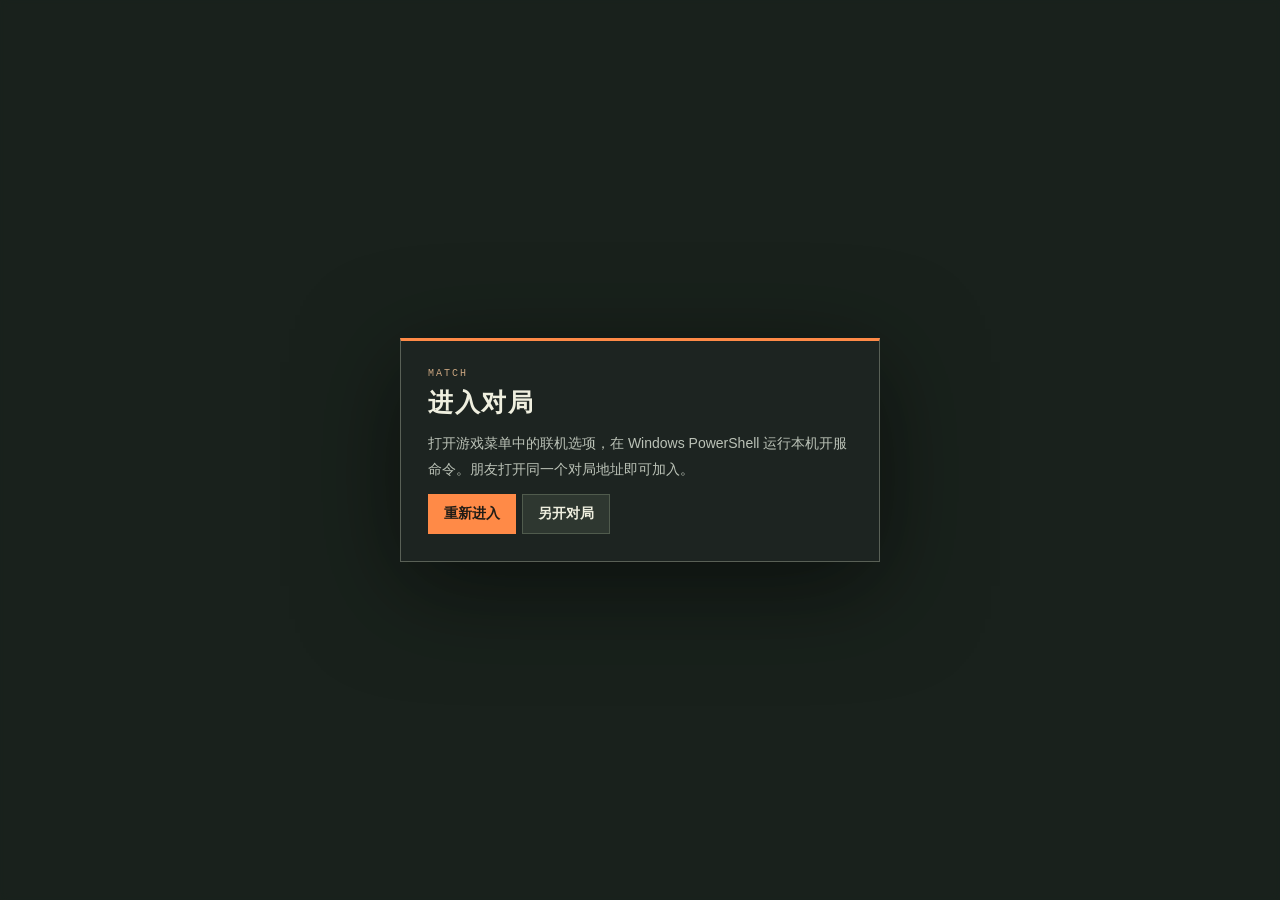
==== commit 48f1baef: "Open directly in the arena and join friends by link" ====
--- a/index.html
+++ b/index.html
@@ -1,49 +1,16 @@
-<!DOCTYPE html>
-<html lang="zh-CN"><head><meta charset="utf-8"><meta name="viewport" content="width=device-width, initial-scale=1, viewport-fit=cover"><meta name="theme-color" content="#151817">
-<title>灰港战线 · GREYPORT ARENA</title>
+<!DOCTYPE html>
+<html lang="zh-CN"><head><meta charset="utf-8"><meta name="viewport" content="width=device-width, initial-scale=1, viewport-fit=cover"><meta name="theme-color" content="#151817">
+<title>灰港战线 · GREYPORT ARENA</title>
 <style>@font-face{font-family:Barlow Condensed;src:url([data-uri]